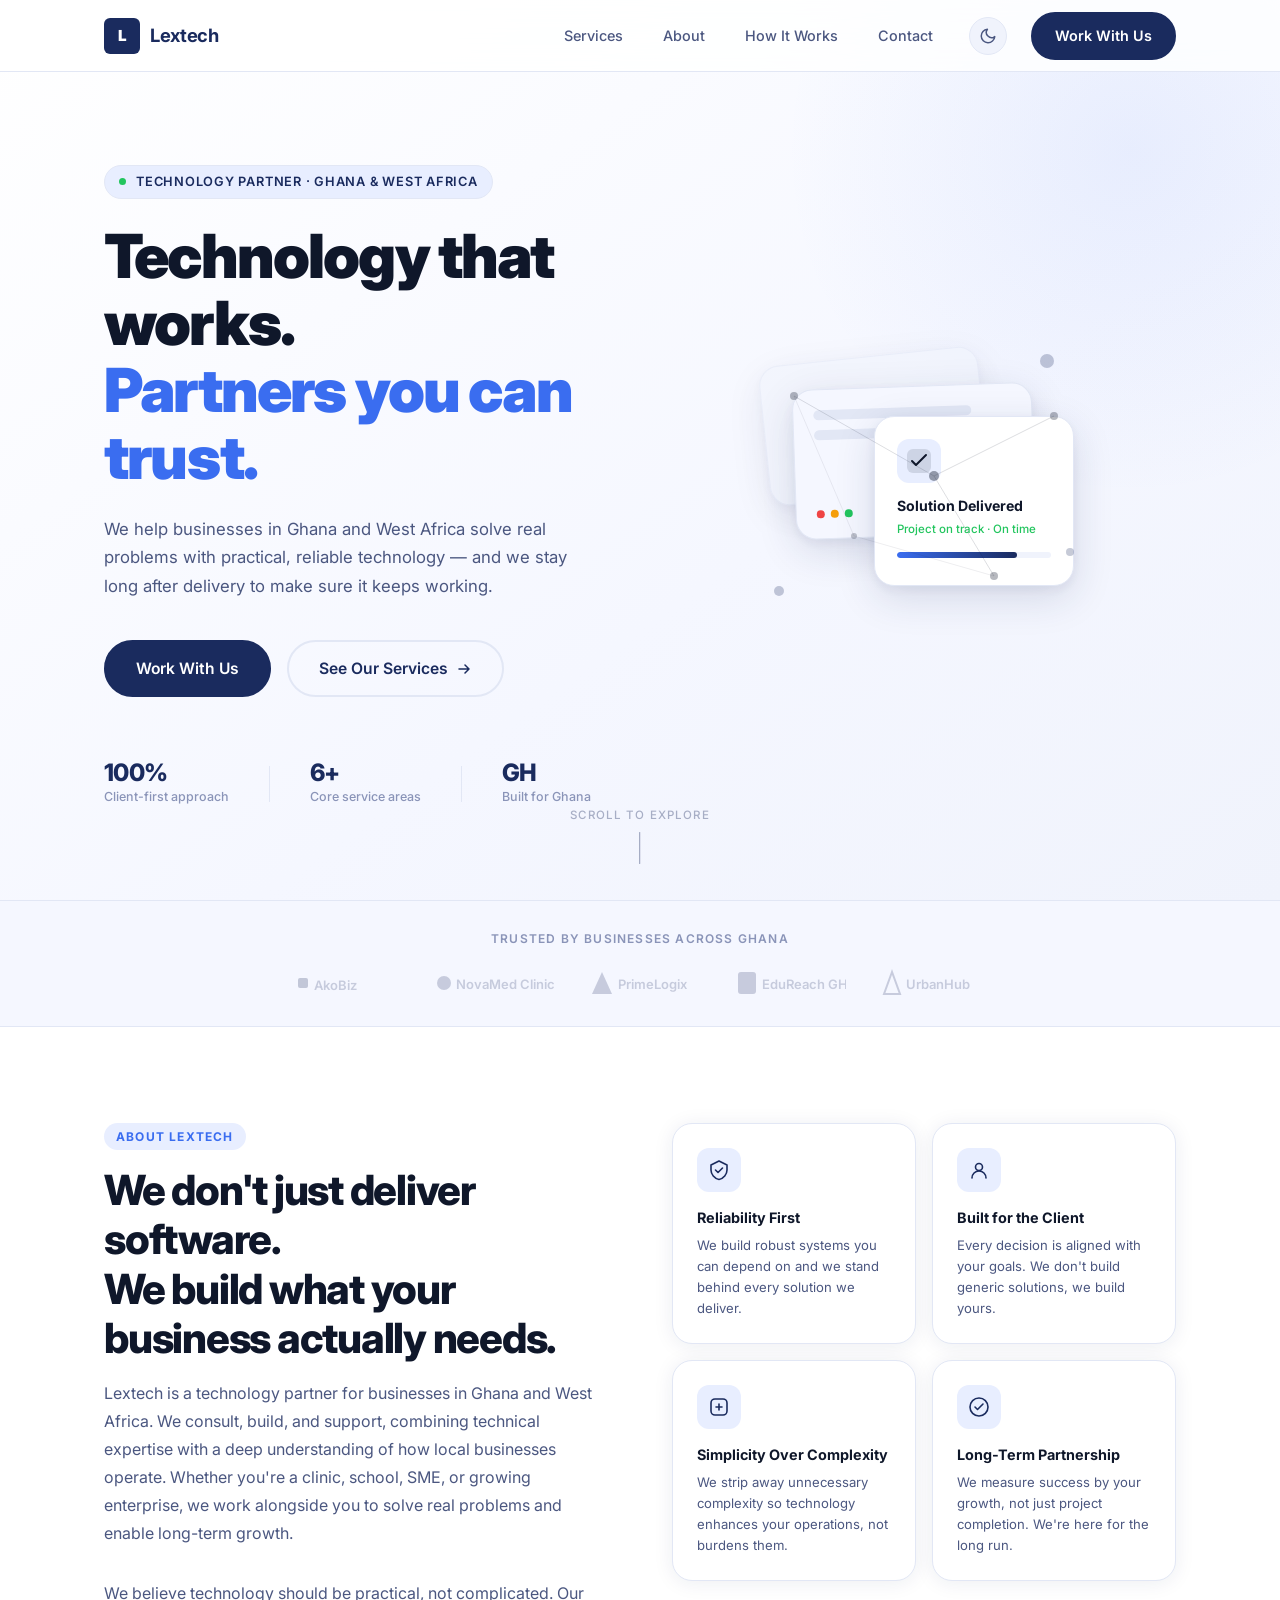
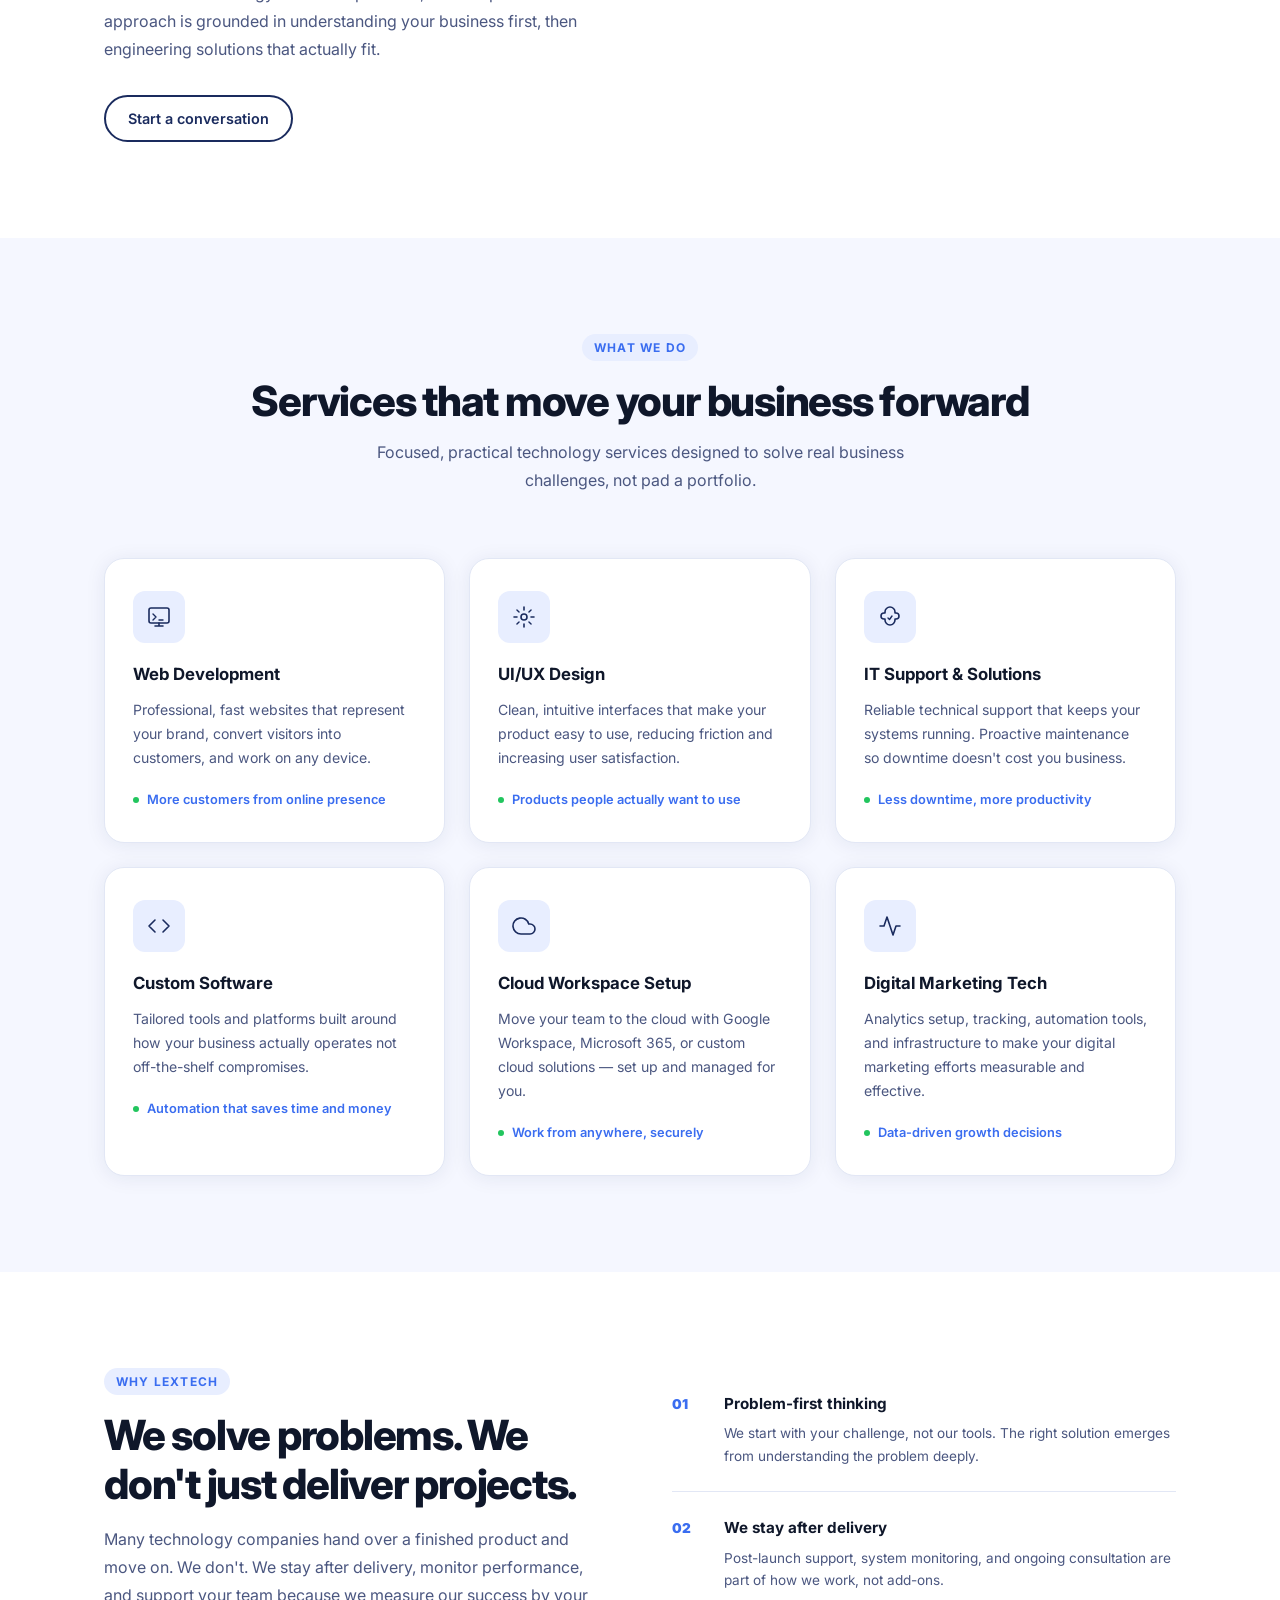
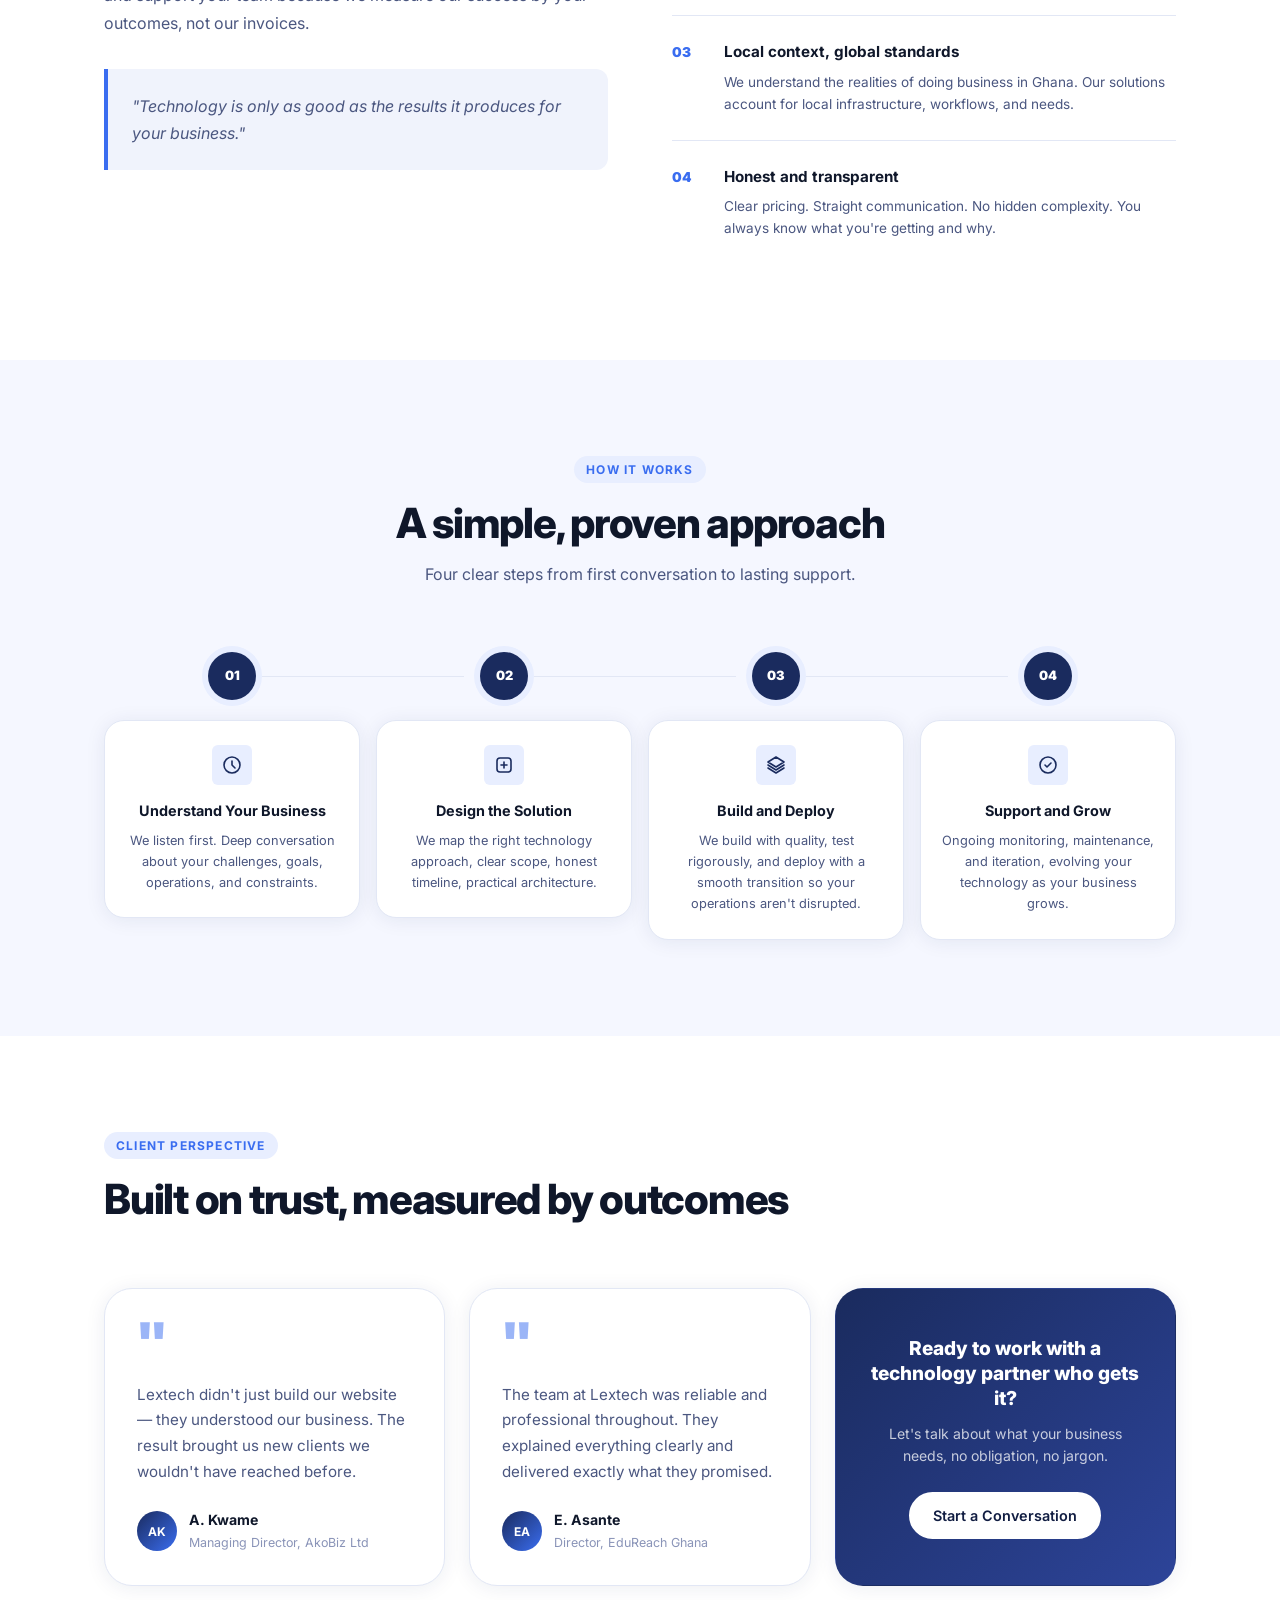
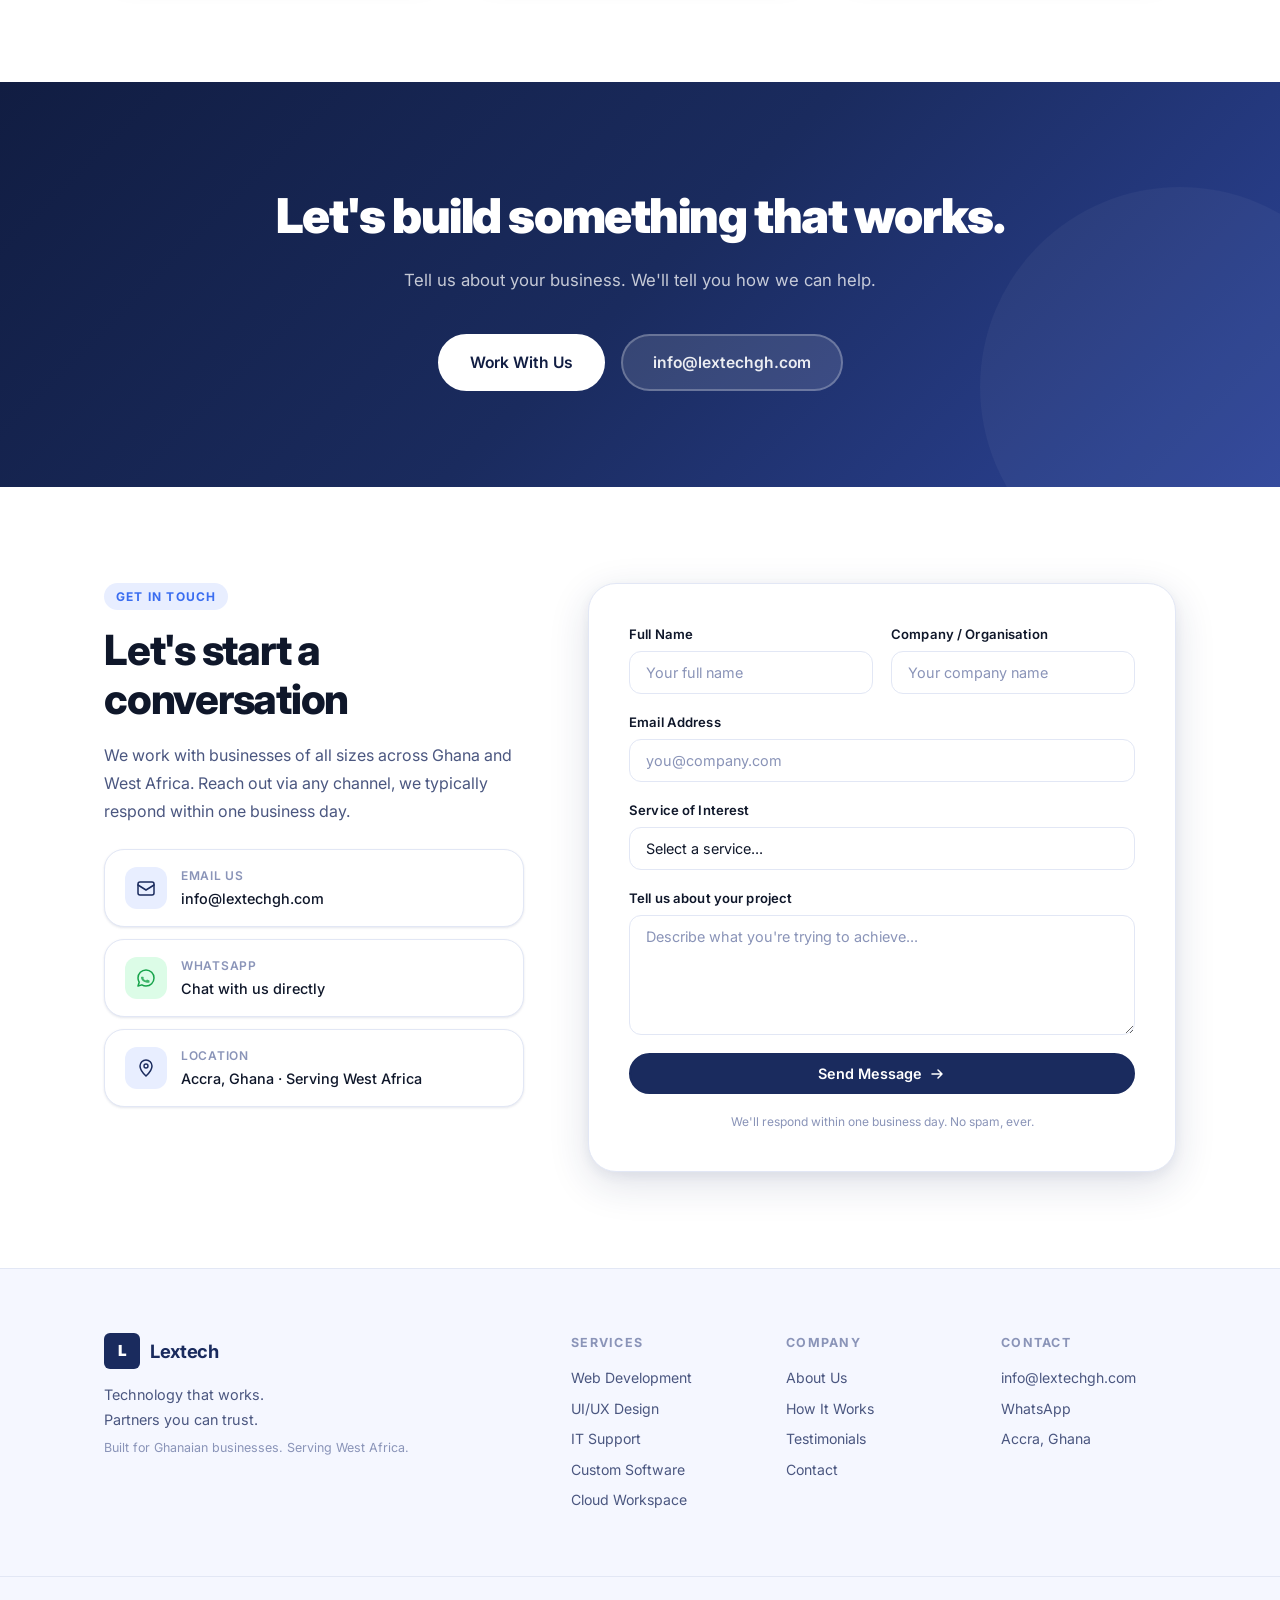
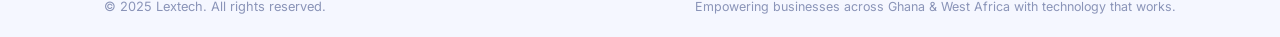
==== index.html @ cf92a3f5 "Initial commit: Lextech corporate website" ====
<!DOCTYPE html>
<html lang="en">

<head>
  <meta charset="UTF-8" />
  <meta name="viewport" content="width=device-width, initial-scale=1.0" />
  <meta name="description"
    content="Lextech is a B2B technology partner helping businesses in Ghana and West Africa solve real problems with practical, reliable technology solutions." />
  <meta name="keywords"
    content="technology company Ghana, IT support Ghana, web development Ghana, software development West Africa, cloud workspace Ghana" />
  <meta property="og:title" content="Lextech — Technology that works. Partners you can trust." />
  <meta property="og:description"
    content="Lextech helps businesses in Ghana and West Africa grow through practical technology solutions and long-term partnerships." />
  <meta property="og:type" content="website" />
  <title>Lextech. Technology that works. Partners you can trust.</title>
  <link rel="preconnect" href="https://fonts.googleapis.com" />
  <link rel="preconnect" href="https://fonts.gstatic.com" crossorigin />
  <link href="https://fonts.googleapis.com/css2?family=Inter:wght@300;400;500;600;700;800;900&display=swap"
    rel="stylesheet" />
  <link rel="stylesheet" href="style.css" />
</head>

<body>

  <!-- ============================================================
       NAVIGATION
  ============================================================ -->
  <header class="navbar" id="navbar">
    <div class="container nav-inner">
      <a href="#" class="logo" id="logo-link" aria-label="Lextech Home">
        <span class="logo-mark">L</span>
        <span class="logo-text">Lextech</span>
      </a>
      <nav class="nav-links" id="nav-links" aria-label="Primary navigation">
        <a href="#services" class="nav-link">Services</a>
        <a href="#about" class="nav-link">About</a>
        <a href="#process" class="nav-link">How It Works</a>
        <a href="#contact" class="nav-link">Contact</a>
      </nav>
      <button class="theme-toggle" id="theme-toggle-btn" aria-label="Switch to dark mode">
        <svg class="icon-sun" viewBox="0 0 24 24" fill="none" stroke="currentColor" stroke-width="2" stroke-linecap="round" stroke-linejoin="round"><circle cx="12" cy="12" r="5"/><line x1="12" y1="1" x2="12" y2="3"/><line x1="12" y1="21" x2="12" y2="23"/><line x1="4.22" y1="4.22" x2="5.64" y2="5.64"/><line x1="18.36" y1="18.36" x2="19.78" y2="19.78"/><line x1="1" y1="12" x2="3" y2="12"/><line x1="21" y1="12" x2="23" y2="12"/><line x1="4.22" y1="19.77" x2="5.64" y2="18.35"/><line x1="18.36" y1="5.64" x2="19.78" y2="4.22"/></svg>
        <svg class="icon-moon" viewBox="0 0 24 24" fill="none" stroke="currentColor" stroke-width="2" stroke-linecap="round" stroke-linejoin="round"><path d="M21 12.79A9 9 0 1 1 11.21 3 7 7 0 0 0 21 12.79z"/></svg>
      </button>
      <a href="#contact" class="btn btn-primary nav-cta" id="nav-cta-btn">Work With Us</a>
      <button class="hamburger" id="hamburger-btn" aria-label="Toggle menu" aria-expanded="false">
        <span></span><span></span><span></span>
      </button>
    </div>
    <!-- Mobile drawer -->
    <div class="mobile-menu" id="mobile-menu" aria-hidden="true">
      <a href="#services" class="mobile-link">Services</a>
      <a href="#about" class="mobile-link">About</a>
      <a href="#process" class="mobile-link">How It Works</a>
      <a href="#contact" class="mobile-link">Contact</a>
      <a href="#contact" class="btn btn-primary mobile-cta">Work With Us</a>
    </div>
  </header>

  <main>

    <!-- ============================================================
         HERO
    ============================================================ -->
    <section class="hero" id="hero">
      <div class="container hero-inner">
        <div class="hero-content" data-animate="fade-up">
          <div class="hero-badge">
            <span class="badge-dot"></span>
            Technology Partner · Ghana &amp; West Africa
          </div>
          <h1 class="hero-headline">
            Technology that works.<br />
            <span class="headline-accent">Partners you can trust.</span>
          </h1>
          <p class="hero-sub">
            We help businesses in Ghana and West Africa solve real problems with practical, reliable technology — and we
            stay long after delivery to make sure it keeps working.
          </p>
          <div class="hero-actions">
            <a href="#contact" class="btn btn-primary btn-lg" id="hero-cta-btn">Work With Us</a>
            <a href="#services" class="btn btn-ghost btn-lg" id="hero-learn-btn">
              See Our Services
              <svg width="16" height="16" viewBox="0 0 16 16" fill="none" aria-hidden="true">
                <path d="M3 8h10M9 4l4 4-4 4" stroke="currentColor" stroke-width="1.5" stroke-linecap="round"
                  stroke-linejoin="round" />
              </svg>
            </a>
          </div>
          <div class="hero-stats">
            <div class="stat-item">
              <span class="stat-number">100%</span>
              <span class="stat-label">Client-first approach</span>
            </div>
            <div class="stat-divider"></div>
            <div class="stat-item">
              <span class="stat-number">6+</span>
              <span class="stat-label">Core service areas</span>
            </div>
            <div class="stat-divider"></div>
            <div class="stat-item">
              <span class="stat-number">GH</span>
              <span class="stat-label">Built for Ghana</span>
            </div>
          </div>
        </div>
        <div class="hero-visual" data-animate="fade-in" aria-hidden="true">
          <div class="hero-card-stack">
            <div class="visual-card card-back"></div>
            <div class="visual-card card-mid">
              <div class="card-line"></div>
              <div class="card-line card-line--short"></div>
              <div class="card-dots">
                <span></span><span></span><span></span>
              </div>
            </div>
            <div class="visual-card card-front">
              <div class="card-icon-wrap">
                <svg width="28" height="28" viewBox="0 0 28 28" fill="none" aria-hidden="true">
                  <rect x="2" y="2" width="24" height="24" rx="6" fill="currentColor" opacity=".12" />
                  <path d="M7 14l4 4 10-10" stroke="currentColor" stroke-width="2" stroke-linecap="round"
                    stroke-linejoin="round" />
                </svg>
              </div>
              <p class="card-label">Solution Delivered</p>
              <p class="card-sub-label">Project on track · On time</p>
              <div class="card-progress">
                <div class="card-progress-bar"></div>
              </div>
            </div>
            <!-- Floating nodes -->
            <div class="float-node node-1"></div>
            <div class="float-node node-2"></div>
            <div class="float-node node-3"></div>
            <svg class="hero-net" viewBox="0 0 340 300" fill="none" xmlns="http://www.w3.org/2000/svg"
              aria-hidden="true">
              <line x1="40" y1="60" x2="180" y2="140" stroke="currentColor" stroke-width="0.8" opacity=".18" />
              <line x1="180" y1="140" x2="300" y2="80" stroke="currentColor" stroke-width="0.8" opacity=".18" />
              <line x1="180" y1="140" x2="240" y2="240" stroke="currentColor" stroke-width="0.8" opacity=".18" />
              <line x1="40" y1="60" x2="100" y2="200" stroke="currentColor" stroke-width="0.6" opacity=".12" />
              <line x1="100" y1="200" x2="240" y2="240" stroke="currentColor" stroke-width="0.6" opacity=".12" />
              <circle cx="40" cy="60" r="4" fill="currentColor" opacity=".3" />
              <circle cx="180" cy="140" r="5" fill="currentColor" opacity=".4" />
              <circle cx="300" cy="80" r="4" fill="currentColor" opacity=".3" />
              <circle cx="240" cy="240" r="4" fill="currentColor" opacity=".3" />
              <circle cx="100" cy="200" r="3" fill="currentColor" opacity=".25" />
            </svg>
          </div>
        </div>
      </div>
      <div class="hero-scroll-hint" aria-hidden="true">
        <span>Scroll to explore</span>
        <div class="scroll-line"></div>
      </div>
    </section>

    <!-- ============================================================
         TRUSTED BY BAND (placeholder logos)
    ============================================================ -->
    <section class="trust-band" aria-label="Trusted by businesses across Ghana">
      <div class="container">
        <p class="trust-band-label">Trusted by businesses across Ghana</p>
        <div class="trust-logos">
          <div class="trust-logo-item">
            <svg viewBox="0 0 100 30" fill="none" aria-hidden="true">
              <rect x="0" y="10" width="10" height="10" rx="2" fill="currentColor" opacity=".5" /><text x="16" y="22"
                font-family="Inter,sans-serif" font-size="13" font-weight="600" fill="currentColor"
                opacity=".45">AkoBiz</text>
            </svg>
          </div>
          <div class="trust-logo-item">
            <svg viewBox="0 0 120 30" fill="none" aria-hidden="true">
              <circle cx="10" cy="15" r="7" fill="currentColor" opacity=".45" /><text x="22" y="21"
                font-family="Inter,sans-serif" font-size="13" font-weight="600" fill="currentColor"
                opacity=".45">NovaMed Clinic</text>
            </svg>
          </div>
          <div class="trust-logo-item">
            <svg viewBox="0 0 110 30" fill="none" aria-hidden="true">
              <polygon points="12,4 22,26 2,26" fill="currentColor" opacity=".45" /><text x="28" y="21"
                font-family="Inter,sans-serif" font-size="13" font-weight="600" fill="currentColor"
                opacity=".45">PrimeLogix</text>
            </svg>
          </div>
          <div class="trust-logo-item">
            <svg viewBox="0 0 110 30" fill="none" aria-hidden="true">
              <rect x="2" y="4" width="18" height="22" rx="3" fill="currentColor" opacity=".45" /><text x="26" y="21"
                font-family="Inter,sans-serif" font-size="13" font-weight="600" fill="currentColor"
                opacity=".45">EduReach GH</text>
            </svg>
          </div>
          <div class="trust-logo-item">
            <svg viewBox="0 0 100 30" fill="none" aria-hidden="true">
              <path d="M10 4 L2 26 L18 26 Z" fill="none" stroke="currentColor" opacity=".45" stroke-width="2" /><text
                x="24" y="21" font-family="Inter,sans-serif" font-size="13" font-weight="600" fill="currentColor"
                opacity=".45">UrbanHub</text>
            </svg>
          </div>
        </div>
      </div>
    </section>

    <!-- ============================================================
         ABOUT / POSITIONING
    ============================================================ -->
    <section class="about" id="about" aria-labelledby="about-heading">
      <div class="container about-inner">
        <div class="about-text" data-animate="fade-up">
          <div class="section-label">About Lextech</div>
          <h2 class="section-heading" id="about-heading">
            We don't just deliver software.<br />We build what your business actually needs.
          </h2>
          <p class="section-body">
            Lextech is a technology partner for businesses in Ghana and West Africa. We consult, build, and support,
            combining technical expertise with a deep understanding of how local businesses operate. Whether you're a
            clinic, school, SME, or growing enterprise, we work alongside you to solve real problems and enable
            long-term growth.
          </p>
          <p class="section-body">
            We believe technology should be practical, not complicated. Our approach is grounded in understanding your
            business first, then engineering solutions that actually fit.
          </p>
          <a href="#contact" class="btn btn-outline" id="about-cta-btn">Start a conversation</a>
        </div>
        <div class="about-pillars" data-animate="fade-in">
          <div class="pillar-card" id="pillar-reliability">
            <div class="pillar-icon">
              <svg width="22" height="22" viewBox="0 0 22 22" fill="none" aria-hidden="true">
                <path d="M11 2L3 6v5c0 4.418 3.358 8.548 8 9.5 4.642-.952 8-5.082 8-9.5V6L11 2z" stroke="currentColor"
                  stroke-width="1.6" stroke-linejoin="round" />
                <path d="M7.5 11l2.5 2.5 4.5-4.5" stroke="currentColor" stroke-width="1.6" stroke-linecap="round"
                  stroke-linejoin="round" />
              </svg>
            </div>
            <h3 class="pillar-title">Reliability First</h3>
            <p class="pillar-body">We build robust systems you can depend on and we stand behind every solution we
              deliver.</p>
          </div>
          <div class="pillar-card" id="pillar-client">
            <div class="pillar-icon">
              <svg width="22" height="22" viewBox="0 0 22 22" fill="none" aria-hidden="true">
                <circle cx="11" cy="8" r="3.5" stroke="currentColor" stroke-width="1.6" />
                <path d="M4 19c0-3.866 3.134-7 7-7h0c3.866 0 7 3.134 7 7" stroke="currentColor" stroke-width="1.6"
                  stroke-linecap="round" />
              </svg>
            </div>
            <h3 class="pillar-title">Built for the Client</h3>
            <p class="pillar-body">Every decision is aligned with your goals. We don't build generic solutions, we
              build yours.</p>
          </div>
          <div class="pillar-card" id="pillar-simplicity">
            <div class="pillar-icon">
              <svg width="22" height="22" viewBox="0 0 22 22" fill="none" aria-hidden="true">
                <rect x="3" y="3" width="16" height="16" rx="4" stroke="currentColor" stroke-width="1.6" />
                <path d="M8 11h6M11 8v6" stroke="currentColor" stroke-width="1.6" stroke-linecap="round" />
              </svg>
            </div>
            <h3 class="pillar-title">Simplicity Over Complexity</h3>
            <p class="pillar-body">We strip away unnecessary complexity so technology enhances your operations, not
              burdens them.</p>
          </div>
          <div class="pillar-card" id="pillar-partnership">
            <div class="pillar-icon">
              <svg width="22" height="22" viewBox="0 0 22 22" fill="none" aria-hidden="true">
                <path d="M7 11l2.5 2.5L15 8" stroke="currentColor" stroke-width="1.6" stroke-linecap="round"
                  stroke-linejoin="round" />
                <path d="M11 2a9 9 0 100 18A9 9 0 0011 2z" stroke="currentColor" stroke-width="1.6" />
              </svg>
            </div>
            <h3 class="pillar-title">Long-Term Partnership</h3>
            <p class="pillar-body">We measure success by your growth, not just project completion. We're here for the
              long run.</p>
          </div>
        </div>
      </div>
    </section>

    <!-- ============================================================
         SERVICES
    ============================================================ -->
    <section class="services" id="services" aria-labelledby="services-heading">
      <div class="container">
        <div class="section-intro" data-animate="fade-up">
          <div class="section-label">What We Do</div>
          <h2 class="section-heading" id="services-heading">Services that move your business forward</h2>
          <p class="section-body section-body--centered">
            Focused, practical technology services designed to solve real business challenges, not pad a portfolio.
          </p>
        </div>
        <div class="services-grid">
          <!-- Web Development -->
          <article class="service-card" id="service-web" data-animate="fade-up">
            <div class="service-icon" aria-hidden="true">
              <svg width="24" height="24" viewBox="0 0 24 24" fill="none">
                <rect x="2" y="3" width="20" height="15" rx="2" stroke="currentColor" stroke-width="1.6" />
                <path d="M8 21h8M12 18v3" stroke="currentColor" stroke-width="1.6" stroke-linecap="round" />
                <path d="M6 9l3 3-3 3M12 15h4" stroke="currentColor" stroke-width="1.4" stroke-linecap="round"
                  stroke-linejoin="round" />
              </svg>
            </div>
            <h3 class="service-title">Web Development</h3>
            <p class="service-body">Professional, fast websites that represent your brand, convert visitors into
              customers, and work on any device.</p>
            <div class="service-outcome">
              <span class="outcome-dot"></span>
              More customers from online presence
            </div>
          </article>
          <!-- UI/UX Design -->
          <article class="service-card" id="service-design" data-animate="fade-up">
            <div class="service-icon" aria-hidden="true">
              <svg width="24" height="24" viewBox="0 0 24 24" fill="none">
                <circle cx="12" cy="12" r="3" stroke="currentColor" stroke-width="1.6" />
                <path d="M12 2v3M12 19v3M2 12h3M19 12h3" stroke="currentColor" stroke-width="1.6"
                  stroke-linecap="round" />
                <path d="M4.93 4.93l2.12 2.12M16.95 16.95l2.12 2.12M4.93 19.07l2.12-2.12M16.95 7.05l2.12-2.12"
                  stroke="currentColor" stroke-width="1.4" stroke-linecap="round" />
              </svg>
            </div>
            <h3 class="service-title">UI/UX Design</h3>
            <p class="service-body">Clean, intuitive interfaces that make your product easy to use, reducing friction
              and increasing user satisfaction.</p>
            <div class="service-outcome">
              <span class="outcome-dot"></span>
              Products people actually want to use
            </div>
          </article>
          <!-- IT Support -->
          <article class="service-card" id="service-it" data-animate="fade-up">
            <div class="service-icon" aria-hidden="true">
              <svg width="24" height="24" viewBox="0 0 24 24" fill="none">
                <path d="M12 2a5 5 0 015 5v1h1a3 3 0 010 6h-1v1a5 5 0 01-10 0v-1H6a3 3 0 010-6h1V7a5 5 0 015-5z"
                  stroke="currentColor" stroke-width="1.6" stroke-linejoin="round" />
                <path d="M10 13l1.5 1.5L14 11" stroke="currentColor" stroke-width="1.4" stroke-linecap="round"
                  stroke-linejoin="round" />
              </svg>
            </div>
            <h3 class="service-title">IT Support &amp; Solutions</h3>
            <p class="service-body">Reliable technical support that keeps your systems running. Proactive maintenance so
              downtime doesn't cost you business.</p>
            <div class="service-outcome">
              <span class="outcome-dot"></span>
              Less downtime, more productivity
            </div>
          </article>
          <!-- Custom Software -->
          <article class="service-card" id="service-software" data-animate="fade-up">
            <div class="service-icon" aria-hidden="true">
              <svg width="24" height="24" viewBox="0 0 24 24" fill="none">
                <path d="M16 18l6-6-6-6M8 6l-6 6 6 6" stroke="currentColor" stroke-width="1.6" stroke-linecap="round"
                  stroke-linejoin="round" />
              </svg>
            </div>
            <h3 class="service-title">Custom Software</h3>
            <p class="service-body">Tailored tools and platforms built around how your business actually operates not
              off-the-shelf compromises.</p>
            <div class="service-outcome">
              <span class="outcome-dot"></span>
              Automation that saves time and money
            </div>
          </article>
          <!-- Cloud Workspace -->
          <article class="service-card" id="service-cloud" data-animate="fade-up">
            <div class="service-icon" aria-hidden="true">
              <svg width="24" height="24" viewBox="0 0 24 24" fill="none">
                <path d="M18 10h-1.26A8 8 0 109 20h9a5 5 0 000-10z" stroke="currentColor" stroke-width="1.6"
                  stroke-linejoin="round" />
              </svg>
            </div>
            <h3 class="service-title">Cloud Workspace Setup</h3>
            <p class="service-body">Move your team to the cloud with Google Workspace, Microsoft 365, or custom cloud
              solutions — set up and managed for you.</p>
            <div class="service-outcome">
              <span class="outcome-dot"></span>
              Work from anywhere, securely
            </div>
          </article>
          <!-- Digital Marketing Tech -->
          <article class="service-card" id="service-marketing" data-animate="fade-up">
            <div class="service-icon" aria-hidden="true">
              <svg width="24" height="24" viewBox="0 0 24 24" fill="none">
                <path d="M22 12h-4l-3 9L9 3l-3 9H2" stroke="currentColor" stroke-width="1.6" stroke-linecap="round"
                  stroke-linejoin="round" />
              </svg>
            </div>
            <h3 class="service-title">Digital Marketing Tech</h3>
            <p class="service-body">Analytics setup, tracking, automation tools, and infrastructure to make your digital
              marketing efforts measurable and effective.</p>
            <div class="service-outcome">
              <span class="outcome-dot"></span>
              Data-driven growth decisions
            </div>
          </article>
        </div>
      </div>
    </section>

    <!-- ============================================================
         WHY LEXTECH
    ============================================================ -->
    <section class="why" id="why" aria-labelledby="why-heading">
      <div class="container why-inner">
        <div class="why-text" data-animate="fade-up">
          <div class="section-label">Why Lextech</div>
          <h2 class="section-heading" id="why-heading">We solve problems. We don't just deliver projects.</h2>
          <p class="section-body">
            Many technology companies hand over a finished product and move on. We don't. We stay after delivery,
            monitor performance, and support your team because we measure our success by your outcomes, not our
            invoices.
          </p>
          <div class="why-quote">
            <blockquote>
              "Technology is only as good as the results it produces for your business."
            </blockquote>
          </div>
        </div>
        <div class="why-features" data-animate="fade-in">
          <div class="why-feature" id="why-problems">
            <div class="why-num">01</div>
            <div class="why-feature-content">
              <h3>Problem-first thinking</h3>
              <p>We start with your challenge, not our tools. The right solution emerges from understanding the problem
                deeply.</p>
            </div>
          </div>
          <div class="why-feature" id="why-delivery">
            <div class="why-num">02</div>
            <div class="why-feature-content">
              <h3>We stay after delivery</h3>
              <p>Post-launch support, system monitoring, and ongoing consultation are part of how we work, not add-ons.
              </p>
            </div>
          </div>
          <div class="why-feature" id="why-local">
            <div class="why-num">03</div>
            <div class="why-feature-content">
              <h3>Local context, global standards</h3>
              <p>We understand the realities of doing business in Ghana. Our solutions account for local infrastructure,
                workflows, and needs.</p>
            </div>
          </div>
          <div class="why-feature" id="why-honest">
            <div class="why-num">04</div>
            <div class="why-feature-content">
              <h3>Honest and transparent</h3>
              <p>Clear pricing. Straight communication. No hidden complexity. You always know what you're getting and
                why.</p>
            </div>
          </div>
        </div>
      </div>
    </section>

    <!-- ============================================================
         PROCESS
    ============================================================ -->
    <section class="process" id="process" aria-labelledby="process-heading">
      <div class="container">
        <div class="section-intro" data-animate="fade-up">
          <div class="section-label">How It Works</div>
          <h2 class="section-heading" id="process-heading">A simple, proven approach</h2>
          <p class="section-body section-body--centered">
            Four clear steps from first conversation to lasting support.
          </p>
        </div>
        <div class="process-steps">
          <div class="process-step" id="step-understand" data-animate="fade-up">
            <div class="step-number">01</div>
            <div class="step-connector" aria-hidden="true"></div>
            <div class="step-content">
              <div class="step-icon" aria-hidden="true">
                <svg width="20" height="20" viewBox="0 0 20 20" fill="none">
                  <circle cx="10" cy="10" r="8" stroke="currentColor" stroke-width="1.6" />
                  <path d="M10 6v4l3 3" stroke="currentColor" stroke-width="1.6" stroke-linecap="round"
                    stroke-linejoin="round" />
                </svg>
              </div>
              <h3 class="step-title">Understand Your Business</h3>
              <p class="step-body">We listen first. Deep conversation about your challenges, goals, operations, and
                constraints.</p>
            </div>
          </div>
          <div class="process-step" id="step-design" data-animate="fade-up">
            <div class="step-number">02</div>
            <div class="step-connector" aria-hidden="true"></div>
            <div class="step-content">
              <div class="step-icon" aria-hidden="true">
                <svg width="20" height="20" viewBox="0 0 20 20" fill="none">
                  <rect x="3" y="3" width="14" height="14" rx="3" stroke="currentColor" stroke-width="1.6" />
                  <path d="M7 10h6M10 7v6" stroke="currentColor" stroke-width="1.6" stroke-linecap="round" />
                </svg>
              </div>
              <h3 class="step-title">Design the Solution</h3>
              <p class="step-body">We map the right technology approach, clear scope, honest timeline, practical
                architecture.</p>
            </div>
          </div>
          <div class="process-step" id="step-build" data-animate="fade-up">
            <div class="step-number">03</div>
            <div class="step-connector" aria-hidden="true"></div>
            <div class="step-content">
              <div class="step-icon" aria-hidden="true">
                <svg width="20" height="20" viewBox="0 0 20 20" fill="none">
                  <path d="M10 2L2 7l8 5 8-5-8-5zM2 13l8 5 8-5M2 10l8 5 8-5" stroke="currentColor" stroke-width="1.6"
                    stroke-linecap="round" stroke-linejoin="round" />
                </svg>
              </div>
              <h3 class="step-title">Build and Deploy</h3>
              <p class="step-body">We build with quality, test rigorously, and deploy with a smooth transition so your
                operations aren't disrupted.</p>
            </div>
          </div>
          <div class="process-step" id="step-support" data-animate="fade-up">
            <div class="step-number">04</div>
            <div class="step-content">
              <div class="step-icon" aria-hidden="true">
                <svg width="20" height="20" viewBox="0 0 20 20" fill="none">
                  <path d="M10 2a8 8 0 100 16A8 8 0 0010 2z" stroke="currentColor" stroke-width="1.6" />
                  <path d="M7 10l2 2 4-4" stroke="currentColor" stroke-width="1.6" stroke-linecap="round"
                    stroke-linejoin="round" />
                </svg>
              </div>
              <h3 class="step-title">Support and Grow</h3>
              <p class="step-body">Ongoing monitoring, maintenance, and iteration, evolving your technology as your
                business grows.</p>
            </div>
          </div>
        </div>
      </div>
    </section>

    <!-- ============================================================
         TRUST / TESTIMONIALS
    ============================================================ -->
    <section class="trust" id="trust" aria-labelledby="trust-heading">
      <div class="container trust-inner">
        <div class="trust-header" data-animate="fade-up">
          <div class="section-label">Client Perspective</div>
          <h2 class="section-heading" id="trust-heading">Built on trust, measured by outcomes</h2>
        </div>
        <div class="testimonials-grid">
          <div class="testimonial-card" id="testimonial-1" data-animate="fade-up">
            <div class="testimonial-quote">"</div>
            <p class="testimonial-text">Lextech didn't just build our website — they understood our business. The result
              brought us new clients we wouldn't have reached before.</p>
            <div class="testimonial-author">
              <div class="author-avatar" aria-hidden="true">AK</div>
              <div class="author-info">
                <span class="author-name">A. Kwame</span>
                <span class="author-role">Managing Director, AkoBiz Ltd</span>
              </div>
            </div>
          </div>
          <div class="testimonial-card" id="testimonial-2" data-animate="fade-up">
            <div class="testimonial-quote">"</div>
            <p class="testimonial-text">The team at Lextech was reliable and professional throughout. They explained
              everything clearly and delivered exactly what they promised.</p>
            <div class="testimonial-author">
              <div class="author-avatar" aria-hidden="true">EA</div>
              <div class="author-info">
                <span class="author-name">E. Asante</span>
                <span class="author-role">Director, EduReach Ghana</span>
              </div>
            </div>
          </div>
          <div class="testimonial-card testimonial-card--highlight" id="testimonial-3" data-animate="fade-up">
            <div class="trust-cta-content">
              <h3>Ready to work with a technology partner who gets it?</h3>
              <p>Let's talk about what your business needs, no obligation, no jargon.</p>
              <a href="#contact" class="btn btn-white" id="trust-cta-btn">Start a Conversation</a>
            </div>
          </div>
        </div>
      </div>
    </section>

    <!-- ============================================================
         CALL TO ACTION
    ============================================================ -->
    <section class="cta-section" id="cta" aria-labelledby="cta-heading">
      <div class="container cta-inner">
        <div class="cta-text" data-animate="fade-up">
          <h2 class="cta-heading" id="cta-heading">Let's build something that works.</h2>
          <p class="cta-sub">Tell us about your business. We'll tell you how we can help.</p>
        </div>
        <div class="cta-actions" data-animate="fade-up">
          <a href="#contact" class="btn btn-white btn-lg" id="cta-main-btn">Work With Us</a>
          <a href="mailto:info@lextechgh.com" class="btn btn-ghost-light btn-lg"
            id="cta-email-btn">info@lextechgh.com</a>
        </div>
      </div>
    </section>

    <!-- ============================================================
         CONTACT
    ============================================================ -->
    <section class="contact" id="contact" aria-labelledby="contact-heading">
      <div class="container contact-inner">
        <div class="contact-info" data-animate="fade-up">
          <div class="section-label">Get In Touch</div>
          <h2 class="section-heading" id="contact-heading">Let's start a conversation</h2>
          <p class="section-body">We work with businesses of all sizes across Ghana and West Africa. Reach out via any
            channel, we typically respond within one business day.</p>
          <div class="contact-channels">
            <a href="mailto:info@lextechgh.com" class="contact-channel" id="contact-email">
              <div class="channel-icon" aria-hidden="true">
                <svg width="20" height="20" viewBox="0 0 20 20" fill="none">
                  <rect x="2" y="4" width="16" height="13" rx="2" stroke="currentColor" stroke-width="1.5" />
                  <path d="M2 7l8 5 8-5" stroke="currentColor" stroke-width="1.5" stroke-linecap="round" />
                </svg>
              </div>
              <div class="channel-text">
                <span class="channel-label">Email us</span>
                <span class="channel-value">info@lextechgh.com</span>
              </div>
            </a>
            <a href="https://wa.me/+233535548343" class="contact-channel" id="contact-whatsapp" target="_blank"
              rel="noopener noreferrer">
              <div class="channel-icon channel-icon--green" aria-hidden="true">
                <svg width="20" height="20" viewBox="0 0 20 20" fill="none">
                  <path
                    d="M10 2a8 8 0 018 8c0 4.418-3.582 8-8 8a7.96 7.96 0 01-4.124-1.14L2 18l1.196-3.757A7.963 7.963 0 012 10a8 8 0 018-8z"
                    stroke="currentColor" stroke-width="1.5" stroke-linejoin="round" />
                  <path
                    d="M7 9.5c.5 1.5 1.5 2.5 3 3l.75-.75a.5.5 0 01.6-.1c.5.25 1.05.45 1.65.5.3.02.5.3.5.6v1.5c0 .27-.22.5-.5.5C7.53 14.8 5 12.27 5 9.25a.5.5 0 01.5-.5h1.5c.3 0 .58.2.6.5l.1.75a.5.5 0 01-.1.5L7 9.5z"
                    fill="currentColor" opacity=".8" />
                </svg>
              </div>
              <div class="channel-text">
                <span class="channel-label">WhatsApp</span>
                <span class="channel-value">Chat with us directly</span>
              </div>
            </a>
            <div class="contact-channel contact-channel--static" id="contact-location">
              <div class="channel-icon" aria-hidden="true">
                <svg width="20" height="20" viewBox="0 0 20 20" fill="none">
                  <path d="M10 2a6 6 0 016 6c0 4.5-6 10-6 10S4 12.5 4 8a6 6 0 016-6z" stroke="currentColor"
                    stroke-width="1.5" />
                  <circle cx="10" cy="8" r="2" stroke="currentColor" stroke-width="1.4" />
                </svg>
              </div>
              <div class="channel-text">
                <span class="channel-label">Location</span>
                <span class="channel-value">Accra, Ghana · Serving West Africa</span>
              </div>
            </div>
          </div>
        </div>
        <div class="contact-form-wrap" data-animate="fade-in">
          <form class="contact-form" id="contact-form" novalidate>
            <div class="form-row">
              <div class="form-group">
                <label for="contact-name" class="form-label">Full Name</label>
                <input type="text" id="contact-name" name="name" class="form-input" placeholder="Your full name"
                  required autocomplete="name" />
              </div>
              <div class="form-group">
                <label for="contact-company" class="form-label">Company / Organisation</label>
                <input type="text" id="contact-company" name="company" class="form-input"
                  placeholder="Your company name" autocomplete="organization" />
              </div>
            </div>
            <div class="form-group">
              <label for="contact-email-input" class="form-label">Email Address</label>
              <input type="email" id="contact-email-input" name="email" class="form-input" placeholder="you@company.com"
                required autocomplete="email" />
            </div>
            <div class="form-group">
              <label for="contact-service" class="form-label">Service of Interest</label>
              <select id="contact-service" name="service" class="form-input form-select">
                <option value="" disabled selected>Select a service...</option>
                <option value="web">Web Development</option>
                <option value="design">UI/UX Design</option>
                <option value="it">IT Support &amp; Solutions</option>
                <option value="software">Custom Software</option>
                <option value="cloud">Cloud Workspace Setup</option>
                <option value="marketing">Digital Marketing Tech</option>
                <option value="other">Other / Not sure</option>
              </select>
            </div>
            <div class="form-group">
              <label for="contact-message" class="form-label">Tell us about your project</label>
              <textarea id="contact-message" name="message" class="form-input form-textarea"
                placeholder="Describe what you're trying to achieve..." required rows="5"></textarea>
            </div>
            <button type="submit" class="btn btn-primary btn-full" id="contact-submit-btn">
              <span class="btn-text">Send Message</span>
              <span class="btn-icon" aria-hidden="true">
                <svg width="16" height="16" viewBox="0 0 16 16" fill="none">
                  <path d="M2 8l10 0M8 4l4 4-4 4" stroke="currentColor" stroke-width="1.5" stroke-linecap="round"
                    stroke-linejoin="round" />
                </svg>
              </span>
            </button>
            <p class="form-note">We'll respond within one business day. No spam, ever.</p>
          </form>
        </div>
      </div>
    </section>

  </main>

  <!-- ============================================================
       FOOTER
  ============================================================ -->
  <footer class="footer" id="footer">
    <div class="container footer-inner">
      <div class="footer-brand">
        <a href="#" class="logo logo--light" aria-label="Lextech Home">
          <span class="logo-mark">L</span>
          <span class="logo-text">Lextech</span>
        </a>
        <p class="footer-tagline">Technology that works.<br />Partners you can trust.</p>
        <p class="footer-built">Built for Ghanaian businesses. Serving West Africa.</p>
      </div>
      <div class="footer-links">
        <div class="footer-col">
          <h4 class="footer-col-heading">Services</h4>
          <a href="#services" class="footer-link">Web Development</a>
          <a href="#services" class="footer-link">UI/UX Design</a>
          <a href="#services" class="footer-link">IT Support</a>
          <a href="#services" class="footer-link">Custom Software</a>
          <a href="#services" class="footer-link">Cloud Workspace</a>
        </div>
        <div class="footer-col">
          <h4 class="footer-col-heading">Company</h4>
          <a href="#about" class="footer-link">About Us</a>
          <a href="#process" class="footer-link">How It Works</a>
          <a href="#trust" class="footer-link">Testimonials</a>
          <a href="#contact" class="footer-link">Contact</a>
        </div>
        <div class="footer-col">
          <h4 class="footer-col-heading">Contact</h4>
          <a href="mailto:info@lextechgh.com" class="footer-link">info@lextechgh.com</a>
          <a href="https://wa.me/+233535548343" class="footer-link" target="_blank"
            rel="noopener noreferrer">WhatsApp</a>
          <span class="footer-link footer-link--static">Accra, Ghana</span>
        </div>
      </div>
    </div>
    <div class="footer-bottom">
      <div class="container footer-bottom-inner">
        <p class="footer-copy">&copy; 2025 Lextech. All rights reserved.</p>
        <p class="footer-sub">Empowering businesses across Ghana &amp; West Africa with technology that works.</p>
      </div>
    </div>
  </footer>

  <script src="main.js"></script>
</body>

</html>
---- style.css ----
/* ============================================================
   LEXTECH — COMPLETE STYLESHEET
   ============================================================ */

/* ── Custom Properties (Light Mode) ─────────────────────── */
:root {
  /* Brand */
  --clr-primary:        #1a2b5e;
  --clr-primary-dark:   #111d42;
  --clr-primary-light:  #2d4499;
  --clr-accent:         #3a6df0;
  --clr-accent-soft:    #e8eeff;

  /* Neutrals */
  --clr-bg:             #ffffff;
  --clr-bg-alt:         #f5f7ff;
  --clr-bg-card:        #ffffff;
  --clr-surface:        #f0f3fc;
  --clr-border:         #e2e7f5;

  /* Text */
  --clr-text:           #0f172a;
  --clr-text-muted:     #4b5780;
  --clr-text-faint:     #8a94b8;

  /* Status */
  --clr-green:          #22c55e;
  --clr-white:          #ffffff;

  /* Typography */
  --font:               'Inter', sans-serif;
  --fw-light:           300;
  --fw-regular:         400;
  --fw-medium:          500;
  --fw-semibold:        600;
  --fw-bold:            700;
  --fw-extrabold:       800;
  --fw-black:           900;

  /* Spacing */
  --gap-xs:    0.5rem;
  --gap-sm:    1rem;
  --gap-md:    1.5rem;
  --gap-lg:    2.5rem;
  --gap-xl:    4rem;
  --gap-2xl:   6rem;

  /* Radii */
  --r-sm:  6px;
  --r-md:  12px;
  --r-lg:  20px;
  --r-xl:  28px;
  --r-full: 9999px;

  /* Shadows */
  --shadow-sm:  0 1px 3px rgba(26,43,94,.08), 0 1px 2px rgba(26,43,94,.04);
  --shadow-md:  0 4px 16px rgba(26,43,94,.10), 0 2px 6px rgba(26,43,94,.06);
  --shadow-lg:  0 12px 40px rgba(26,43,94,.14), 0 4px 12px rgba(26,43,94,.06);
  --shadow-card: 0 2px 20px rgba(26,43,94,.08);

  /* Motion */
  --ease:        cubic-bezier(.4,0,.2,1);
  --ease-bounce: cubic-bezier(.34,1.56,.64,1);
  --dur-fast:    180ms;
  --dur-base:    280ms;
  --dur-slow:    420ms;

  /* Nav */
  --nav-h: 72px;
  --container: 1120px;
}

/* ── Dark Mode ───────────────────────────────────────────── */
[data-theme="dark"] {
  --clr-primary:        #4d78f5;
  --clr-primary-dark:   #3a6df0;
  --clr-primary-light:  #7095ff;
  --clr-accent:         #5b86f5;
  --clr-accent-soft:    #1a2550;

  --clr-bg:             #0b0f1e;
  --clr-bg-alt:         #101526;
  --clr-bg-card:        #141930;
  --clr-surface:        #1a2040;
  --clr-border:         #232d55;

  --clr-text:           #eef0f8;
  --clr-text-muted:     #8a94c8;
  --clr-text-faint:     #4d5880;

  --shadow-sm:  0 1px 3px rgba(0,0,0,.3);
  --shadow-md:  0 4px 16px rgba(0,0,0,.4);
  --shadow-lg:  0 12px 40px rgba(0,0,0,.5);
  --shadow-card: 0 2px 20px rgba(0,0,0,.35);
}

/* ── Reset & Base ────────────────────────────────────────── */
*, *::before, *::after { box-sizing: border-box; margin: 0; padding: 0; }

html {
  scroll-behavior: smooth;
  font-size: 16px;
  -webkit-text-size-adjust: 100%;
}

body {
  font-family: var(--font);
  font-weight: var(--fw-regular);
  color: var(--clr-text);
  background: var(--clr-bg);
  line-height: 1.6;
  overflow-x: hidden;
  transition: background var(--dur-slow) var(--ease),
              color     var(--dur-slow) var(--ease);
}

img, svg { display: block; max-width: 100%; }
a { color: inherit; text-decoration: none; }
button { cursor: pointer; font-family: var(--font); border: none; background: none; }
ul, ol { list-style: none; }

/* ── Layout Utilities ────────────────────────────────────── */
.container {
  width: 100%;
  max-width: var(--container);
  margin-inline: auto;
  padding-inline: 24px;
}

/* ── Animations ──────────────────────────────────────────── */
@keyframes fadeUp {
  from { opacity: 0; transform: translateY(32px); }
  to   { opacity: 1; transform: translateY(0); }
}
@keyframes fadeIn {
  from { opacity: 0; }
  to   { opacity: 1; }
}
@keyframes float {
  0%, 100% { transform: translateY(0px); }
  50%       { transform: translateY(-10px); }
}
@keyframes pulse-dot {
  0%, 100% { opacity: 1; transform: scale(1); }
  50%       { opacity: .6; transform: scale(1.3); }
}
@keyframes progress-fill {
  from { width: 0%; }
  to   { width: 78%; }
}
@keyframes scroll-line {
  0%   { transform: scaleY(0); transform-origin: top; }
  50%  { transform: scaleY(1); transform-origin: top; }
  51%  { transform: scaleY(1); transform-origin: bottom; }
  100% { transform: scaleY(0); transform-origin: bottom; }
}
@keyframes spin {
  to { transform: rotate(360deg); }
}
@keyframes ripple {
  to { transform: scale(2.5); opacity: 0; }
}

/* animate-on-scroll helper */
[data-animate] {
  opacity: 0;
  transform: translateY(28px);
  transition: opacity var(--dur-slow) var(--ease),
              transform var(--dur-slow) var(--ease);
}
[data-animate="fade-in"] { transform: none; }
[data-animate].in-view {
  opacity: 1;
  transform: none;
}

/* ============================================================
   NAVIGATION
   ============================================================ */
.navbar {
  position: fixed;
  inset-block-start: 0;
  inset-inline: 0;
  z-index: 100;
  height: var(--nav-h);
  background: rgba(255,255,255,.82);
  backdrop-filter: blur(18px) saturate(180%);
  -webkit-backdrop-filter: blur(18px) saturate(180%);
  border-bottom: 1px solid var(--clr-border);
  transition: background var(--dur-slow) var(--ease),
              border-color var(--dur-slow) var(--ease),
              box-shadow var(--dur-base) var(--ease);
}

[data-theme="dark"] .navbar {
  background: rgba(11,15,30,.85);
}

.navbar.scrolled {
  box-shadow: var(--shadow-md);
}

.nav-inner {
  display: flex;
  align-items: center;
  height: var(--nav-h);
  gap: var(--gap-md);
}

/* Logo */
.logo {
  display: flex;
  align-items: center;
  gap: 10px;
  font-weight: var(--fw-bold);
  font-size: 1.15rem;
  letter-spacing: -.02em;
  color: var(--clr-primary);
  transition: color var(--dur-base) var(--ease);
  flex-shrink: 0;
}

.logo-mark {
  display: flex;
  align-items: center;
  justify-content: center;
  width: 36px;
  height: 36px;
  background: var(--clr-primary);
  color: #fff;
  font-weight: var(--fw-black);
  font-size: .95rem;
  border-radius: var(--r-sm);
  letter-spacing: 0;
  transition: background var(--dur-base) var(--ease);
}

.logo:hover .logo-mark { background: var(--clr-accent); }

/* Nav links */
.nav-links {
  display: flex;
  align-items: center;
  gap: var(--gap-sm);
  margin-inline-start: auto;
}

.nav-link {
  font-size: .9rem;
  font-weight: var(--fw-medium);
  color: var(--clr-text-muted);
  padding: 6px 12px;
  border-radius: var(--r-full);
  transition: color var(--dur-fast) var(--ease),
              background var(--dur-fast) var(--ease);
}

.nav-link:hover {
  color: var(--clr-primary);
  background: var(--clr-accent-soft);
}

/* Theme toggle */
.theme-toggle {
  display: flex;
  align-items: center;
  justify-content: center;
  width: 38px;
  height: 38px;
  border-radius: var(--r-full);
  color: var(--clr-text-muted);
  background: var(--clr-surface);
  border: 1px solid var(--clr-border);
  transition: background var(--dur-fast) var(--ease),
              color var(--dur-fast) var(--ease),
              border-color var(--dur-fast) var(--ease);
  flex-shrink: 0;
}

.theme-toggle:hover {
  background: var(--clr-accent-soft);
  color: var(--clr-primary);
  border-color: var(--clr-primary);
}

.theme-toggle .icon-sun,
.theme-toggle .icon-moon { width: 18px; height: 18px; }

[data-theme="dark"] .theme-toggle .icon-sun { display: block; }
[data-theme="dark"] .theme-toggle .icon-moon { display: none; }
.theme-toggle .icon-sun { display: none; }
.theme-toggle .icon-moon { display: block; }

/* Nav CTA */
.nav-cta {
  flex-shrink: 0;
  font-size: .88rem;
  padding: 9px 20px;
}

/* Hamburger */
.hamburger {
  display: none;
  flex-direction: column;
  justify-content: center;
  gap: 5px;
  width: 38px;
  height: 38px;
  border-radius: var(--r-sm);
  padding: 6px;
  background: var(--clr-surface);
  border: 1px solid var(--clr-border);
  transition: background var(--dur-fast) var(--ease);
}

.hamburger span {
  display: block;
  width: 100%;
  height: 2px;
  background: var(--clr-text);
  border-radius: 2px;
  transition: transform var(--dur-base) var(--ease),
              opacity var(--dur-base) var(--ease);
}

.hamburger.open span:nth-child(1) { transform: translateY(7px) rotate(45deg); }
.hamburger.open span:nth-child(2) { opacity: 0; transform: scaleX(0); }
.hamburger.open span:nth-child(3) { transform: translateY(-7px) rotate(-45deg); }

/* Mobile menu */
.mobile-menu {
  position: absolute;
  top: var(--nav-h);
  inset-inline: 0;
  background: var(--clr-bg-card);
  border-bottom: 1px solid var(--clr-border);
  display: flex;
  flex-direction: column;
  padding: 16px 24px 24px;
  gap: 4px;
  box-shadow: var(--shadow-md);
  transform: translateY(-8px);
  opacity: 0;
  pointer-events: none;
  transition: transform var(--dur-base) var(--ease),
              opacity var(--dur-base) var(--ease);
}

.mobile-menu.open {
  transform: translateY(0);
  opacity: 1;
  pointer-events: auto;
}

.mobile-link {
  display: block;
  padding: 12px 16px;
  font-size: .95rem;
  font-weight: var(--fw-medium);
  color: var(--clr-text-muted);
  border-radius: var(--r-md);
  transition: background var(--dur-fast) var(--ease),
              color var(--dur-fast) var(--ease);
}

.mobile-link:hover { background: var(--clr-surface); color: var(--clr-primary); }

.mobile-cta {
  margin-top: 12px;
  text-align: center;
}

/* ============================================================
   BUTTONS
   ============================================================ */
.btn {
  display: inline-flex;
  align-items: center;
  justify-content: center;
  gap: 8px;
  font-family: var(--font);
  font-weight: var(--fw-semibold);
  font-size: .9rem;
  padding: 10px 22px;
  border-radius: var(--r-full);
  border: 2px solid transparent;
  transition: background var(--dur-fast) var(--ease),
              color var(--dur-fast) var(--ease),
              border-color var(--dur-fast) var(--ease),
              transform var(--dur-fast) var(--ease-bounce),
              box-shadow var(--dur-fast) var(--ease);
  cursor: pointer;
  white-space: nowrap;
  position: relative;
  overflow: hidden;
}

.btn:active { transform: scale(.97); }

.btn-lg {
  font-size: .98rem;
  padding: 14px 30px;
}

.btn-full { width: 100%; }

/* Primary */
.btn-primary {
  background: var(--clr-primary);
  color: #fff;
  border-color: var(--clr-primary);
}

.btn-primary:hover {
  background: var(--clr-primary-light);
  border-color: var(--clr-primary-light);
  box-shadow: 0 6px 24px rgba(26,43,94,.3);
  transform: translateY(-1px);
}

/* Ghost (dark bg) */
.btn-ghost {
  background: transparent;
  color: var(--clr-primary);
  border-color: var(--clr-border);
}

.btn-ghost:hover {
  background: var(--clr-accent-soft);
  border-color: var(--clr-primary);
  transform: translateY(-1px);
}

/* Ghost light (for dark section) */
.btn-ghost-light {
  background: rgba(255,255,255,.12);
  color: rgba(255,255,255,.9);
  border-color: rgba(255,255,255,.25);
}

.btn-ghost-light:hover {
  background: rgba(255,255,255,.22);
  transform: translateY(-1px);
}

/* Outline */
.btn-outline {
  background: transparent;
  color: var(--clr-primary);
  border-color: var(--clr-primary);
}

.btn-outline:hover {
  background: var(--clr-primary);
  color: #fff;
  transform: translateY(-1px);
}

/* White (for CTA dark bg) */
.btn-white {
  background: #fff;
  color: var(--clr-primary-dark);
  border-color: #fff;
}

.btn-white:hover {
  background: rgba(255,255,255,.9);
  box-shadow: 0 6px 24px rgba(0,0,0,.2);
  transform: translateY(-1px);
}

/* ============================================================
   HERO
   ============================================================ */
.hero {
  min-height: 100vh;
  padding-block: calc(var(--nav-h) + 80px) 80px;
  background: linear-gradient(145deg, var(--clr-bg) 0%, var(--clr-bg-alt) 60%, var(--clr-surface) 100%);
  position: relative;
  overflow: hidden;
}

.hero::before {
  content: '';
  position: absolute;
  inset-block-start: -200px;
  inset-inline-end: -200px;
  width: 700px;
  height: 700px;
  border-radius: 50%;
  background: radial-gradient(circle, rgba(58,109,240,.08) 0%, transparent 70%);
  pointer-events: none;
}

.hero-inner {
  display: grid;
  grid-template-columns: 1fr 1fr;
  align-items: center;
  gap: var(--gap-xl);
  min-height: calc(100vh - var(--nav-h) - 160px);
}

/* Hero content */
.hero-content { animation: fadeUp .8s var(--ease) both; }

.hero-badge {
  display: inline-flex;
  align-items: center;
  gap: 10px;
  background: var(--clr-accent-soft);
  color: var(--clr-primary);
  font-size: .8rem;
  font-weight: var(--fw-semibold);
  letter-spacing: .06em;
  text-transform: uppercase;
  padding: 6px 14px;
  border-radius: var(--r-full);
  border: 1px solid var(--clr-border);
  margin-bottom: var(--gap-md);
}

.badge-dot {
  display: block;
  width: 7px;
  height: 7px;
  border-radius: 50%;
  background: var(--clr-green);
  animation: pulse-dot 2s ease-in-out infinite;
}

.hero-headline {
  font-size: clamp(2.4rem, 5vw, 3.8rem);
  font-weight: var(--fw-black);
  line-height: 1.1;
  letter-spacing: -.03em;
  color: var(--clr-text);
  margin-bottom: var(--gap-md);
}

.headline-accent {
  color: var(--clr-accent);
  position: relative;
}

.hero-sub {
  font-size: 1.05rem;
  color: var(--clr-text-muted);
  line-height: 1.7;
  max-width: 480px;
  margin-bottom: var(--gap-lg);
}

.hero-actions {
  display: flex;
  flex-wrap: wrap;
  gap: var(--gap-sm);
  margin-bottom: var(--gap-xl);
}

/* Hero stats */
.hero-stats {
  display: flex;
  align-items: center;
  gap: var(--gap-lg);
}

.stat-item { display: flex; flex-direction: column; gap: 2px; }

.stat-number {
  font-size: 1.5rem;
  font-weight: var(--fw-extrabold);
  color: var(--clr-primary);
  letter-spacing: -.03em;
  line-height: 1;
}

.stat-label {
  font-size: .78rem;
  color: var(--clr-text-faint);
  font-weight: var(--fw-medium);
}

.stat-divider {
  width: 1px;
  height: 36px;
  background: var(--clr-border);
}

/* Hero visual */
.hero-visual {
  display: flex;
  align-items: center;
  justify-content: center;
  position: relative;
  animation: fadeIn 1s .3s var(--ease) both;
}

.hero-card-stack {
  position: relative;
  width: 340px;
  height: 300px;
}

.visual-card {
  position: absolute;
  border-radius: var(--r-lg);
  background: var(--clr-bg-card);
  border: 1px solid var(--clr-border);
  box-shadow: var(--shadow-lg);
}

.card-back {
  width: 220px;
  height: 140px;
  top: 20px;
  left: 10px;
  background: var(--clr-surface);
  transform: rotate(-6deg);
  opacity: .6;
}

.card-mid {
  width: 240px;
  height: 150px;
  top: 50px;
  left: 40px;
  background: var(--clr-bg-alt);
  transform: rotate(-2deg);
  padding: 20px;
  display: flex;
  flex-direction: column;
  gap: 10px;
}

.card-line {
  height: 10px;
  border-radius: 5px;
  background: var(--clr-border);
  width: 80%;
}

.card-line--short { width: 55%; }

.card-dots { display: flex; gap: 6px; margin-top: auto; }
.card-dots span {
  display: block;
  width: 8px;
  height: 8px;
  border-radius: 50%;
  background: var(--clr-border);
}
.card-dots span:nth-child(1) { background: #ef4444; }
.card-dots span:nth-child(2) { background: #f59e0b; }
.card-dots span:nth-child(3) { background: var(--clr-green); }

.card-front {
  width: 200px;
  height: 170px;
  top: 80px;
  left: 120px;
  padding: 22px;
  animation: float 4s ease-in-out infinite;
}

.card-icon-wrap {
  width: 44px;
  height: 44px;
  border-radius: var(--r-md);
  background: var(--clr-accent-soft);
  display: flex;
  align-items: center;
  justify-content: center;
  margin-bottom: 12px;
}

.card-label {
  font-size: .88rem;
  font-weight: var(--fw-bold);
  color: var(--clr-text);
  margin-bottom: 2px;
}

.card-sub-label {
  font-size: .72rem;
  color: var(--clr-green);
  font-weight: var(--fw-medium);
  margin-bottom: 14px;
}

.card-progress {
  width: 100%;
  height: 6px;
  border-radius: 3px;
  background: var(--clr-surface);
  overflow: hidden;
}

.card-progress-bar {
  height: 100%;
  width: 0;
  border-radius: 3px;
  background: linear-gradient(90deg, var(--clr-accent), var(--clr-primary));
  animation: progress-fill 2.5s 1.5s var(--ease) forwards;
}

/* Floating nodes */
.float-node {
  position: absolute;
  border-radius: 50%;
  background: var(--clr-primary);
  opacity: .25;
}

.node-1 { width: 14px; height: 14px; top: 18px; right: 40px; animation: float 3.5s ease-in-out infinite; }
.node-2 { width: 10px; height: 10px; bottom: 40px; left: 20px; animation: float 5s 1s ease-in-out infinite; }
.node-3 { width: 8px; height: 8px; bottom: 80px; right: 20px; animation: float 4s .5s ease-in-out infinite; }

.hero-net {
  position: absolute;
  inset: 0;
  width: 100%;
  height: 100%;
  pointer-events: none;
}

/* Scroll hint */
.hero-scroll-hint {
  position: absolute;
  bottom: 36px;
  left: 50%;
  transform: translateX(-50%);
  display: flex;
  flex-direction: column;
  align-items: center;
  gap: 8px;
  opacity: .45;
}

.hero-scroll-hint span {
  font-size: .72rem;
  font-weight: var(--fw-medium);
  letter-spacing: .1em;
  text-transform: uppercase;
  color: var(--clr-text-muted);
}

.scroll-line {
  width: 1px;
  height: 32px;
  background: var(--clr-primary);
  border-radius: 1px;
  animation: scroll-line 2s ease-in-out infinite;
}

/* ============================================================
   TRUST BAND
   ============================================================ */
.trust-band {
  background: var(--clr-bg-alt);
  border-block: 1px solid var(--clr-border);
  padding-block: 28px;
}

.trust-band-label {
  font-size: .75rem;
  font-weight: var(--fw-semibold);
  letter-spacing: .1em;
  text-transform: uppercase;
  color: var(--clr-text-faint);
  text-align: center;
  margin-bottom: 20px;
}

.trust-logos {
  display: flex;
  flex-wrap: wrap;
  align-items: center;
  justify-content: center;
  gap: 16px 36px;
  color: var(--clr-text-muted);
}

.trust-logo-item {
  height: 30px;
  display: flex;
  align-items: center;
  opacity: .6;
  transition: opacity var(--dur-fast) var(--ease);
}

.trust-logo-item:hover { opacity: 1; }
.trust-logo-item svg { height: 30px; width: auto; }

/* ============================================================
   SECTION COMMONS
   ============================================================ */
.section-label {
  display: inline-block;
  font-size: .75rem;
  font-weight: var(--fw-bold);
  letter-spacing: .1em;
  text-transform: uppercase;
  color: var(--clr-accent);
  background: var(--clr-accent-soft);
  padding: 4px 12px;
  border-radius: var(--r-full);
  margin-bottom: 16px;
}

.section-heading {
  font-size: clamp(1.7rem, 3.5vw, 2.6rem);
  font-weight: var(--fw-extrabold);
  line-height: 1.18;
  letter-spacing: -.03em;
  color: var(--clr-text);
  margin-bottom: 16px;
}

.section-body {
  font-size: 1rem;
  color: var(--clr-text-muted);
  line-height: 1.75;
  max-width: 560px;
  margin-bottom: 24px;
}

.section-body--centered { text-align: center; margin-inline: auto; }

.section-intro {
  text-align: center;
  margin-bottom: var(--gap-xl);
}

.section-intro .section-heading { margin-bottom: 12px; }

/* ============================================================
   ABOUT
   ============================================================ */
.about {
  padding-block: var(--gap-2xl);
  background: var(--clr-bg);
}

.about-inner {
  display: grid;
  grid-template-columns: 1fr 1fr;
  gap: var(--gap-xl);
  align-items: start;
}

.about-text .section-body { margin-bottom: 32px; }

/* Pillars */
.about-pillars {
  display: grid;
  grid-template-columns: 1fr 1fr;
  gap: var(--gap-sm);
}

.pillar-card {
  background: var(--clr-bg-card);
  border: 1px solid var(--clr-border);
  border-radius: var(--r-lg);
  padding: 24px;
  box-shadow: var(--shadow-card);
  transition: transform var(--dur-base) var(--ease-bounce),
              box-shadow var(--dur-base) var(--ease),
              border-color var(--dur-base) var(--ease);
}

.pillar-card:hover {
  transform: translateY(-4px);
  box-shadow: var(--shadow-lg);
  border-color: var(--clr-accent);
}

.pillar-icon {
  width: 44px;
  height: 44px;
  border-radius: var(--r-md);
  background: var(--clr-accent-soft);
  display: flex;
  align-items: center;
  justify-content: center;
  color: var(--clr-primary);
  margin-bottom: 14px;
}

.pillar-title {
  font-size: .9rem;
  font-weight: var(--fw-bold);
  color: var(--clr-text);
  margin-bottom: 6px;
}

.pillar-body {
  font-size: .82rem;
  color: var(--clr-text-muted);
  line-height: 1.6;
}

/* ============================================================
   SERVICES
   ============================================================ */
.services {
  padding-block: var(--gap-2xl);
  background: var(--clr-bg-alt);
}

.services-grid {
  display: grid;
  grid-template-columns: repeat(3, 1fr);
  gap: var(--gap-md);
}

.service-card {
  background: var(--clr-bg-card);
  border: 1px solid var(--clr-border);
  border-radius: var(--r-lg);
  padding: 32px 28px;
  box-shadow: var(--shadow-card);
  transition: transform var(--dur-base) var(--ease-bounce),
              box-shadow var(--dur-base) var(--ease),
              border-color var(--dur-base) var(--ease);
  position: relative;
  overflow: hidden;
}

.service-card::before {
  content: '';
  position: absolute;
  inset-block-start: 0;
  inset-inline: 0;
  height: 3px;
  background: linear-gradient(90deg, var(--clr-accent), var(--clr-primary));
  transform: scaleX(0);
  transform-origin: left;
  transition: transform var(--dur-base) var(--ease);
}

.service-card:hover {
  transform: translateY(-6px);
  box-shadow: var(--shadow-lg);
  border-color: var(--clr-accent);
}

.service-card:hover::before { transform: scaleX(1); }

.service-icon {
  width: 52px;
  height: 52px;
  border-radius: var(--r-md);
  background: var(--clr-accent-soft);
  display: flex;
  align-items: center;
  justify-content: center;
  color: var(--clr-primary);
  margin-bottom: 18px;
  transition: background var(--dur-base) var(--ease),
              color var(--dur-base) var(--ease);
}

.service-card:hover .service-icon {
  background: var(--clr-primary);
  color: #fff;
}

.service-title {
  font-size: 1.05rem;
  font-weight: var(--fw-bold);
  color: var(--clr-text);
  margin-bottom: 10px;
}

.service-body {
  font-size: .88rem;
  color: var(--clr-text-muted);
  line-height: 1.7;
  margin-bottom: 20px;
}

.service-outcome {
  display: flex;
  align-items: center;
  gap: 8px;
  font-size: .8rem;
  font-weight: var(--fw-semibold);
  color: var(--clr-accent);
}

.outcome-dot {
  display: block;
  width: 6px;
  height: 6px;
  border-radius: 50%;
  background: var(--clr-green);
  flex-shrink: 0;
}

/* ============================================================
   WHY LEXTECH
   ============================================================ */
.why {
  padding-block: var(--gap-2xl);
  background: var(--clr-bg);
}

.why-inner {
  display: grid;
  grid-template-columns: 1fr 1fr;
  gap: var(--gap-xl);
  align-items: start;
}

.why-quote {
  margin-top: 32px;
  padding: 24px;
  background: var(--clr-surface);
  border-inline-start: 4px solid var(--clr-accent);
  border-radius: 0 var(--r-md) var(--r-md) 0;
}

.why-quote blockquote {
  font-size: 1rem;
  font-style: italic;
  color: var(--clr-text-muted);
  line-height: 1.65;
}

/* Why features */
.why-features {
  display: flex;
  flex-direction: column;
  gap: 0;
}

.why-feature {
  display: flex;
  gap: 20px;
  padding: 24px 0;
  border-bottom: 1px solid var(--clr-border);
  transition: transform var(--dur-base) var(--ease);
}

.why-feature:last-child { border-bottom: none; }

.why-feature:hover { transform: translateX(6px); }

.why-num {
  font-size: .85rem;
  font-weight: var(--fw-black);
  color: var(--clr-accent);
  letter-spacing: .02em;
  flex-shrink: 0;
  padding-top: 2px;
  min-width: 32px;
}

.why-feature-content h3 {
  font-size: .95rem;
  font-weight: var(--fw-bold);
  color: var(--clr-text);
  margin-bottom: 6px;
}

.why-feature-content p {
  font-size: .85rem;
  color: var(--clr-text-muted);
  line-height: 1.65;
}

/* ============================================================
   PROCESS
   ============================================================ */
.process {
  padding-block: var(--gap-2xl);
  background: var(--clr-bg-alt);
}

.process-steps {
  display: grid;
  grid-template-columns: repeat(4, 1fr);
  gap: var(--gap-sm);
  position: relative;
}

.process-step {
  display: flex;
  flex-direction: column;
  align-items: center;
  text-align: center;
  position: relative;
}

.step-number {
  width: 48px;
  height: 48px;
  border-radius: 50%;
  background: var(--clr-primary);
  color: #fff;
  font-size: .8rem;
  font-weight: var(--fw-black);
  display: flex;
  align-items: center;
  justify-content: center;
  margin-bottom: 20px;
  position: relative;
  z-index: 1;
  box-shadow: 0 0 0 6px var(--clr-accent-soft);
}

.step-connector {
  position: absolute;
  top: 24px;
  left: calc(50% + 24px);
  right: calc(-50% + 24px);
  height: 1px;
  background: var(--clr-border);
  z-index: 0;
}

.process-step:last-child .step-connector { display: none; }

.step-content {
  background: var(--clr-bg-card);
  border: 1px solid var(--clr-border);
  border-radius: var(--r-lg);
  padding: 24px 18px;
  box-shadow: var(--shadow-card);
  width: 100%;
  transition: transform var(--dur-base) var(--ease-bounce),
              box-shadow var(--dur-base) var(--ease);
}

.step-content:hover {
  transform: translateY(-4px);
  box-shadow: var(--shadow-lg);
}

.step-icon {
  width: 40px;
  height: 40px;
  border-radius: var(--r-sm);
  background: var(--clr-accent-soft);
  display: flex;
  align-items: center;
  justify-content: center;
  color: var(--clr-primary);
  margin: 0 auto 14px;
}

.step-title {
  font-size: .9rem;
  font-weight: var(--fw-bold);
  color: var(--clr-text);
  margin-bottom: 8px;
}

.step-body {
  font-size: .8rem;
  color: var(--clr-text-muted);
  line-height: 1.65;
}

/* ============================================================
   TRUST / TESTIMONIALS
   ============================================================ */
.trust {
  padding-block: var(--gap-2xl);
  background: var(--clr-bg);
}

.trust-inner { }

.trust-header { margin-bottom: var(--gap-xl); }

.testimonials-grid {
  display: grid;
  grid-template-columns: repeat(3, 1fr);
  gap: var(--gap-md);
}

.testimonial-card {
  background: var(--clr-bg-card);
  border: 1px solid var(--clr-border);
  border-radius: var(--r-xl);
  padding: 32px;
  box-shadow: var(--shadow-card);
  transition: transform var(--dur-base) var(--ease-bounce),
              box-shadow var(--dur-base) var(--ease);
}

.testimonial-card:hover {
  transform: translateY(-5px);
  box-shadow: var(--shadow-lg);
}

.testimonial-quote {
  font-size: 3.5rem;
  font-weight: var(--fw-black);
  line-height: .8;
  color: var(--clr-accent);
  margin-bottom: 16px;
  opacity: .5;
}

.testimonial-text {
  font-size: .95rem;
  color: var(--clr-text-muted);
  line-height: 1.7;
  margin-bottom: 24px;
}

.testimonial-author {
  display: flex;
  align-items: center;
  gap: 12px;
}

.author-avatar {
  width: 40px;
  height: 40px;
  border-radius: 50%;
  background: linear-gradient(135deg, var(--clr-primary), var(--clr-accent));
  color: #fff;
  font-size: .75rem;
  font-weight: var(--fw-bold);
  display: flex;
  align-items: center;
  justify-content: center;
  flex-shrink: 0;
}

.author-info { display: flex; flex-direction: column; gap: 2px; }

.author-name {
  font-size: .88rem;
  font-weight: var(--fw-bold);
  color: var(--clr-text);
}

.author-role {
  font-size: .78rem;
  color: var(--clr-text-faint);
}

/* Highlight card (CTA) */
.testimonial-card--highlight {
  background: linear-gradient(135deg, var(--clr-primary) 0%, var(--clr-primary-light) 100%);
  border-color: transparent;
  display: flex;
  align-items: center;
  justify-content: center;
}

.trust-cta-content { text-align: center; }

.trust-cta-content h3 {
  font-size: 1.2rem;
  font-weight: var(--fw-extrabold);
  color: #fff;
  margin-bottom: 12px;
  line-height: 1.3;
}

.trust-cta-content p {
  font-size: .88rem;
  color: rgba(255,255,255,.75);
  margin-bottom: 24px;
  line-height: 1.6;
}

/* ============================================================
   CTA SECTION
   ============================================================ */
.cta-section {
  background: linear-gradient(135deg, var(--clr-primary-dark) 0%, var(--clr-primary) 50%, var(--clr-primary-light) 100%);
  padding-block: var(--gap-2xl);
  position: relative;
  overflow: hidden;
}

.cta-section::before {
  content: '';
  position: absolute;
  inset-block-end: -100px;
  inset-inline-end: -100px;
  width: 400px;
  height: 400px;
  border-radius: 50%;
  background: rgba(255,255,255,.04);
  pointer-events: none;
}

.cta-inner {
  text-align: center;
}

.cta-heading {
  font-size: clamp(2rem, 4vw, 3rem);
  font-weight: var(--fw-black);
  color: #fff;
  letter-spacing: -.03em;
  margin-bottom: 12px;
}

.cta-sub {
  font-size: 1.05rem;
  color: rgba(255,255,255,.75);
  margin-bottom: var(--gap-lg);
}

.cta-actions {
  display: flex;
  align-items: center;
  justify-content: center;
  flex-wrap: wrap;
  gap: var(--gap-sm);
}

/* ============================================================
   CONTACT
   ============================================================ */
.contact {
  padding-block: var(--gap-2xl);
  background: var(--clr-bg);
}

.contact-inner {
  display: grid;
  grid-template-columns: 5fr 7fr;
  gap: var(--gap-xl);
  align-items: start;
}

.contact-info .section-body { margin-bottom: var(--gap-md); }

/* Channels */
.contact-channels { display: flex; flex-direction: column; gap: 12px; }

.contact-channel {
  display: flex;
  align-items: center;
  gap: 14px;
  padding: 16px 20px;
  background: var(--clr-bg-card);
  border: 1px solid var(--clr-border);
  border-radius: var(--r-lg);
  box-shadow: var(--shadow-sm);
  transition: transform var(--dur-fast) var(--ease),
              box-shadow var(--dur-fast) var(--ease),
              border-color var(--dur-fast) var(--ease);
}

.contact-channel:hover {
  transform: translateX(4px);
  box-shadow: var(--shadow-md);
  border-color: var(--clr-accent);
}

.contact-channel--static { cursor: default; }
.contact-channel--static:hover { transform: none; box-shadow: var(--shadow-sm); border-color: var(--clr-border); }

.channel-icon {
  width: 42px;
  height: 42px;
  border-radius: var(--r-md);
  background: var(--clr-accent-soft);
  display: flex;
  align-items: center;
  justify-content: center;
  color: var(--clr-primary);
  flex-shrink: 0;
}

.channel-icon--green { background: #dcfce7; color: #16a34a; }

.channel-text { display: flex; flex-direction: column; gap: 2px; }

.channel-label {
  font-size: .75rem;
  font-weight: var(--fw-semibold);
  letter-spacing: .06em;
  text-transform: uppercase;
  color: var(--clr-text-faint);
}

.channel-value {
  font-size: .9rem;
  font-weight: var(--fw-medium);
  color: var(--clr-text);
}

/* Contact Form */
.contact-form-wrap {
  background: var(--clr-bg-card);
  border: 1px solid var(--clr-border);
  border-radius: var(--r-xl);
  padding: 40px;
  box-shadow: var(--shadow-lg);
}

.contact-form { display: flex; flex-direction: column; gap: 18px; }

.form-row {
  display: grid;
  grid-template-columns: 1fr 1fr;
  gap: 18px;
}

.form-group { display: flex; flex-direction: column; gap: 6px; }

.form-label {
  font-size: .82rem;
  font-weight: var(--fw-semibold);
  color: var(--clr-text);
  letter-spacing: .01em;
}

.form-input {
  width: 100%;
  padding: 12px 16px;
  font-family: var(--font);
  font-size: .9rem;
  color: var(--clr-text);
  background: var(--clr-bg);
  border: 1.5px solid var(--clr-border);
  border-radius: var(--r-md);
  outline: none;
  transition: border-color var(--dur-fast) var(--ease),
              box-shadow var(--dur-fast) var(--ease);
  appearance: none;
}

.form-input::placeholder { color: var(--clr-text-faint); }

.form-input:focus {
  border-color: var(--clr-accent);
  box-shadow: 0 0 0 3px rgba(58,109,240,.15);
}

.form-input.error {
  border-color: #ef4444;
  box-shadow: 0 0 0 3px rgba(239,68,68,.1);
}

.form-select { cursor: pointer; }

.form-textarea { resize: vertical; min-height: 120px; }

.form-note {
  font-size: .75rem;
  color: var(--clr-text-faint);
  text-align: center;
}

/* Submit btn loading */
.btn-primary .btn-icon { display: flex; align-items: center; }
.btn-primary.loading .btn-text { opacity: .6; }
.btn-primary.loading .btn-icon svg { animation: spin .8s linear infinite; }

/* Form success */
.form-success {
  display: flex;
  flex-direction: column;
  align-items: center;
  justify-content: center;
  text-align: center;
  gap: 16px;
  padding: 40px;
  min-height: 300px;
}

.form-success-icon {
  width: 64px;
  height: 64px;
  border-radius: 50%;
  background: #dcfce7;
  display: flex;
  align-items: center;
  justify-content: center;
  color: #16a34a;
  font-size: 1.8rem;
}

.form-success h3 {
  font-size: 1.2rem;
  font-weight: var(--fw-bold);
  color: var(--clr-text);
}

.form-success p {
  font-size: .9rem;
  color: var(--clr-text-muted);
}

/* ============================================================
   FOOTER
   ============================================================ */
.footer {
  background: var(--clr-bg-alt);
  border-top: 1px solid var(--clr-border);
}

.footer-inner {
  display: grid;
  grid-template-columns: 2fr 3fr;
  gap: var(--gap-xl);
  padding-block: var(--gap-xl);
  align-items: start;
}

.footer-tagline {
  font-size: .9rem;
  color: var(--clr-text-muted);
  line-height: 1.7;
  margin-top: 14px;
  margin-bottom: 6px;
}

.footer-built {
  font-size: .78rem;
  color: var(--clr-text-faint);
}

.footer-links {
  display: grid;
  grid-template-columns: repeat(3, 1fr);
  gap: var(--gap-lg);
}

.footer-col { display: flex; flex-direction: column; gap: 8px; }

.footer-col-heading {
  font-size: .78rem;
  font-weight: var(--fw-bold);
  letter-spacing: .1em;
  text-transform: uppercase;
  color: var(--clr-text-faint);
  margin-bottom: 6px;
}

.footer-link {
  font-size: .88rem;
  color: var(--clr-text-muted);
  transition: color var(--dur-fast) var(--ease);
  display: inline-block;
}

.footer-link:hover { color: var(--clr-primary); }

.footer-link--static { cursor: default; }
.footer-link--static:hover { color: var(--clr-text-muted); }

.footer-bottom {
  border-top: 1px solid var(--clr-border);
  padding-block: 20px;
}

.footer-bottom-inner {
  display: flex;
  align-items: center;
  justify-content: space-between;
  gap: 16px;
  flex-wrap: wrap;
}

.footer-copy {
  font-size: .8rem;
  color: var(--clr-text-faint);
}

.footer-sub {
  font-size: .78rem;
  color: var(--clr-text-faint);
}

/* ============================================================
   RESPONSIVE — TABLET
   ============================================================ */
@media (max-width: 900px) {
  .services-grid {
    grid-template-columns: repeat(2, 1fr);
  }

  .process-steps {
    grid-template-columns: repeat(2, 1fr);
    gap: var(--gap-lg);
  }

  .step-connector { display: none; }

  .testimonials-grid { grid-template-columns: 1fr 1fr; }

  .hero-inner { grid-template-columns: 1fr; text-align: center; }

  .hero-content { order: 1; }
  .hero-visual { order: 0; display: none; }

  .hero-actions, .hero-stats { justify-content: center; }

  .hero-sub { margin-inline: auto; }

  .about-inner,
  .why-inner,
  .contact-inner {
    grid-template-columns: 1fr;
  }

  .about-pillars { grid-template-columns: repeat(2, 1fr); }

  .footer-inner { grid-template-columns: 1fr; }

  .footer-links { grid-template-columns: repeat(3, 1fr); }
}

/* ============================================================
   RESPONSIVE — MOBILE
   ============================================================ */
@media (max-width: 640px) {
  :root { --gap-2xl: 4rem; }

  .nav-links,
  .nav-cta { display: none; }

  .hamburger { display: flex; }

  .services-grid { grid-template-columns: 1fr; }

  .about-pillars { grid-template-columns: 1fr; }

  .process-steps { grid-template-columns: 1fr; }

  .testimonials-grid { grid-template-columns: 1fr; }

  .form-row { grid-template-columns: 1fr; }

  .footer-links { grid-template-columns: 1fr 1fr; }

  .footer-bottom-inner { flex-direction: column; text-align: center; }

  .hero-stats { flex-direction: column; align-items: center; gap: var(--gap-sm); }

  .stat-divider { width: 60px; height: 1px; }

  .contact-form-wrap { padding: 24px; }

  .cta-actions { flex-direction: column; align-items: stretch; }

  .btn-ghost-light { text-align: center; }
}
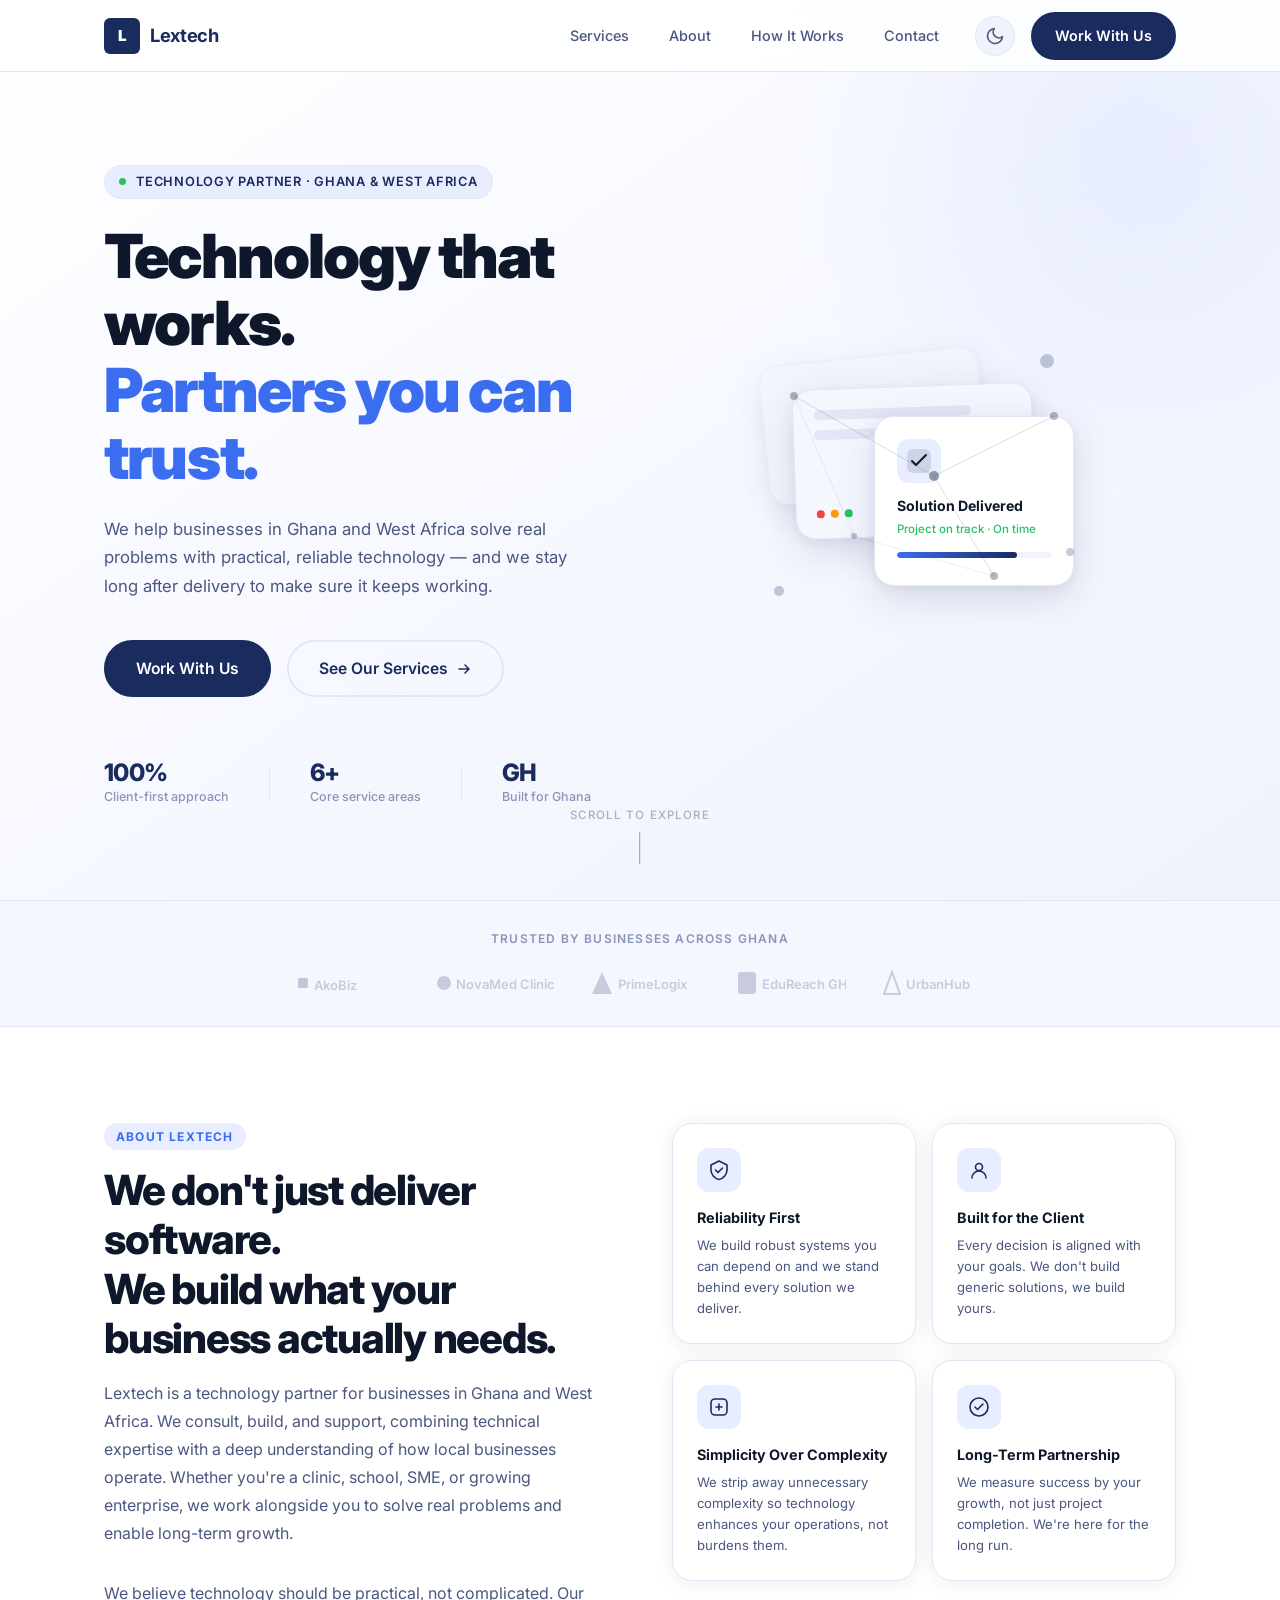
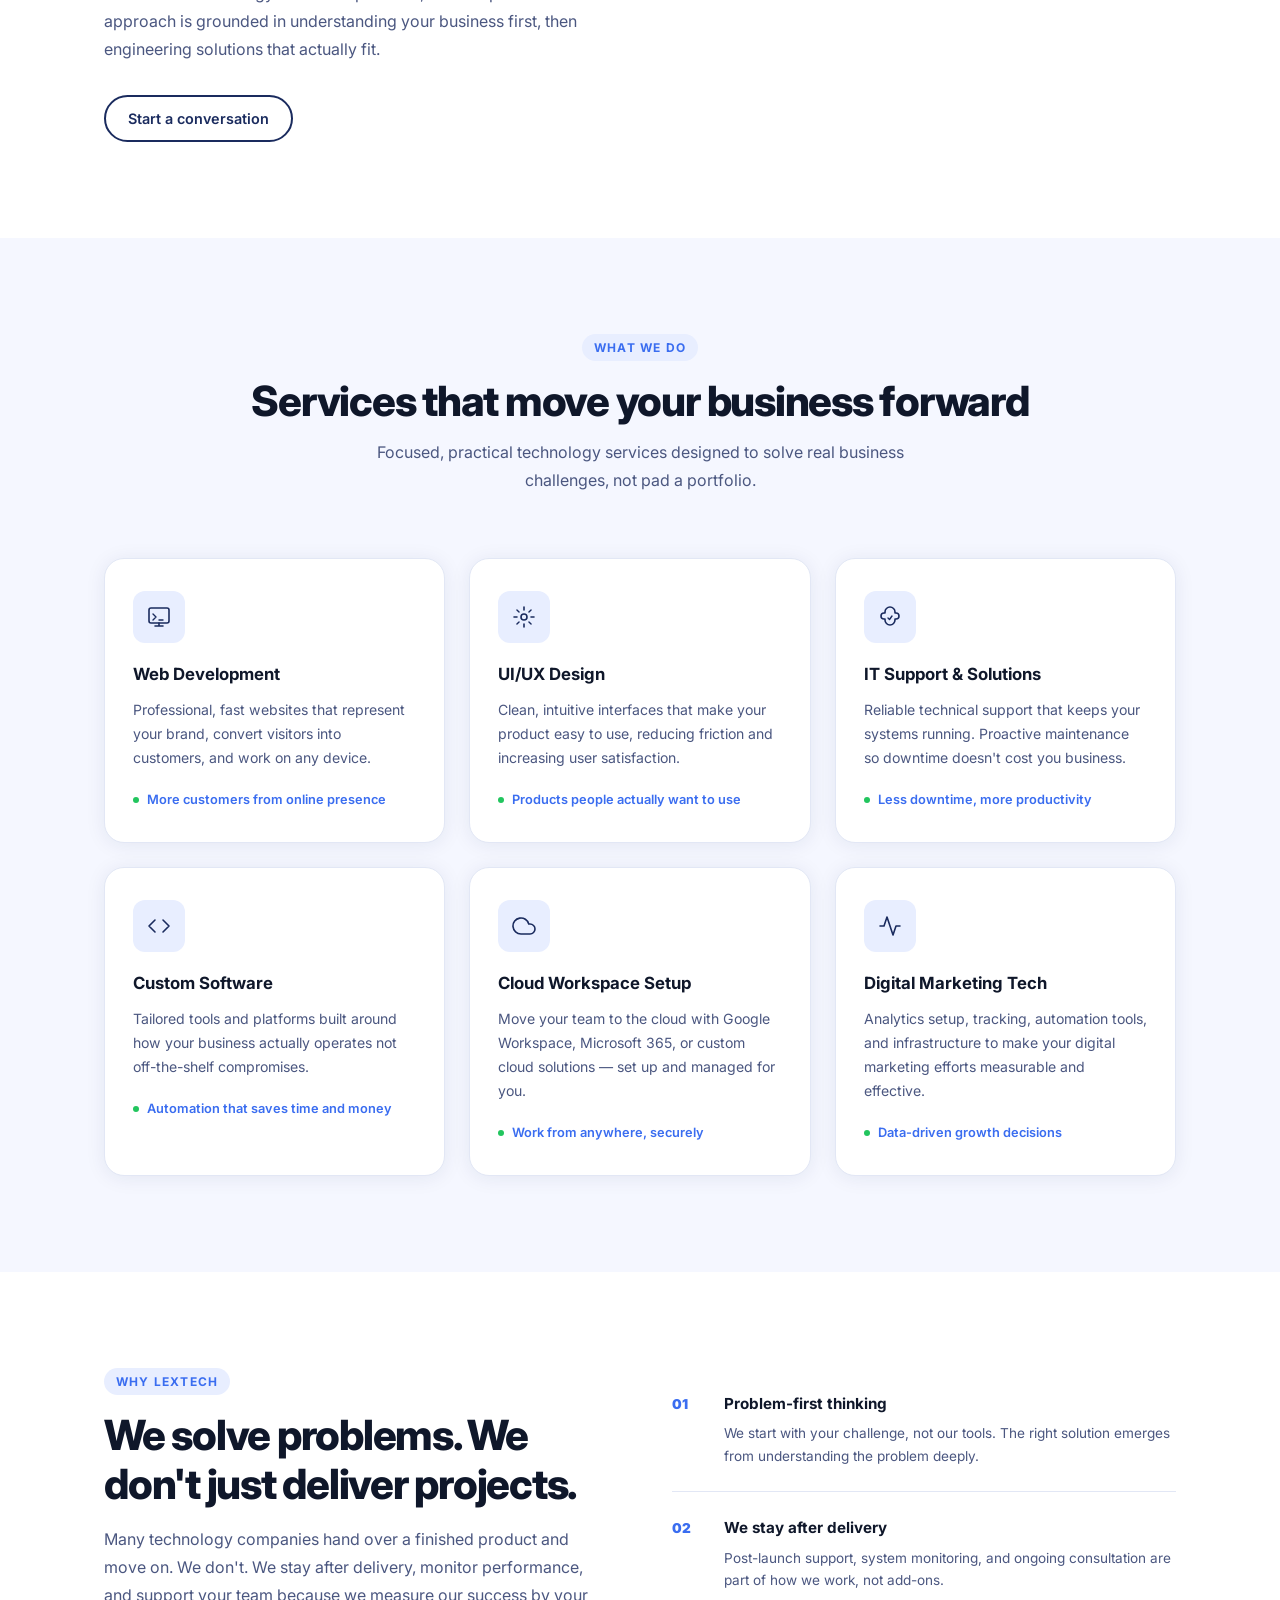
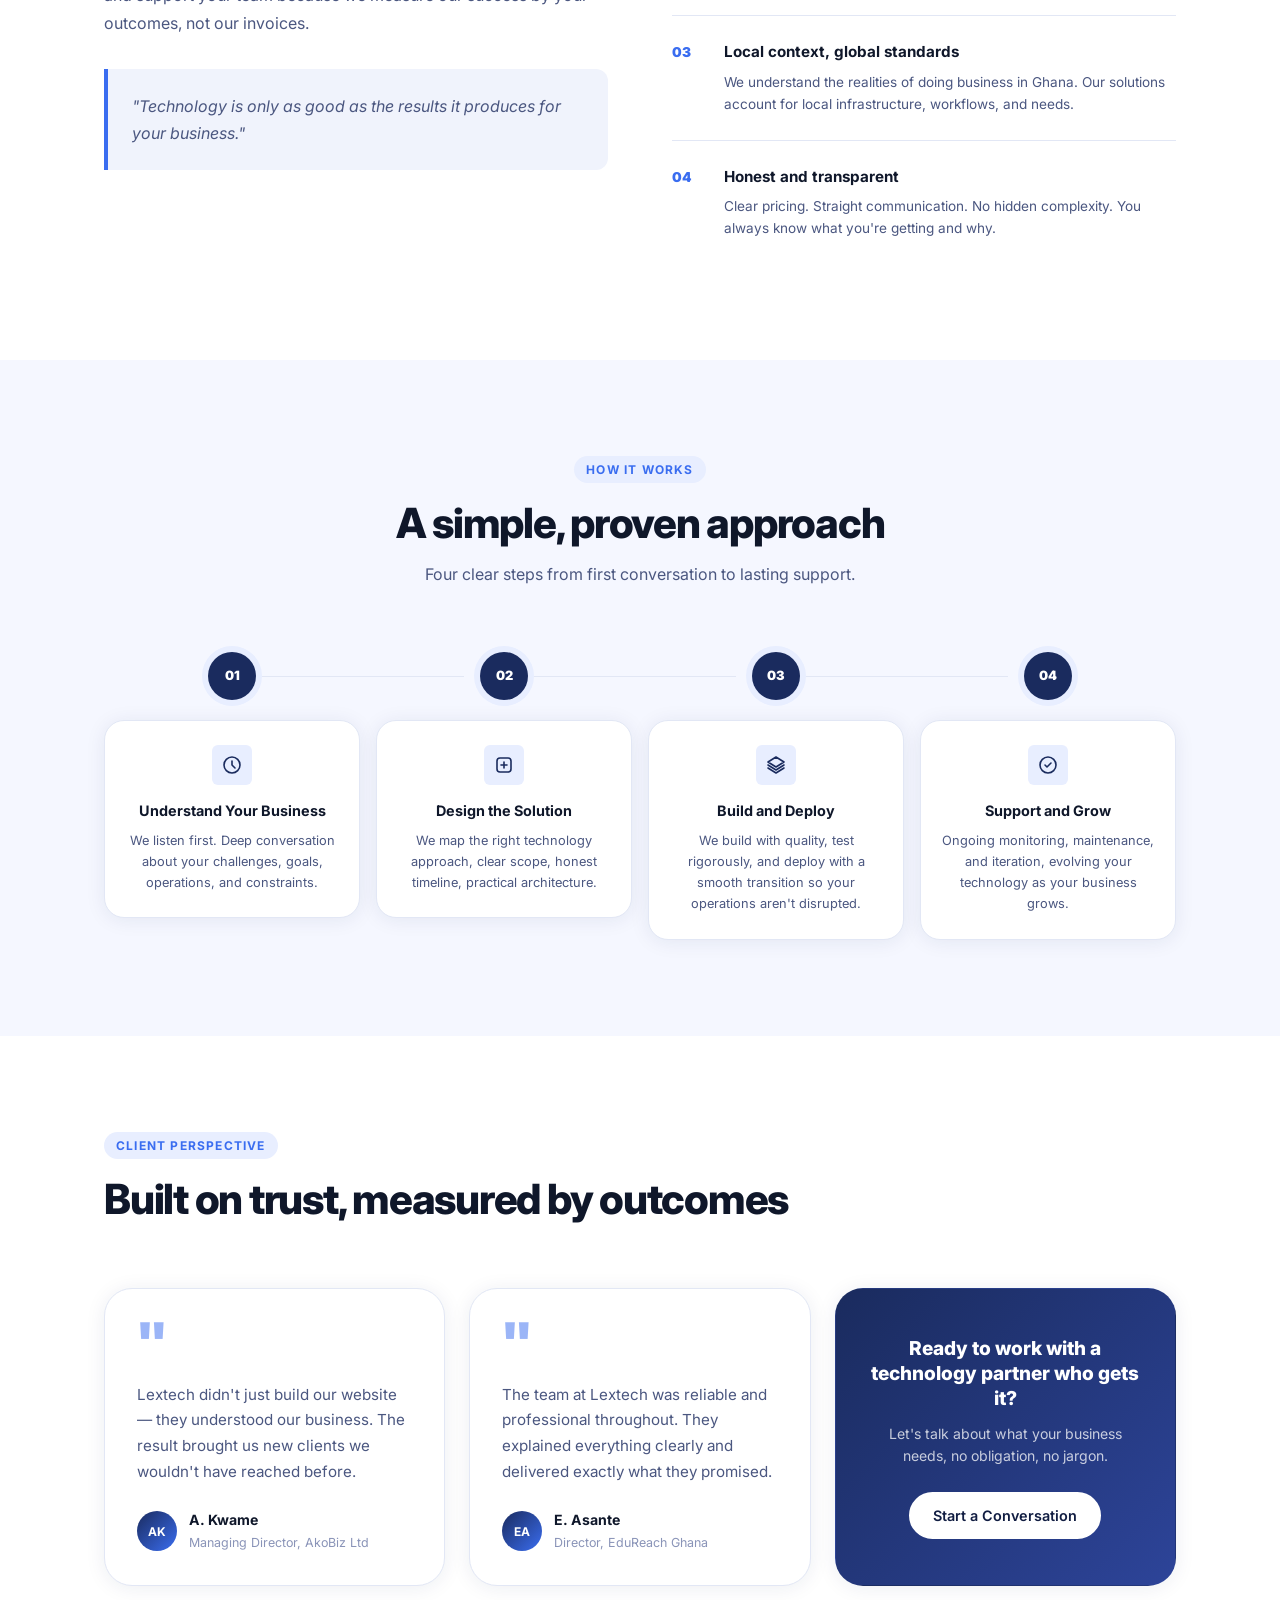
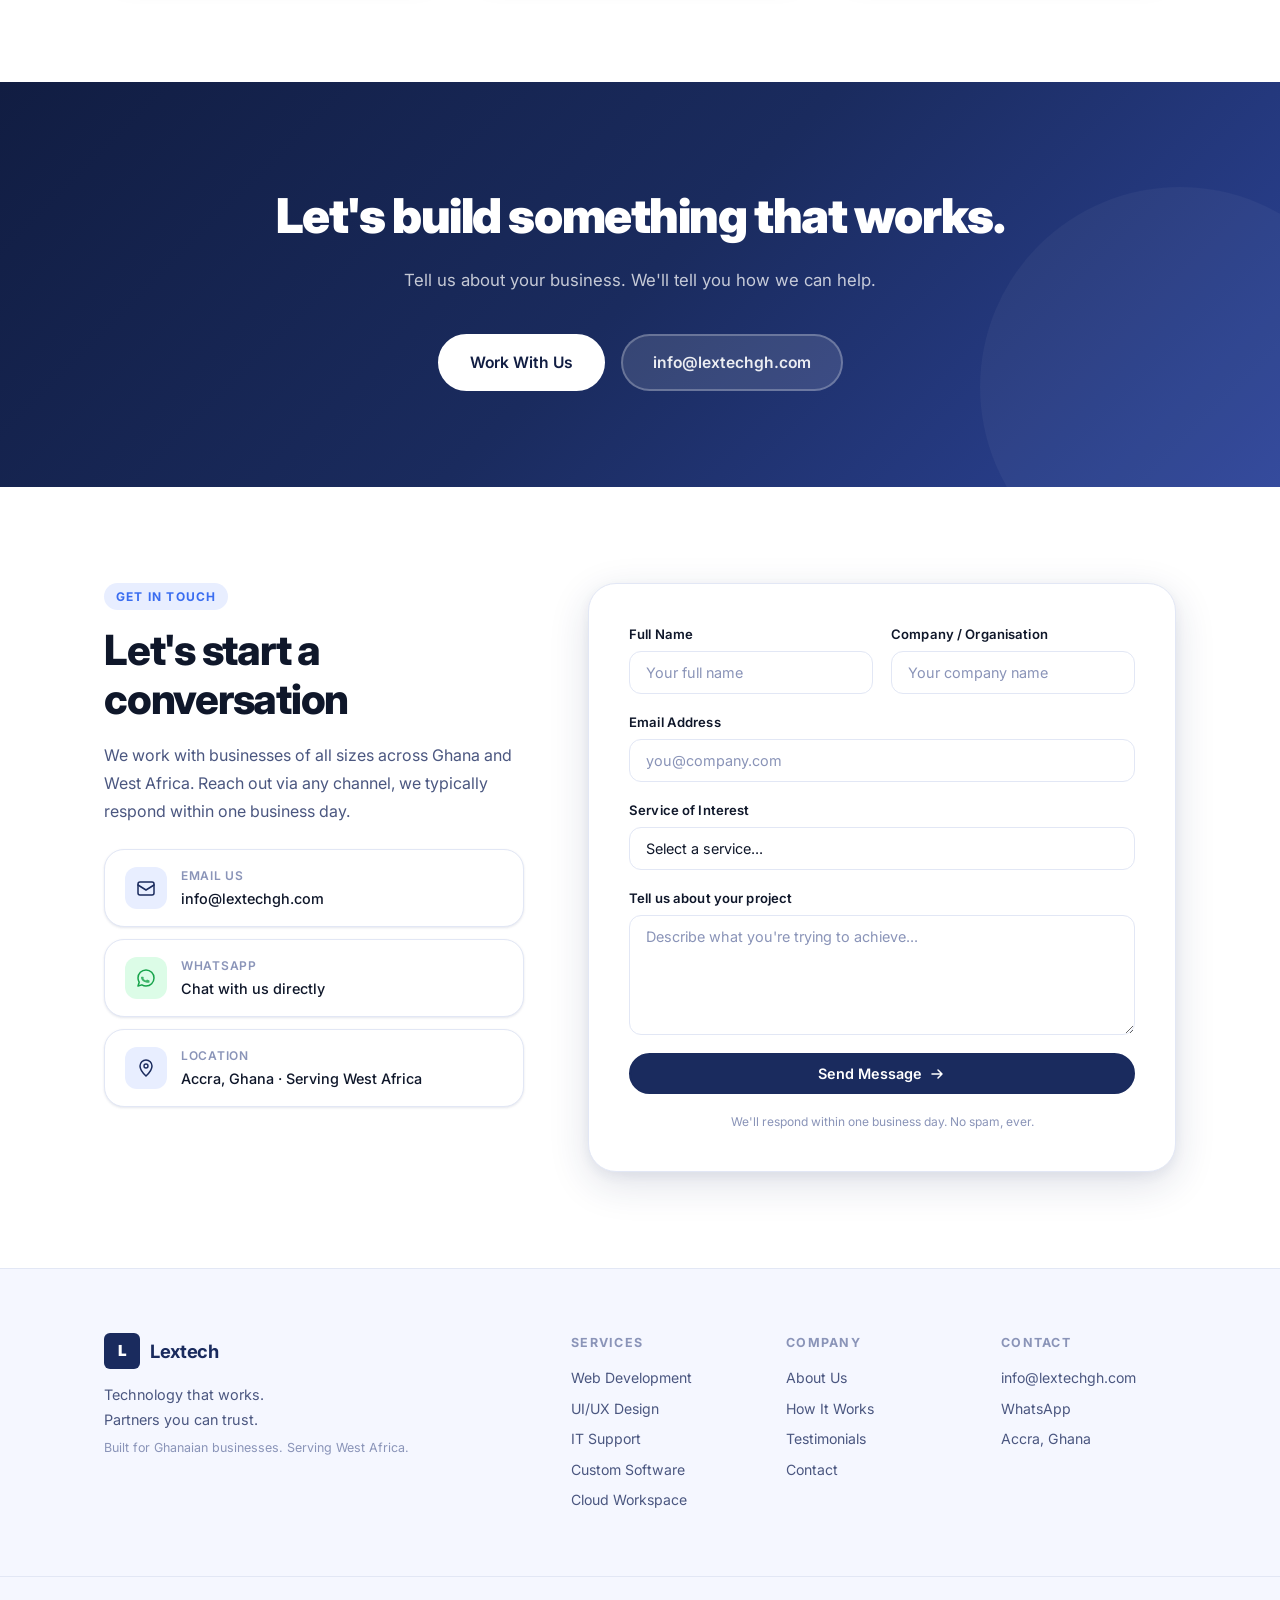
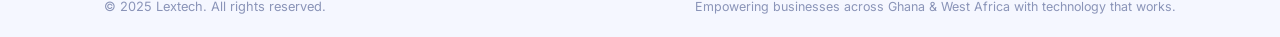
==== commit 2c743773: "Refine navbar layout and theme toggle responsive positioning" ====
--- a/index.html
+++ b/index.html
@@ -37,14 +37,30 @@
         <a href="#process" class="nav-link">How It Works</a>
         <a href="#contact" class="nav-link">Contact</a>
       </nav>
-      <button class="theme-toggle" id="theme-toggle-btn" aria-label="Switch to dark mode">
-        <svg class="icon-sun" viewBox="0 0 24 24" fill="none" stroke="currentColor" stroke-width="2" stroke-linecap="round" stroke-linejoin="round"><circle cx="12" cy="12" r="5"/><line x1="12" y1="1" x2="12" y2="3"/><line x1="12" y1="21" x2="12" y2="23"/><line x1="4.22" y1="4.22" x2="5.64" y2="5.64"/><line x1="18.36" y1="18.36" x2="19.78" y2="19.78"/><line x1="1" y1="12" x2="3" y2="12"/><line x1="21" y1="12" x2="23" y2="12"/><line x1="4.22" y1="19.77" x2="5.64" y2="18.35"/><line x1="18.36" y1="5.64" x2="19.78" y2="4.22"/></svg>
-        <svg class="icon-moon" viewBox="0 0 24 24" fill="none" stroke="currentColor" stroke-width="2" stroke-linecap="round" stroke-linejoin="round"><path d="M21 12.79A9 9 0 1 1 11.21 3 7 7 0 0 0 21 12.79z"/></svg>
-      </button>
-      <a href="#contact" class="btn btn-primary nav-cta" id="nav-cta-btn">Work With Us</a>
-      <button class="hamburger" id="hamburger-btn" aria-label="Toggle menu" aria-expanded="false">
-        <span></span><span></span><span></span>
-      </button>
+      <div class="nav-actions">
+        <button class="theme-toggle" id="theme-toggle-btn" aria-label="Switch to dark mode">
+          <svg class="icon-sun" viewBox="0 0 24 24" fill="none" stroke="currentColor" stroke-width="2"
+            stroke-linecap="round" stroke-linejoin="round">
+            <circle cx="12" cy="12" r="5" />
+            <line x1="12" y1="1" x2="12" y2="3" />
+            <line x1="12" y1="21" x2="12" y2="23" />
+            <line x1="4.22" y1="4.22" x2="5.64" y2="5.64" />
+            <line x1="18.36" y1="18.36" x2="19.78" y2="19.78" />
+            <line x1="1" y1="12" x2="3" y2="12" />
+            <line x1="21" y1="12" x2="23" y2="12" />
+            <line x1="4.22" y1="19.77" x2="5.64" y2="18.35" />
+            <line x1="18.36" y1="5.64" x2="19.78" y2="4.22" />
+          </svg>
+          <svg class="icon-moon" viewBox="0 0 24 24" fill="none" stroke="currentColor" stroke-width="2"
+            stroke-linecap="round" stroke-linejoin="round">
+            <path d="M21 12.79A9 9 0 1 1 11.21 3 7 7 0 0 0 21 12.79z" />
+          </svg>
+        </button>
+        <a href="#contact" class="btn btn-primary nav-cta" id="nav-cta-btn">Work With Us</a>
+        <button class="hamburger" id="hamburger-btn" aria-label="Toggle menu" aria-expanded="false">
+          <span></span><span></span><span></span>
+        </button>
+      </div>
     </div>
     <!-- Mobile drawer -->
     <div class="mobile-menu" id="mobile-menu" aria-hidden="true">
--- a/style.css
+++ b/style.css
@@ -203,8 +203,8 @@
 .nav-inner {
   display: flex;
   align-items: center;
+  justify-content: space-between; /* Ensure logo and actions are pushed to edges */
   height: var(--nav-h);
-  gap: var(--gap-md);
 }
 
 /* Logo */
@@ -242,7 +242,9 @@
   display: flex;
   align-items: center;
   gap: var(--gap-sm);
+  /* On desktop, keep links to the right, but before actions */
   margin-inline-start: auto;
+  margin-inline-end: var(--gap-md);
 }
 
 .nav-link {
@@ -260,20 +262,25 @@
   background: var(--clr-accent-soft);
 }
 
+.nav-actions {
+  display: flex;
+  align-items: center;
+  gap: var(--gap-sm);
+  flex-shrink: 0;
+}
+
 /* Theme toggle */
 .theme-toggle {
   display: flex;
   align-items: center;
   justify-content: center;
-  width: 38px;
-  height: 38px;
+  width: 40px;
+  height: 40px;
   border-radius: var(--r-full);
   color: var(--clr-text-muted);
   background: var(--clr-surface);
-  border: 1px solid var(--clr-border);
-  transition: background var(--dur-fast) var(--ease),
-              color var(--dur-fast) var(--ease),
-              border-color var(--dur-fast) var(--ease);
+  border: 1.5px solid var(--clr-border);
+  transition: all var(--dur-fast) var(--ease);
   flex-shrink: 0;
 }
 
@@ -281,10 +288,11 @@
   background: var(--clr-accent-soft);
   color: var(--clr-primary);
   border-color: var(--clr-primary);
+  transform: translateY(-1px);
 }
 
 .theme-toggle .icon-sun,
-.theme-toggle .icon-moon { width: 18px; height: 18px; }
+.theme-toggle .icon-moon { width: 20px; height: 20px; }
 
 [data-theme="dark"] .theme-toggle .icon-sun { display: block; }
 [data-theme="dark"] .theme-toggle .icon-moon { display: none; }
@@ -295,7 +303,7 @@
 .nav-cta {
   flex-shrink: 0;
   font-size: .88rem;
-  padding: 9px 20px;
+  padding: 10px 22px;
 }
 
 /* Hamburger */
@@ -304,13 +312,13 @@
   flex-direction: column;
   justify-content: center;
   gap: 5px;
-  width: 38px;
-  height: 38px;
+  width: 40px;
+  height: 40px;
   border-radius: var(--r-sm);
-  padding: 6px;
+  padding: 8px;
   background: var(--clr-surface);
-  border: 1px solid var(--clr-border);
-  transition: background var(--dur-fast) var(--ease);
+  border: 1.5px solid var(--clr-border);
+  transition: all var(--dur-fast) var(--ease);
 }
 
 .hamburger span {
@@ -1620,8 +1628,7 @@
 @media (max-width: 640px) {
   :root { --gap-2xl: 4rem; }
 
-  .nav-links,
-  .nav-cta { display: none; }
+  .nav-actions { gap: 10px; }
 
   .hamburger { display: flex; }
 
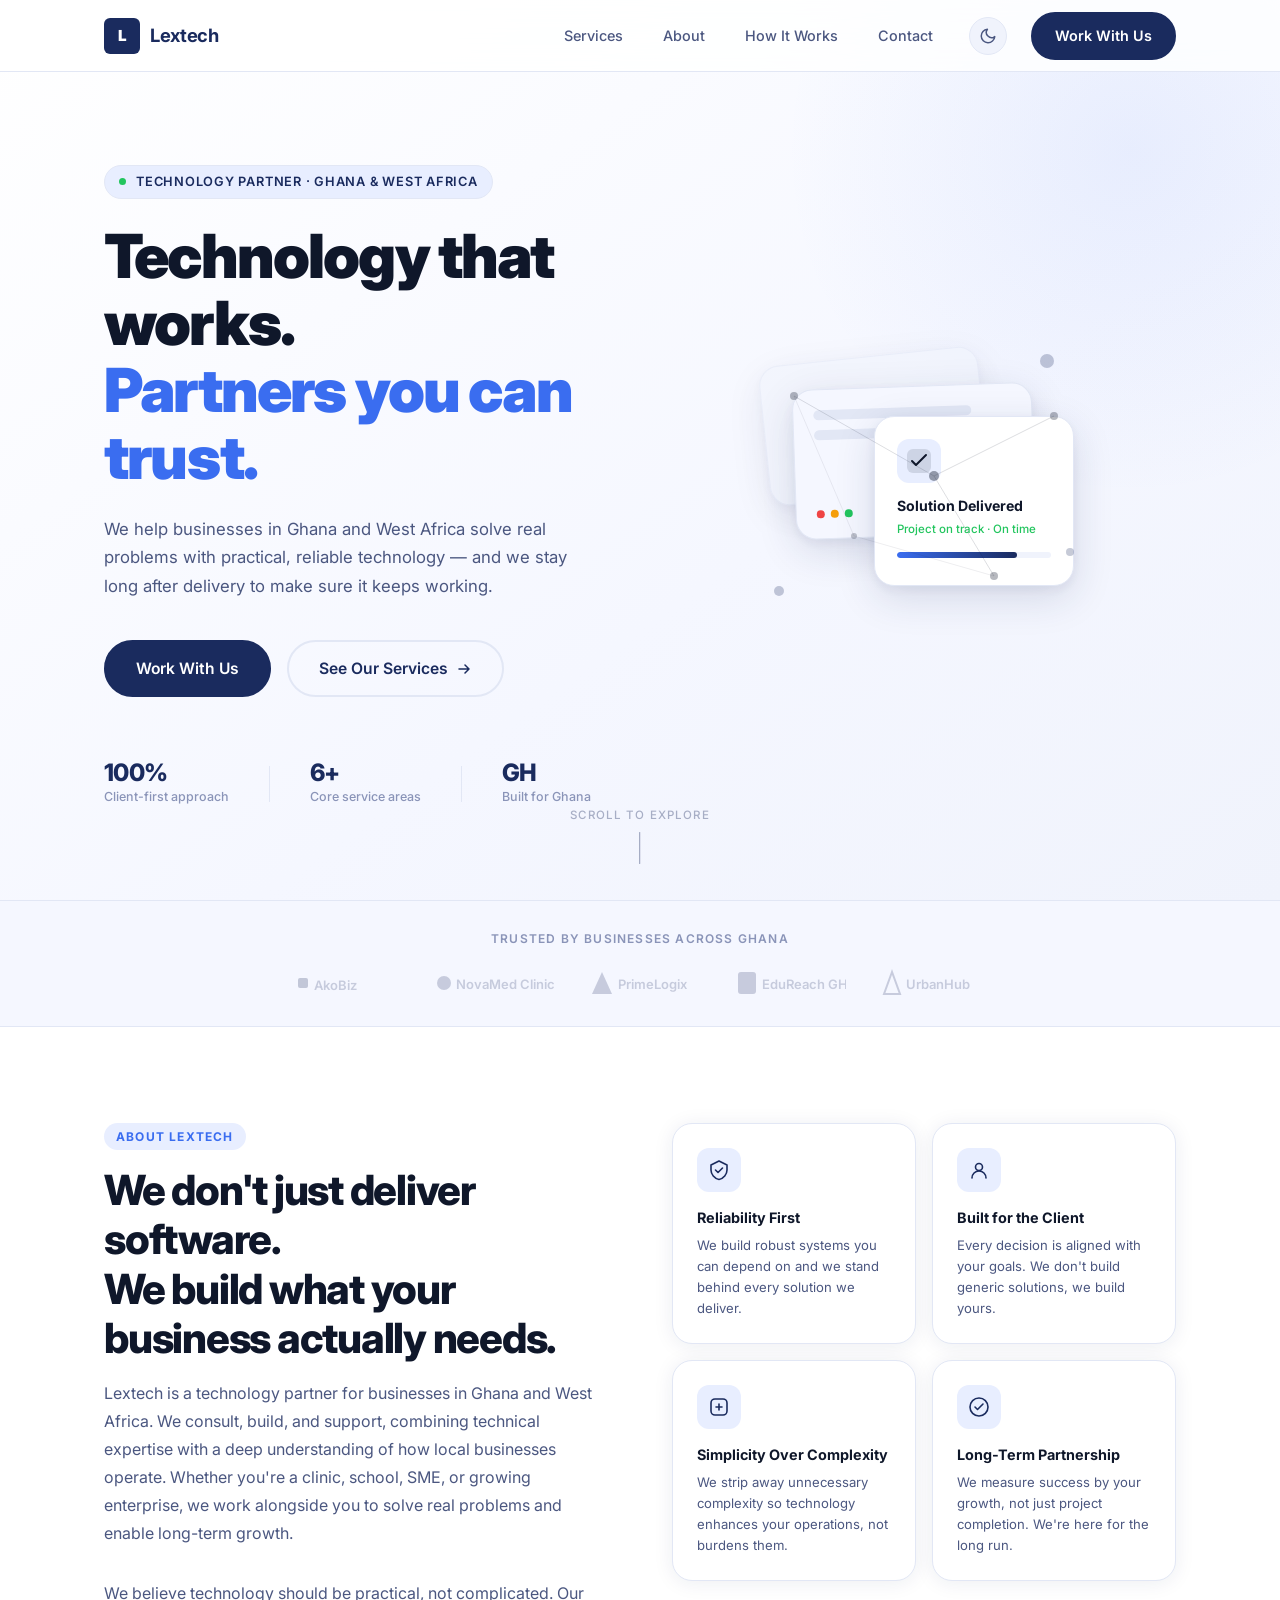
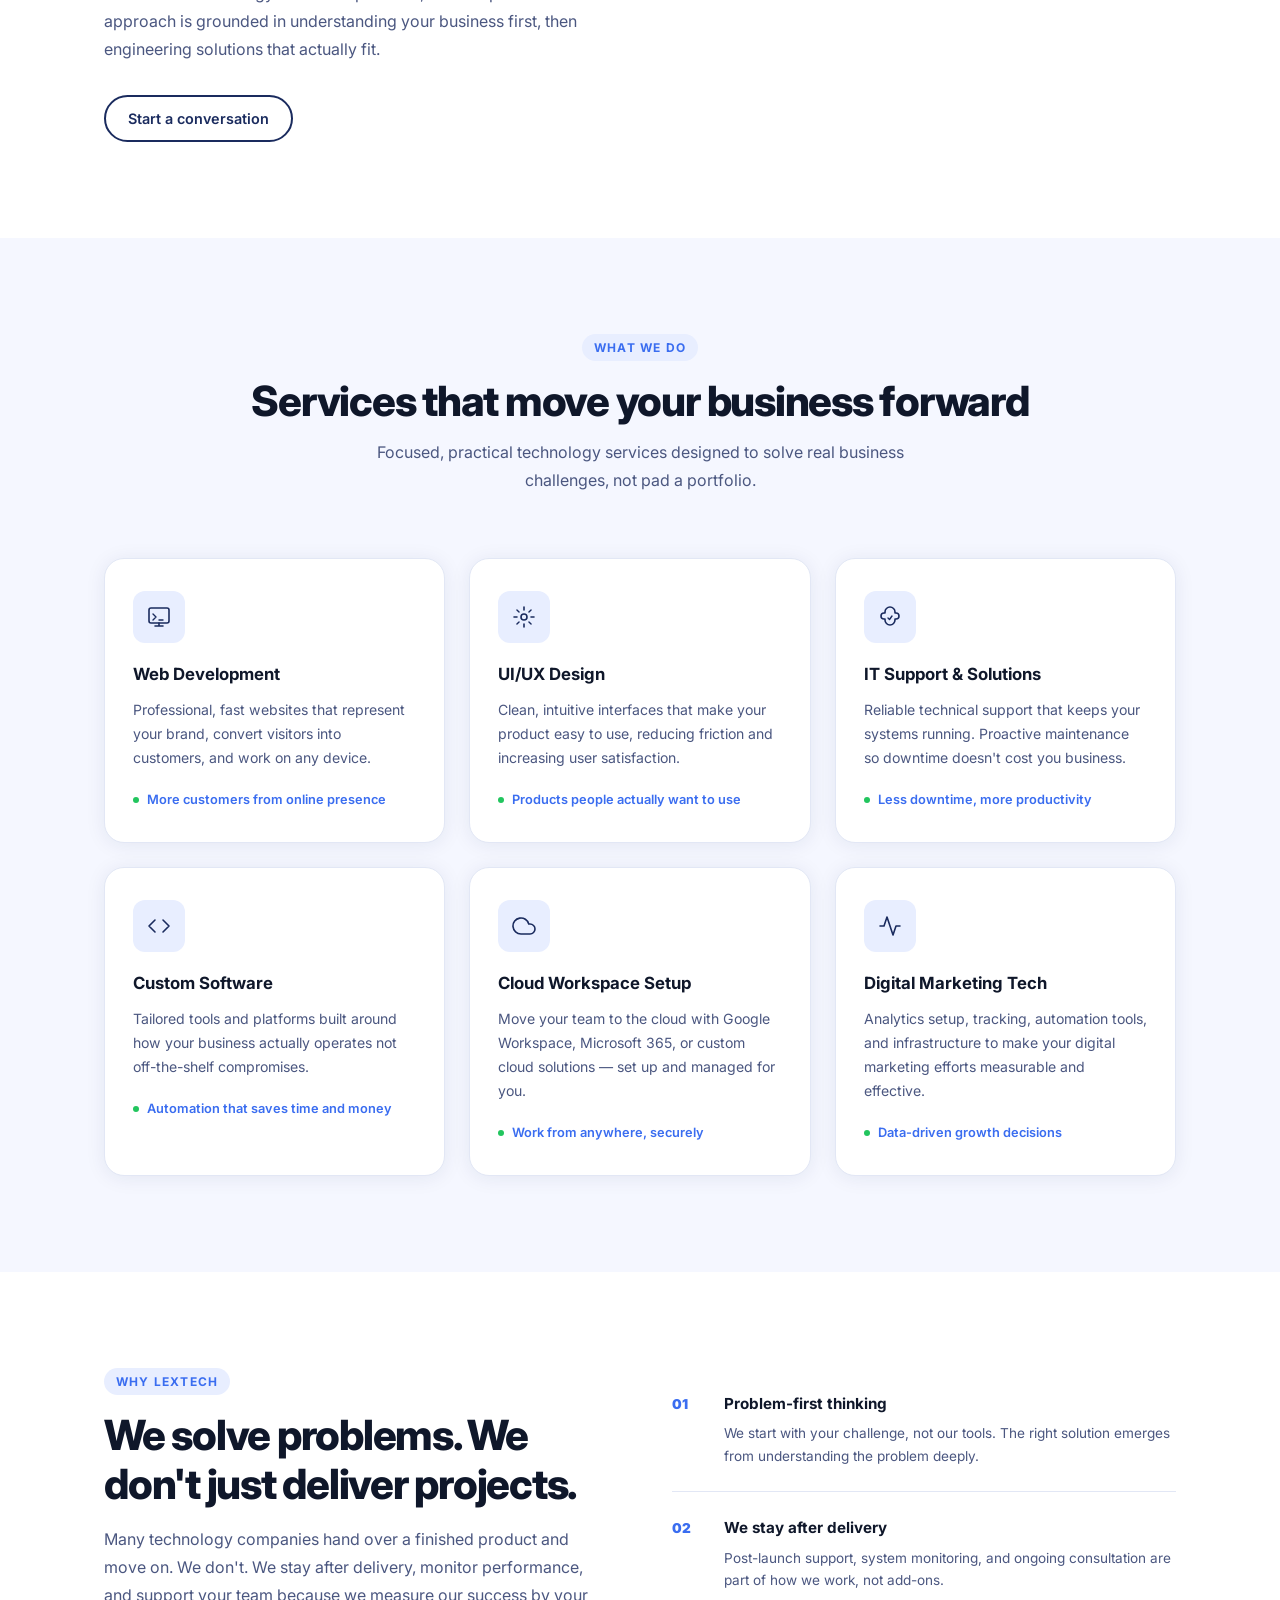
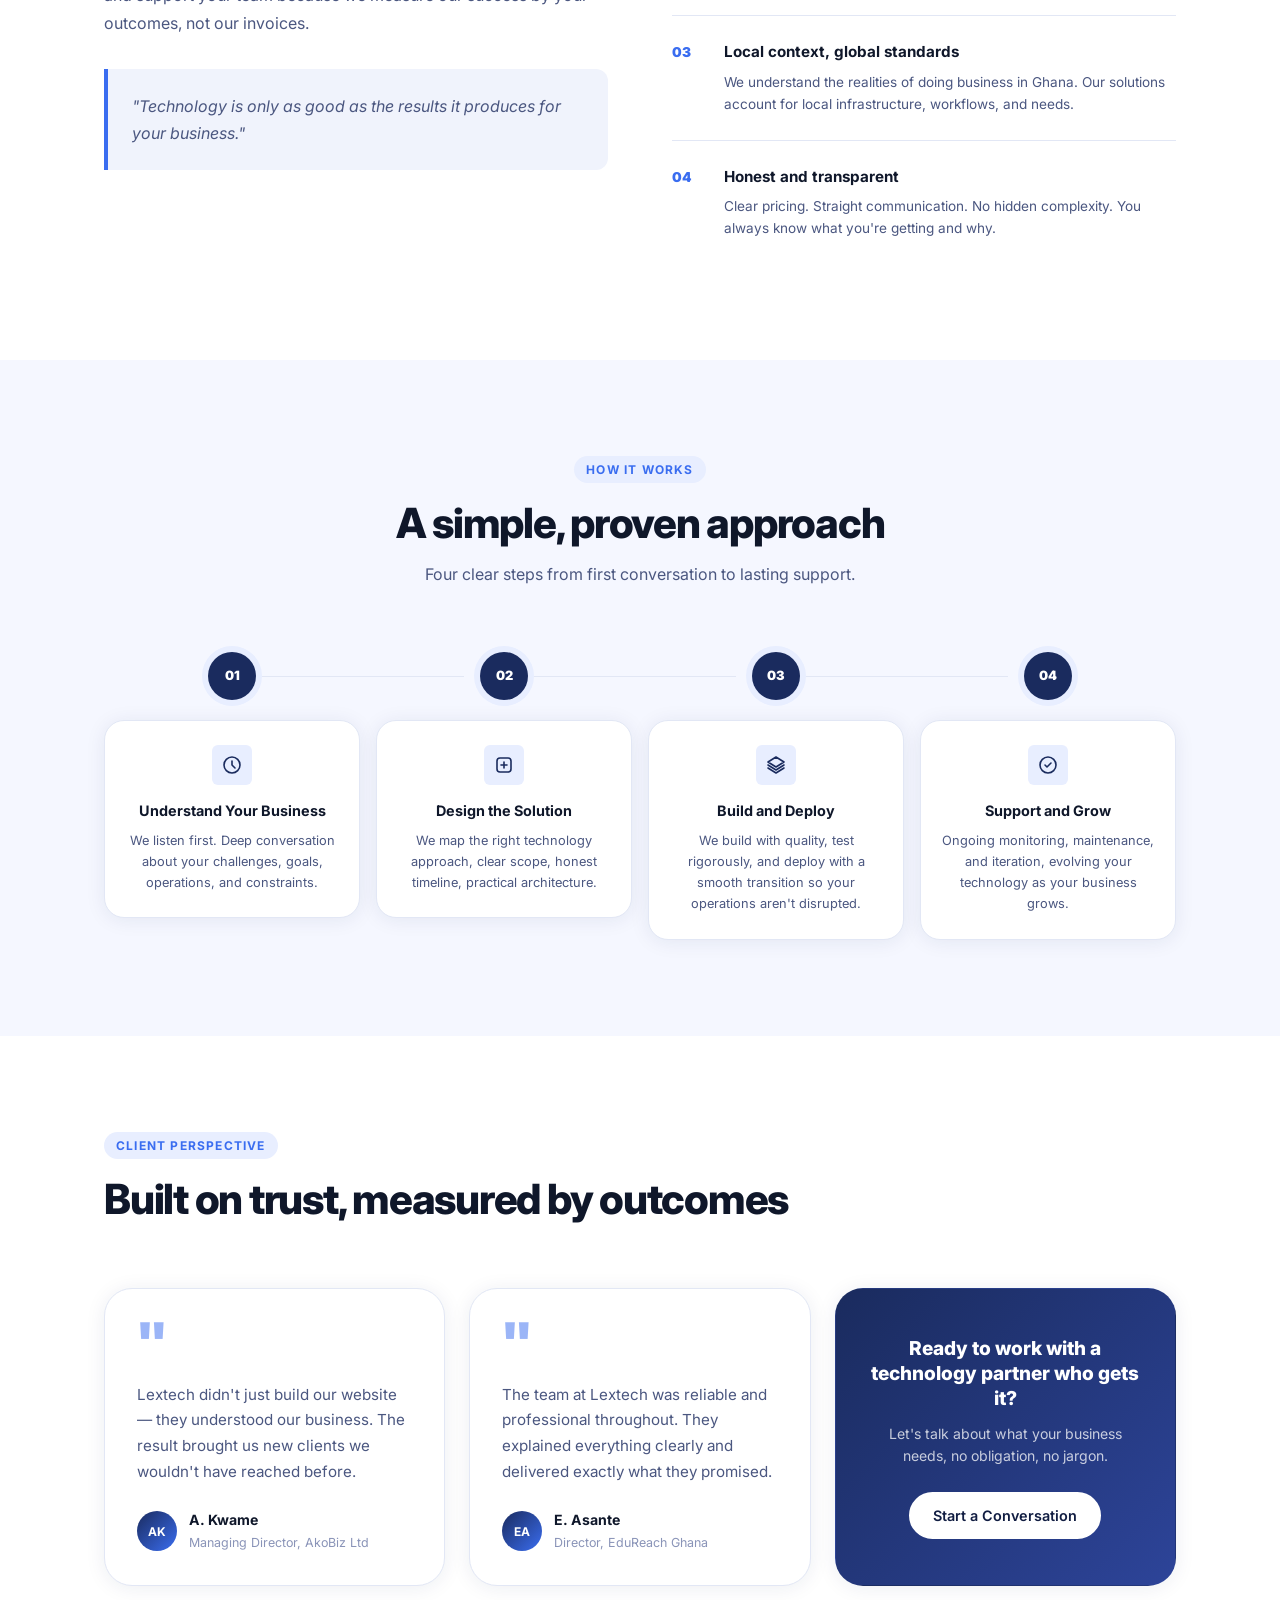
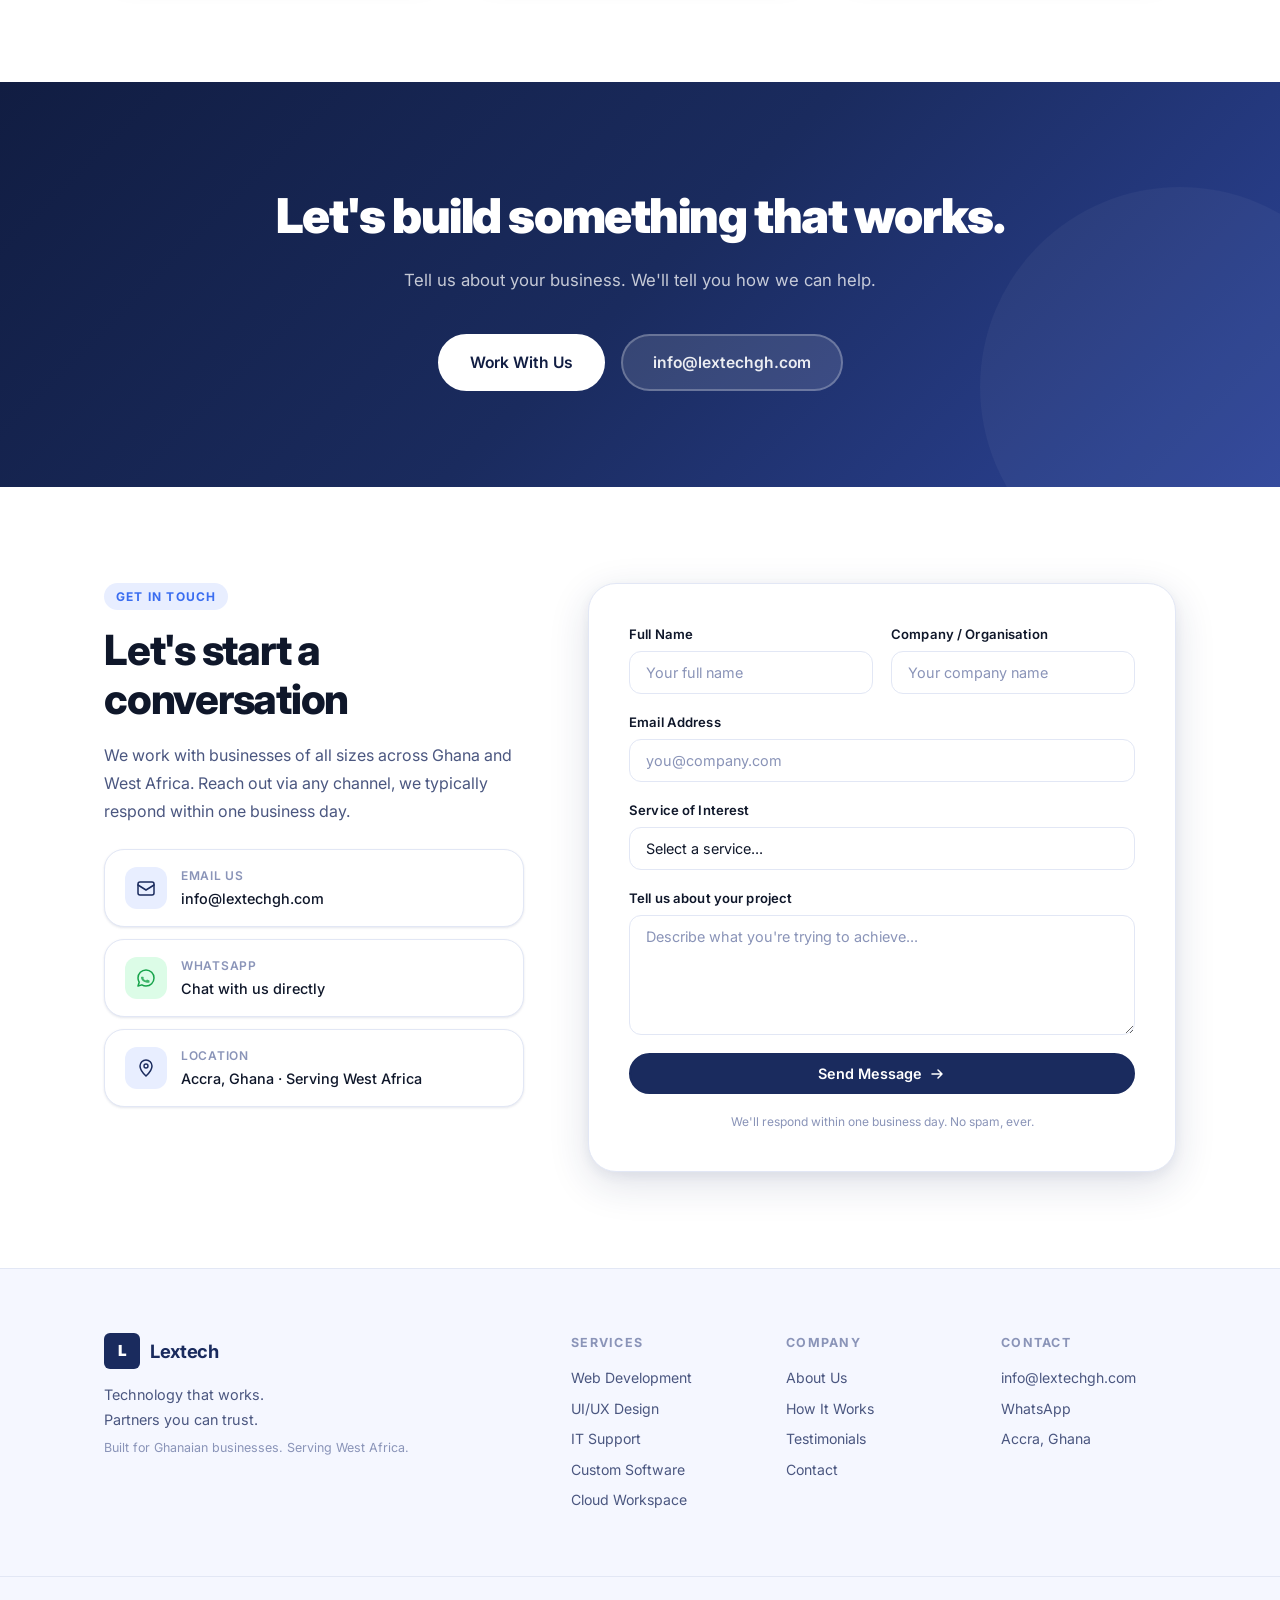
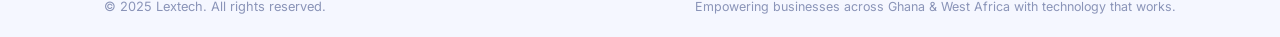
==== commit c36e45d7: "Refine navigation layout and sizing for better consistency and responsiveness" ====
--- a/index.html
+++ b/index.html
@@ -37,30 +37,14 @@
         <a href="#process" class="nav-link">How It Works</a>
         <a href="#contact" class="nav-link">Contact</a>
       </nav>
-      <div class="nav-actions">
-        <button class="theme-toggle" id="theme-toggle-btn" aria-label="Switch to dark mode">
-          <svg class="icon-sun" viewBox="0 0 24 24" fill="none" stroke="currentColor" stroke-width="2"
-            stroke-linecap="round" stroke-linejoin="round">
-            <circle cx="12" cy="12" r="5" />
-            <line x1="12" y1="1" x2="12" y2="3" />
-            <line x1="12" y1="21" x2="12" y2="23" />
-            <line x1="4.22" y1="4.22" x2="5.64" y2="5.64" />
-            <line x1="18.36" y1="18.36" x2="19.78" y2="19.78" />
-            <line x1="1" y1="12" x2="3" y2="12" />
-            <line x1="21" y1="12" x2="23" y2="12" />
-            <line x1="4.22" y1="19.77" x2="5.64" y2="18.35" />
-            <line x1="18.36" y1="5.64" x2="19.78" y2="4.22" />
-          </svg>
-          <svg class="icon-moon" viewBox="0 0 24 24" fill="none" stroke="currentColor" stroke-width="2"
-            stroke-linecap="round" stroke-linejoin="round">
-            <path d="M21 12.79A9 9 0 1 1 11.21 3 7 7 0 0 0 21 12.79z" />
-          </svg>
-        </button>
-        <a href="#contact" class="btn btn-primary nav-cta" id="nav-cta-btn">Work With Us</a>
-        <button class="hamburger" id="hamburger-btn" aria-label="Toggle menu" aria-expanded="false">
-          <span></span><span></span><span></span>
-        </button>
-      </div>
+      <button class="theme-toggle" id="theme-toggle-btn" aria-label="Switch to dark mode">
+        <svg class="icon-sun" viewBox="0 0 24 24" fill="none" stroke="currentColor" stroke-width="2" stroke-linecap="round" stroke-linejoin="round"><circle cx="12" cy="12" r="5"/><line x1="12" y1="1" x2="12" y2="3"/><line x1="12" y1="21" x2="12" y2="23"/><line x1="4.22" y1="4.22" x2="5.64" y2="5.64"/><line x1="18.36" y1="18.36" x2="19.78" y2="19.78"/><line x1="1" y1="12" x2="3" y2="12"/><line x1="21" y1="12" x2="23" y2="12"/><line x1="4.22" y1="19.77" x2="5.64" y2="18.35"/><line x1="18.36" y1="5.64" x2="19.78" y2="4.22"/></svg>
+        <svg class="icon-moon" viewBox="0 0 24 24" fill="none" stroke="currentColor" stroke-width="2" stroke-linecap="round" stroke-linejoin="round"><path d="M21 12.79A9 9 0 1 1 11.21 3 7 7 0 0 0 21 12.79z"/></svg>
+      </button>
+      <a href="#contact" class="btn btn-primary nav-cta" id="nav-cta-btn">Work With Us</a>
+      <button class="hamburger" id="hamburger-btn" aria-label="Toggle menu" aria-expanded="false">
+        <span></span><span></span><span></span>
+      </button>
     </div>
     <!-- Mobile drawer -->
     <div class="mobile-menu" id="mobile-menu" aria-hidden="true">
--- a/style.css
+++ b/style.css
@@ -203,8 +203,8 @@
 .nav-inner {
   display: flex;
   align-items: center;
-  justify-content: space-between; /* Ensure logo and actions are pushed to edges */
   height: var(--nav-h);
+  gap: var(--gap-md);
 }
 
 /* Logo */
@@ -242,9 +242,7 @@
   display: flex;
   align-items: center;
   gap: var(--gap-sm);
-  /* On desktop, keep links to the right, but before actions */
   margin-inline-start: auto;
-  margin-inline-end: var(--gap-md);
 }
 
 .nav-link {
@@ -262,25 +260,20 @@
   background: var(--clr-accent-soft);
 }
 
-.nav-actions {
-  display: flex;
-  align-items: center;
-  gap: var(--gap-sm);
-  flex-shrink: 0;
-}
-
 /* Theme toggle */
 .theme-toggle {
   display: flex;
   align-items: center;
   justify-content: center;
-  width: 40px;
-  height: 40px;
+  width: 38px;
+  height: 38px;
   border-radius: var(--r-full);
   color: var(--clr-text-muted);
   background: var(--clr-surface);
-  border: 1.5px solid var(--clr-border);
-  transition: all var(--dur-fast) var(--ease);
+  border: 1px solid var(--clr-border);
+  transition: background var(--dur-fast) var(--ease),
+              color var(--dur-fast) var(--ease),
+              border-color var(--dur-fast) var(--ease);
   flex-shrink: 0;
 }
 
@@ -288,11 +281,10 @@
   background: var(--clr-accent-soft);
   color: var(--clr-primary);
   border-color: var(--clr-primary);
-  transform: translateY(-1px);
 }
 
 .theme-toggle .icon-sun,
-.theme-toggle .icon-moon { width: 20px; height: 20px; }
+.theme-toggle .icon-moon { width: 18px; height: 18px; }
 
 [data-theme="dark"] .theme-toggle .icon-sun { display: block; }
 [data-theme="dark"] .theme-toggle .icon-moon { display: none; }
@@ -303,7 +295,7 @@
 .nav-cta {
   flex-shrink: 0;
   font-size: .88rem;
-  padding: 10px 22px;
+  padding: 9px 20px;
 }
 
 /* Hamburger */
@@ -312,13 +304,13 @@
   flex-direction: column;
   justify-content: center;
   gap: 5px;
-  width: 40px;
-  height: 40px;
+  width: 38px;
+  height: 38px;
   border-radius: var(--r-sm);
-  padding: 8px;
+  padding: 6px;
   background: var(--clr-surface);
-  border: 1.5px solid var(--clr-border);
-  transition: all var(--dur-fast) var(--ease);
+  border: 1px solid var(--clr-border);
+  transition: background var(--dur-fast) var(--ease);
 }
 
 .hamburger span {
@@ -1628,7 +1620,8 @@
 @media (max-width: 640px) {
   :root { --gap-2xl: 4rem; }
 
-  .nav-actions { gap: 10px; }
+  .nav-links,
+  .nav-cta { display: none; }
 
   .hamburger { display: flex; }
 
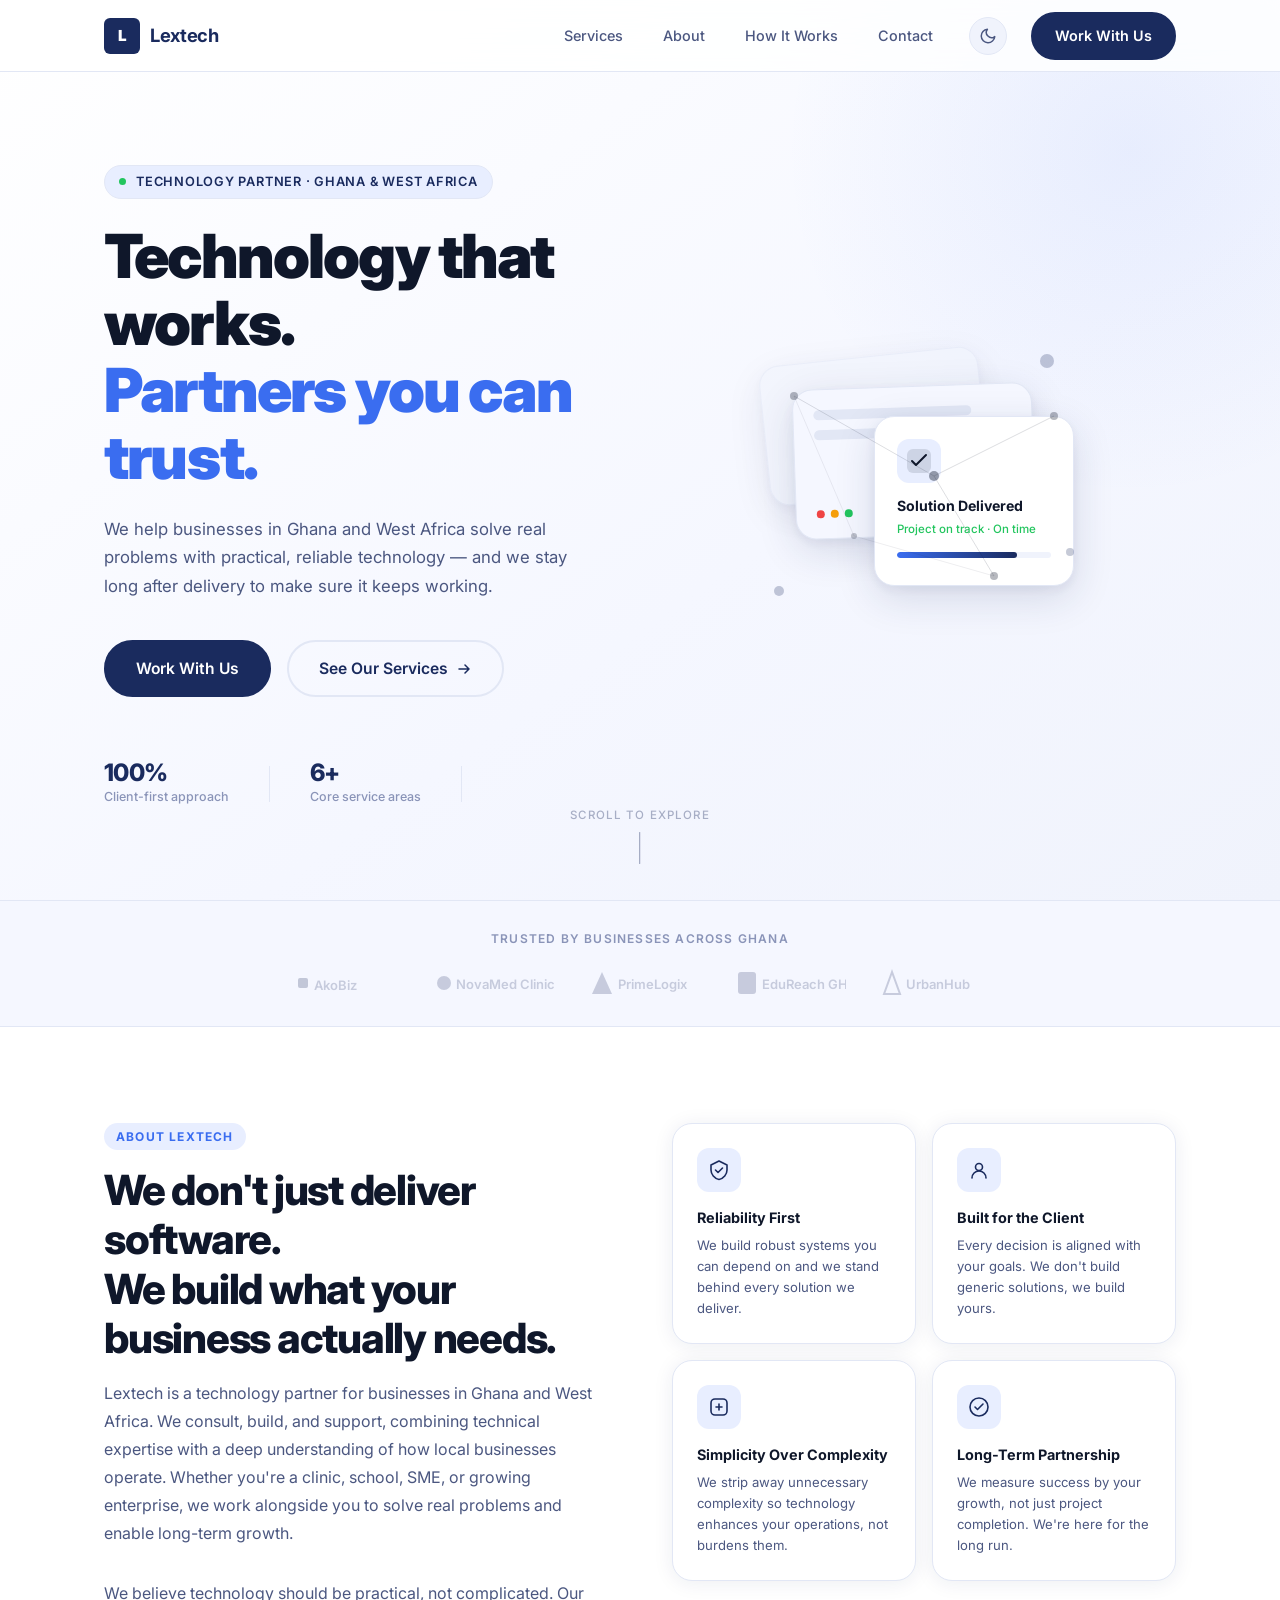
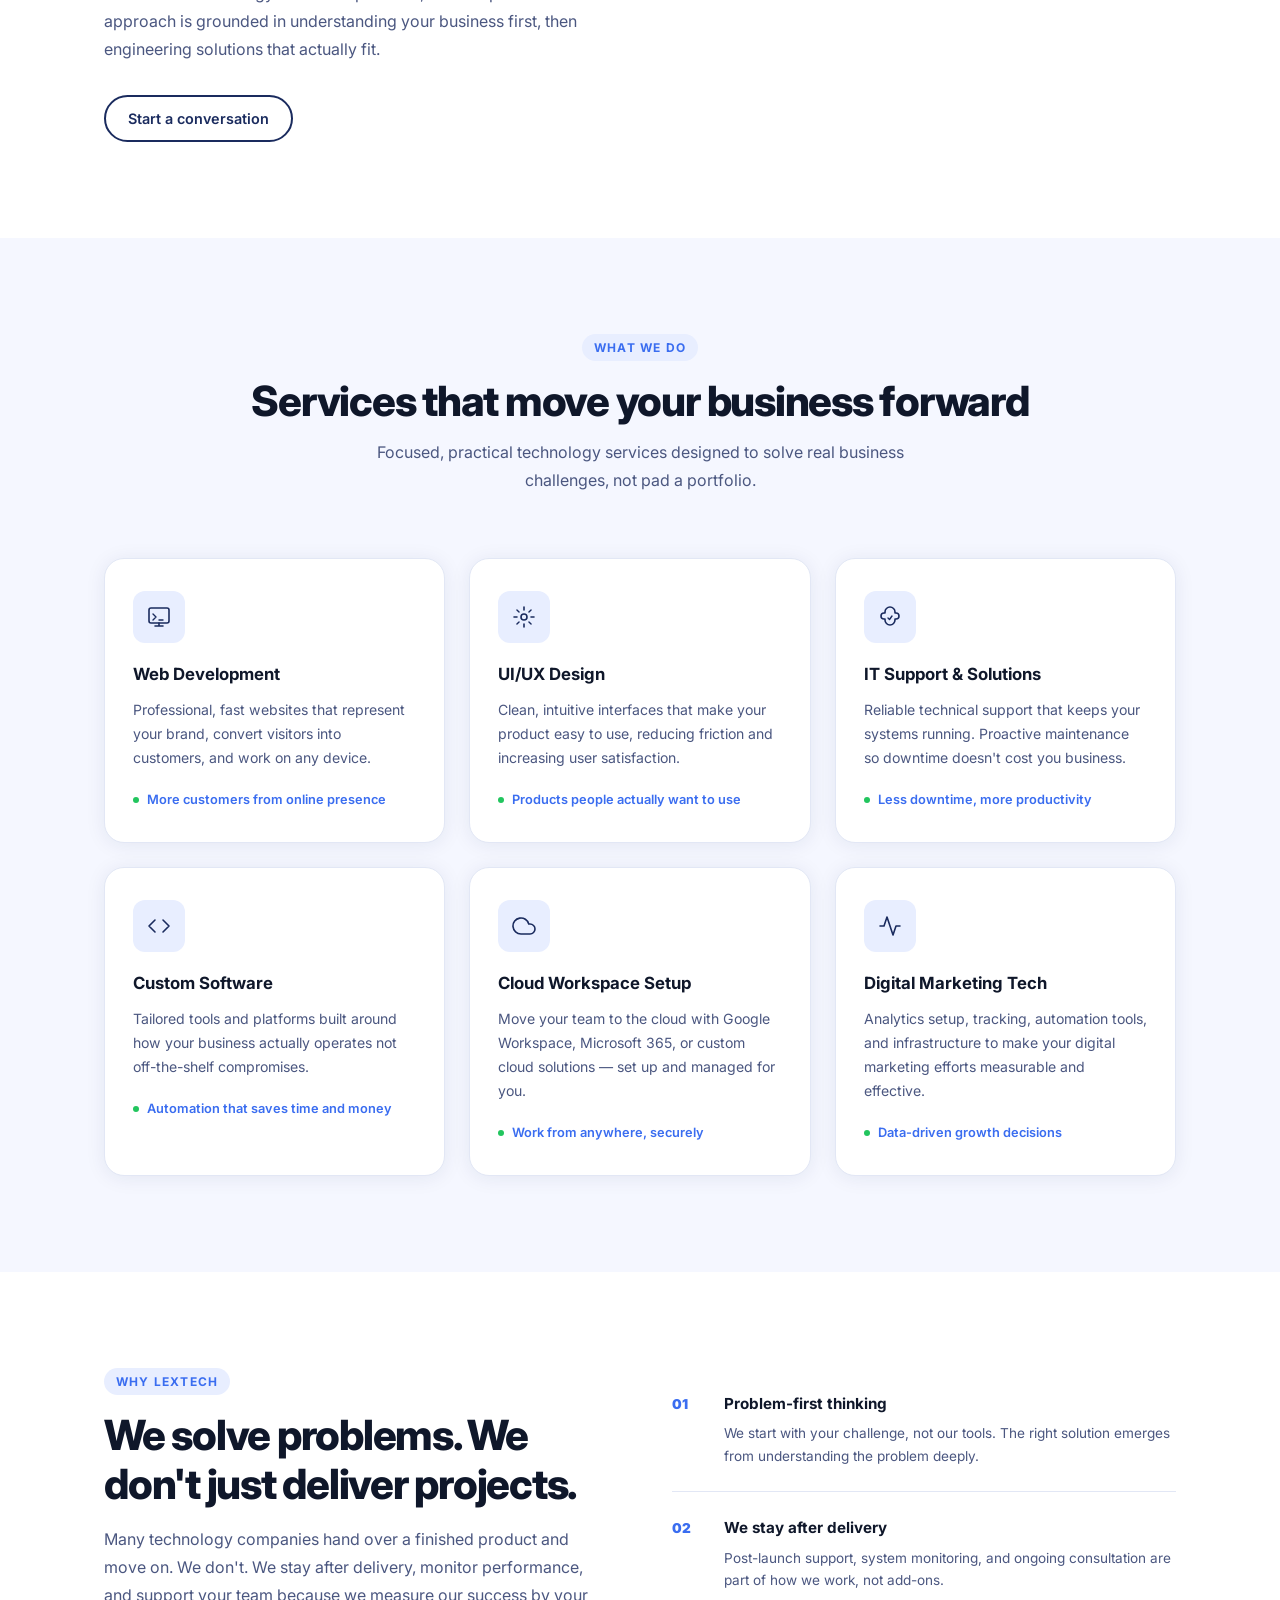
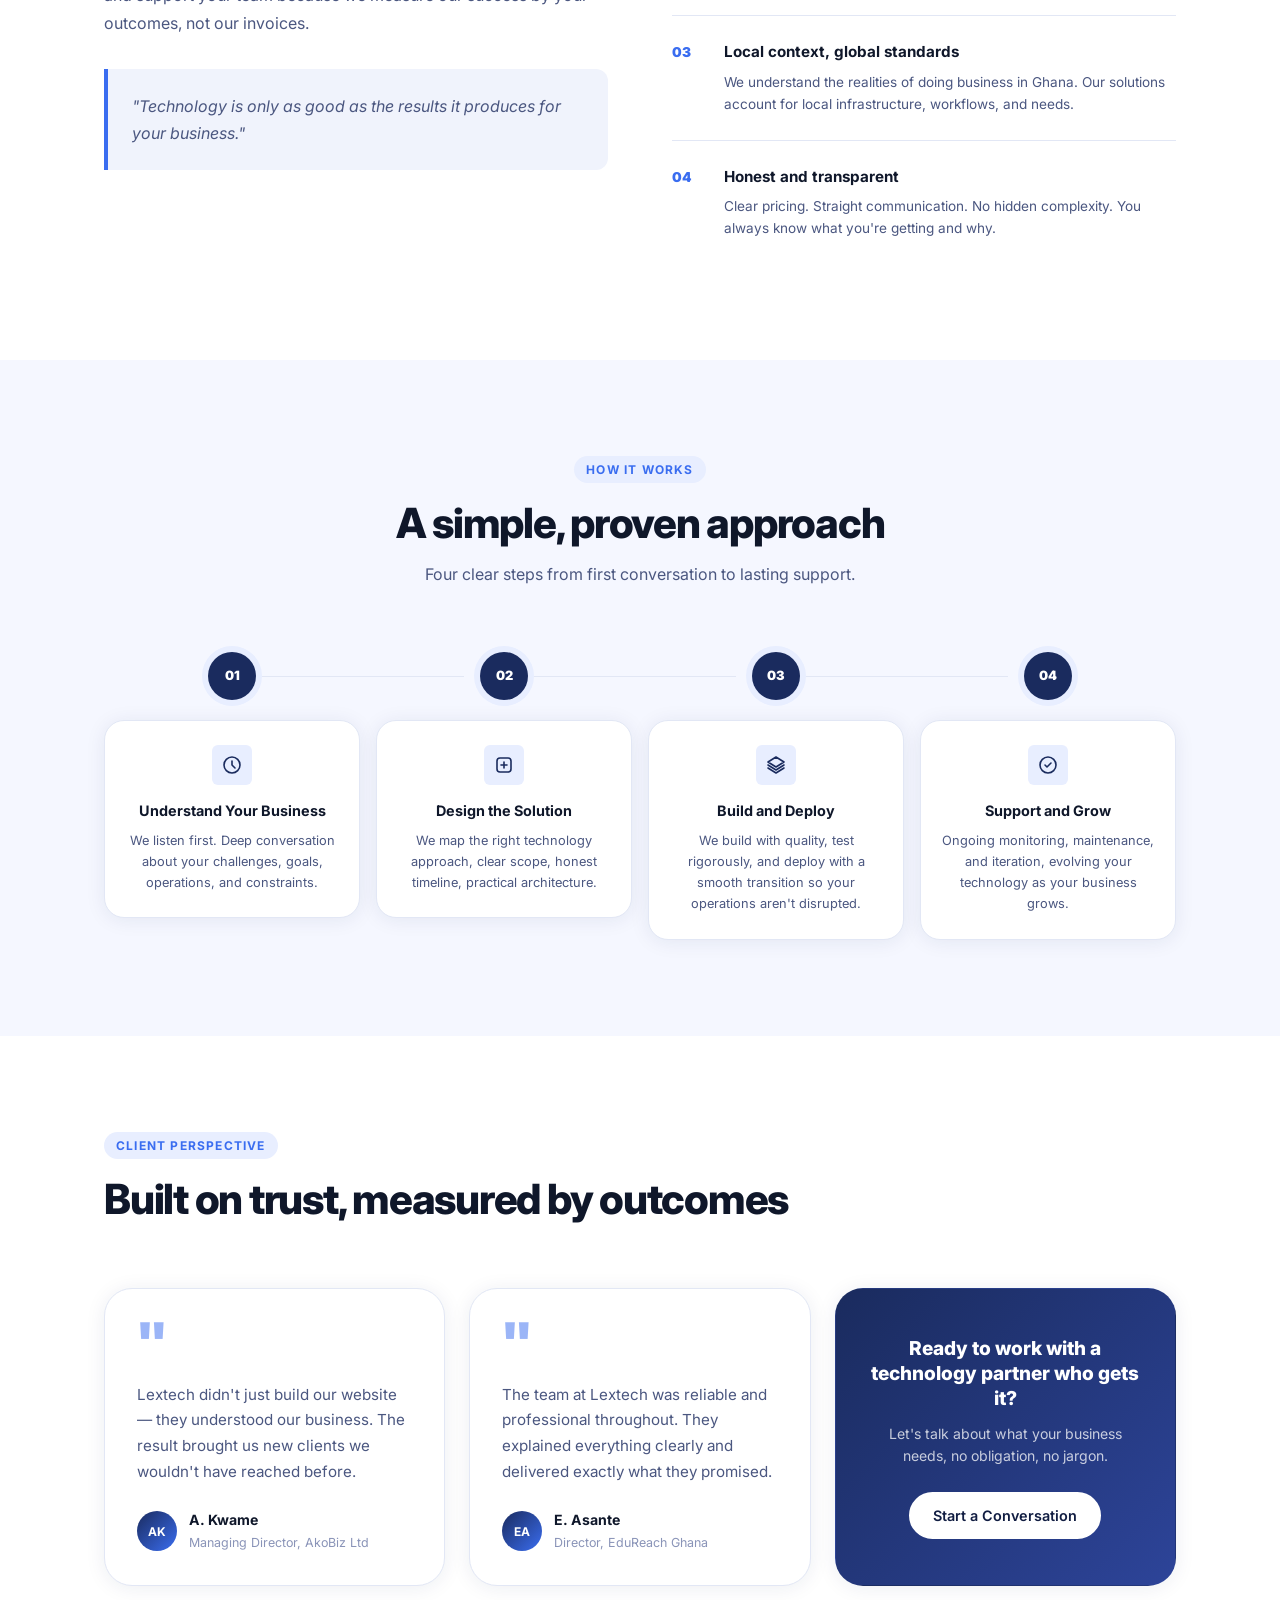
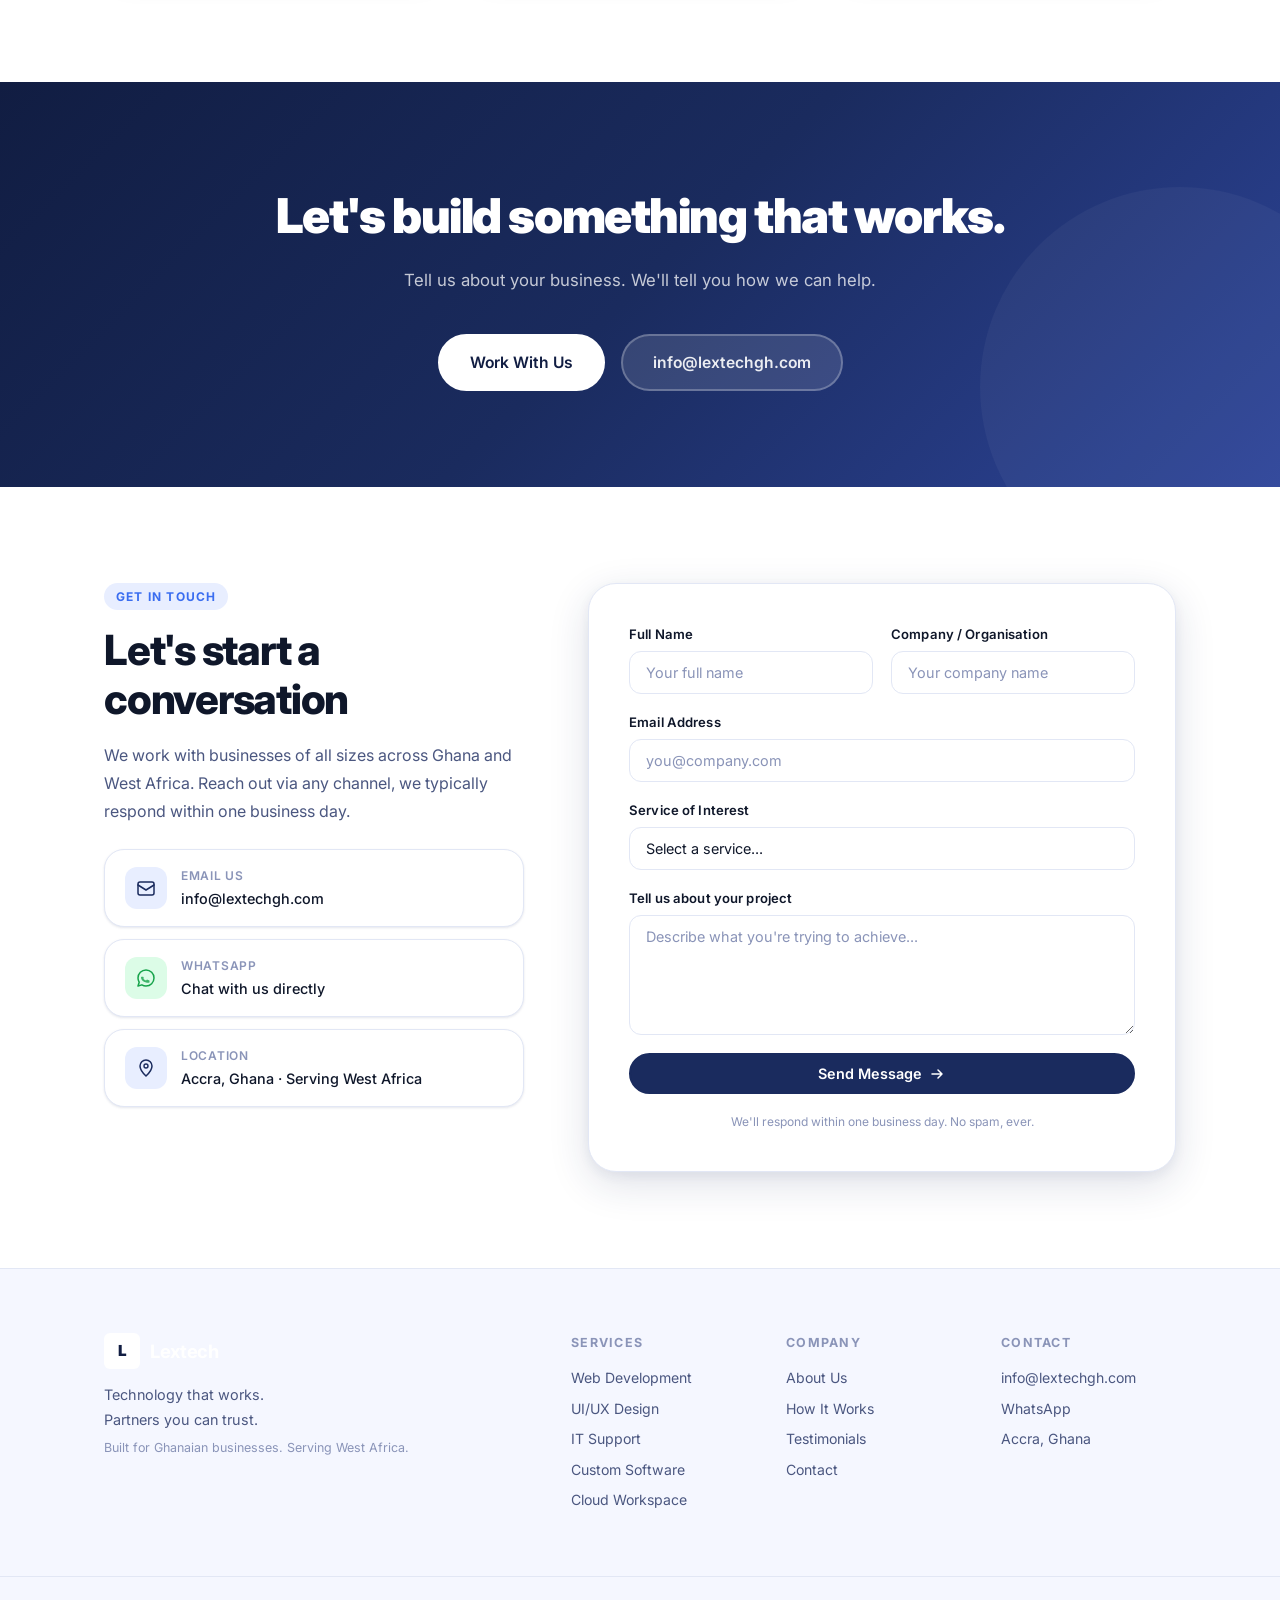
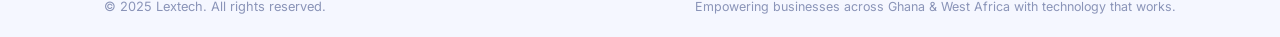
==== commit 6d033d93: "Add files via upload" ====
--- a/index.html
+++ b/index.html
@@ -97,10 +97,10 @@
               <span class="stat-label">Core service areas</span>
             </div>
             <div class="stat-divider"></div>
-            <div class="stat-item">
+           <!--- <div class="stat-item">
               <span class="stat-number">GH</span>
               <span class="stat-label">Built for Ghana</span>
-            </div>
+            </div>--->
           </div>
         </div>
         <div class="hero-visual" data-animate="fade-in" aria-hidden="true">
--- a/style.css
+++ b/style.css
@@ -236,6 +236,19 @@
 }
 
 .logo:hover .logo-mark { background: var(--clr-accent); }
+
+.logo--light {
+  color: #fff;
+}
+
+.logo--light .logo-mark {
+  background: #fff;
+  color: var(--clr-primary-dark);
+}
+
+.logo--light:hover .logo-mark {
+  background: rgba(255,255,255,.8);
+}
 
 /* Nav links */
 .nav-links {
@@ -1170,8 +1183,6 @@
   background: var(--clr-bg);
 }
 
-.trust-inner { }
-
 .trust-header { margin-bottom: var(--gap-xl); }
 
 .testimonials-grid {
@@ -1612,6 +1623,11 @@
   .footer-inner { grid-template-columns: 1fr; }
 
   .footer-links { grid-template-columns: repeat(3, 1fr); }
+
+  /* Tablet navigation improvements */
+  .nav-inner {
+    gap: 16px;
+  }
 }
 
 /* ============================================================
@@ -1625,6 +1641,42 @@
 
   .hamburger { display: flex; }
 
+  /* Improved mobile navigation layout */
+  .nav-inner {
+    justify-content: space-between;
+    gap: 8px;
+    padding-inline: 20px;
+  }
+
+  .logo {
+    margin-right: auto;
+    flex-shrink: 0;
+  }
+
+  .logo-text {
+    display: none; /* Hide logo text on mobile for cleaner look */
+  }
+
+  .logo-mark {
+    width: 32px;
+    height: 32px;
+    font-size: 0.85rem;
+  }
+
+  .theme-toggle {
+    order: 2;
+    margin-left: 0;
+    width: 36px;
+    height: 36px;
+  }
+
+  .hamburger {
+    order: 3;
+    margin-left: 0;
+    width: 36px;
+    height: 36px;
+  }
+
   .services-grid { grid-template-columns: 1fr; }
 
   .about-pillars { grid-template-columns: 1fr; }
@@ -1649,3 +1701,36 @@
 
   .btn-ghost-light { text-align: center; }
 }
+
+/* ============================================================
+   RESPONSIVE — EXTRA SMALL SCREENS
+   ============================================================ */
+@media (max-width: 400px) {
+  .nav-inner {
+    padding-inline: 16px;
+    gap: 6px;
+  }
+
+  .logo-mark {
+    width: 30px;
+    height: 30px;
+    font-size: 0.8rem;
+  }
+
+  .theme-toggle,
+  .hamburger {
+    width: 34px;
+    height: 34px;
+  }
+
+  .theme-toggle .icon-sun,
+  .theme-toggle .icon-moon,
+  .hamburger span {
+    width: 16px;
+    height: 16px;
+  }
+
+  .hamburger span {
+    height: 1.5px;
+  }
+}
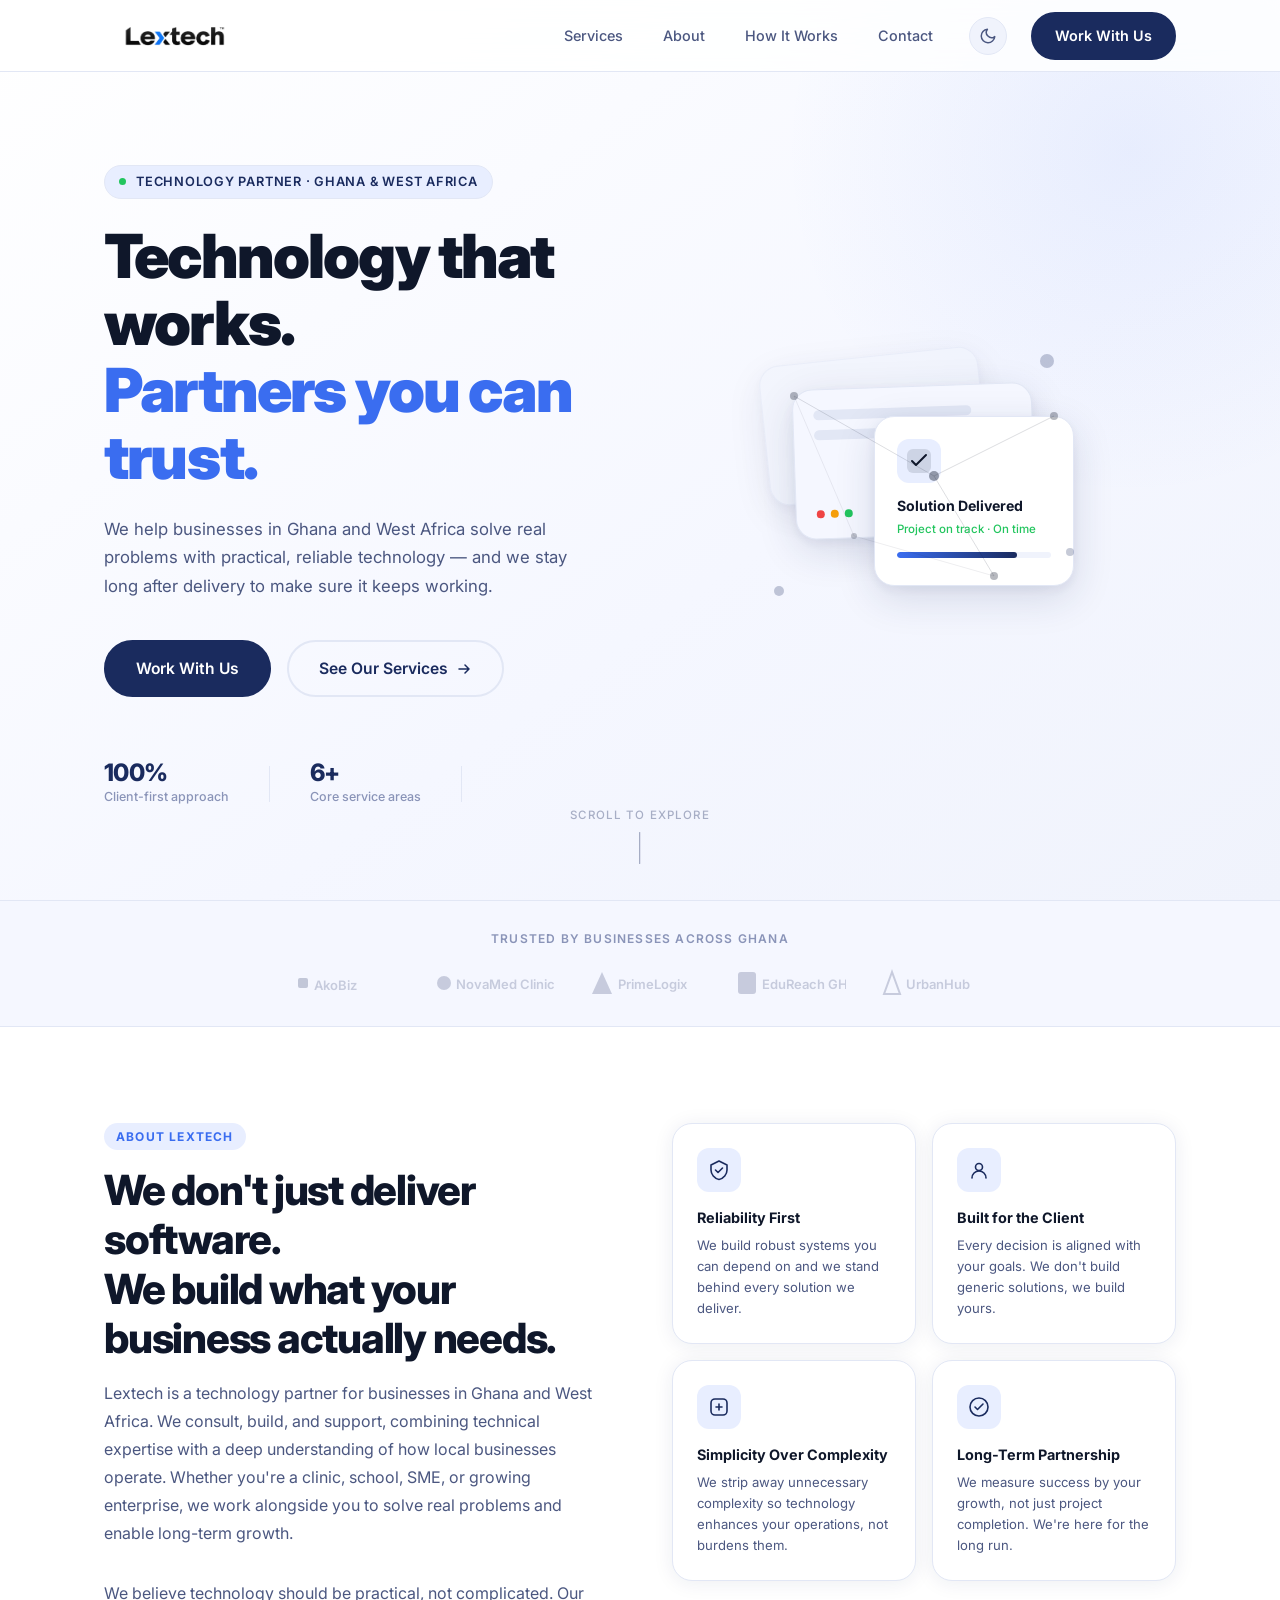
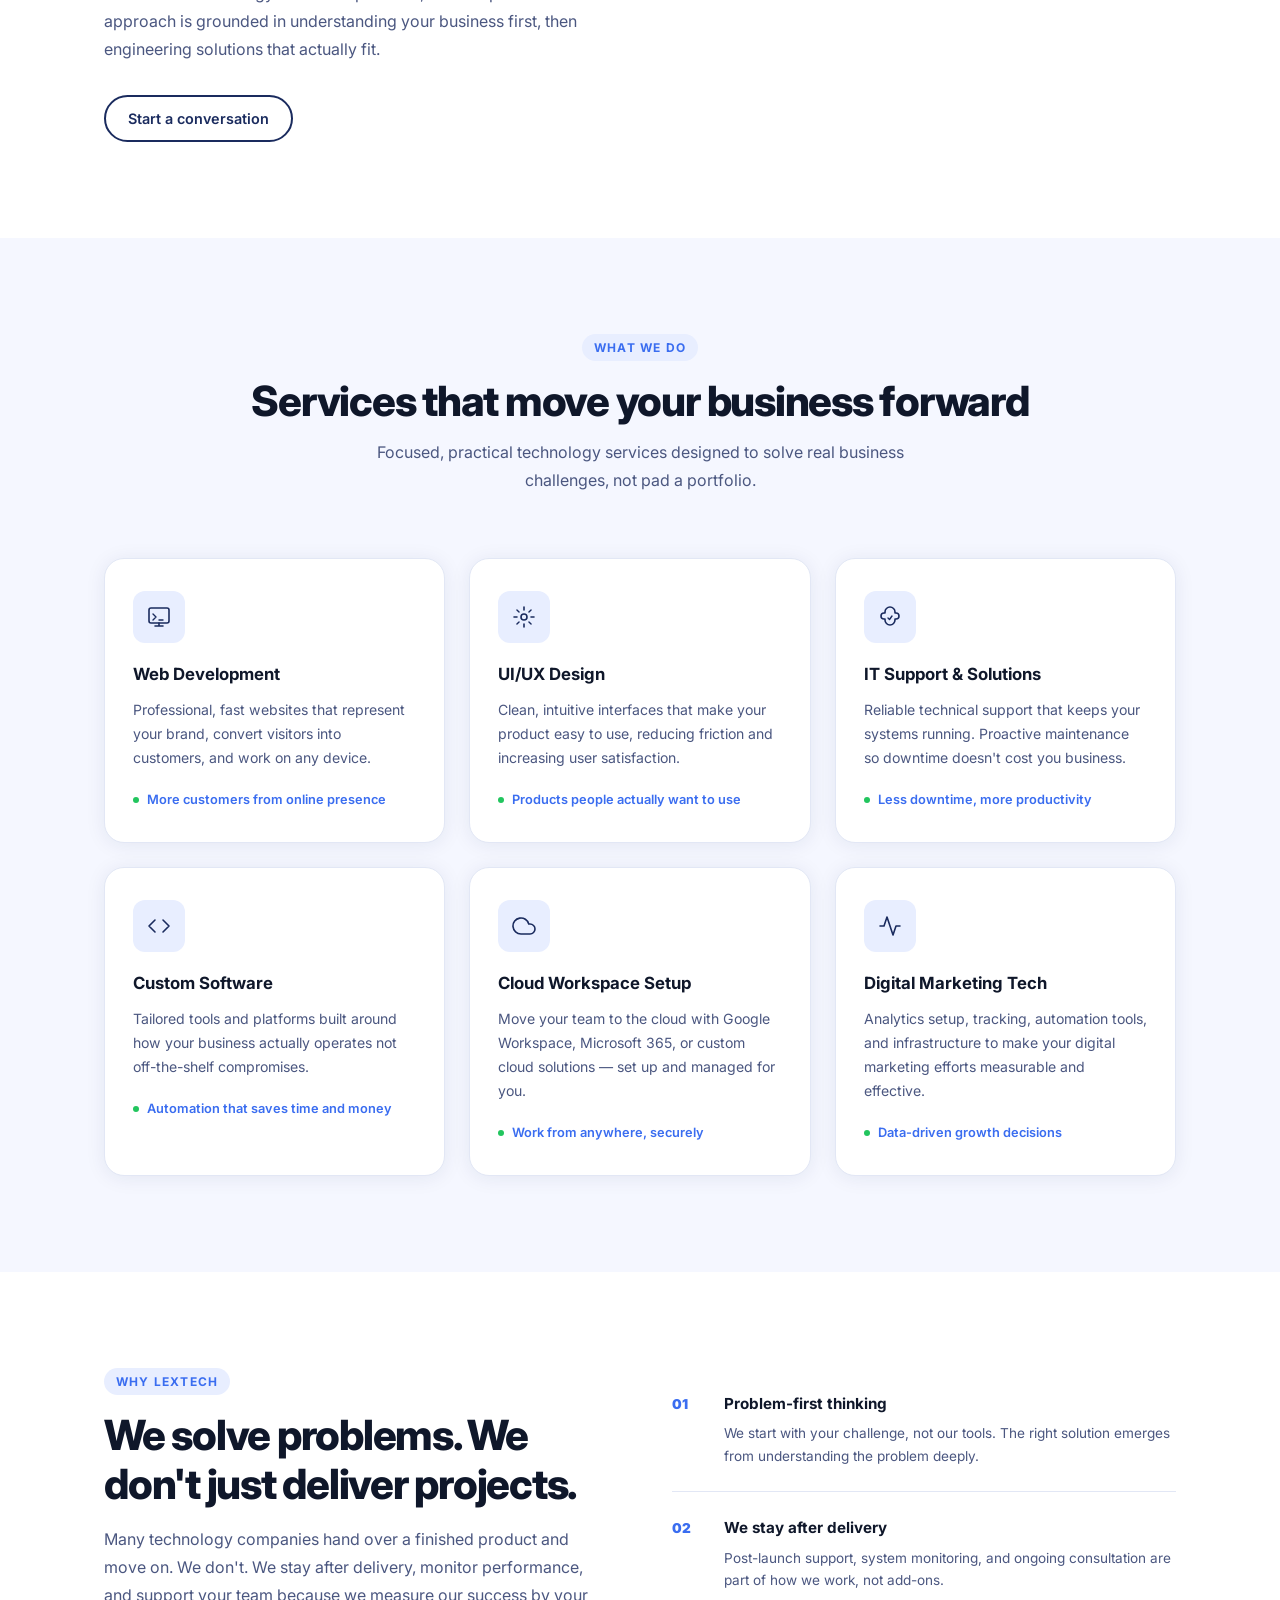
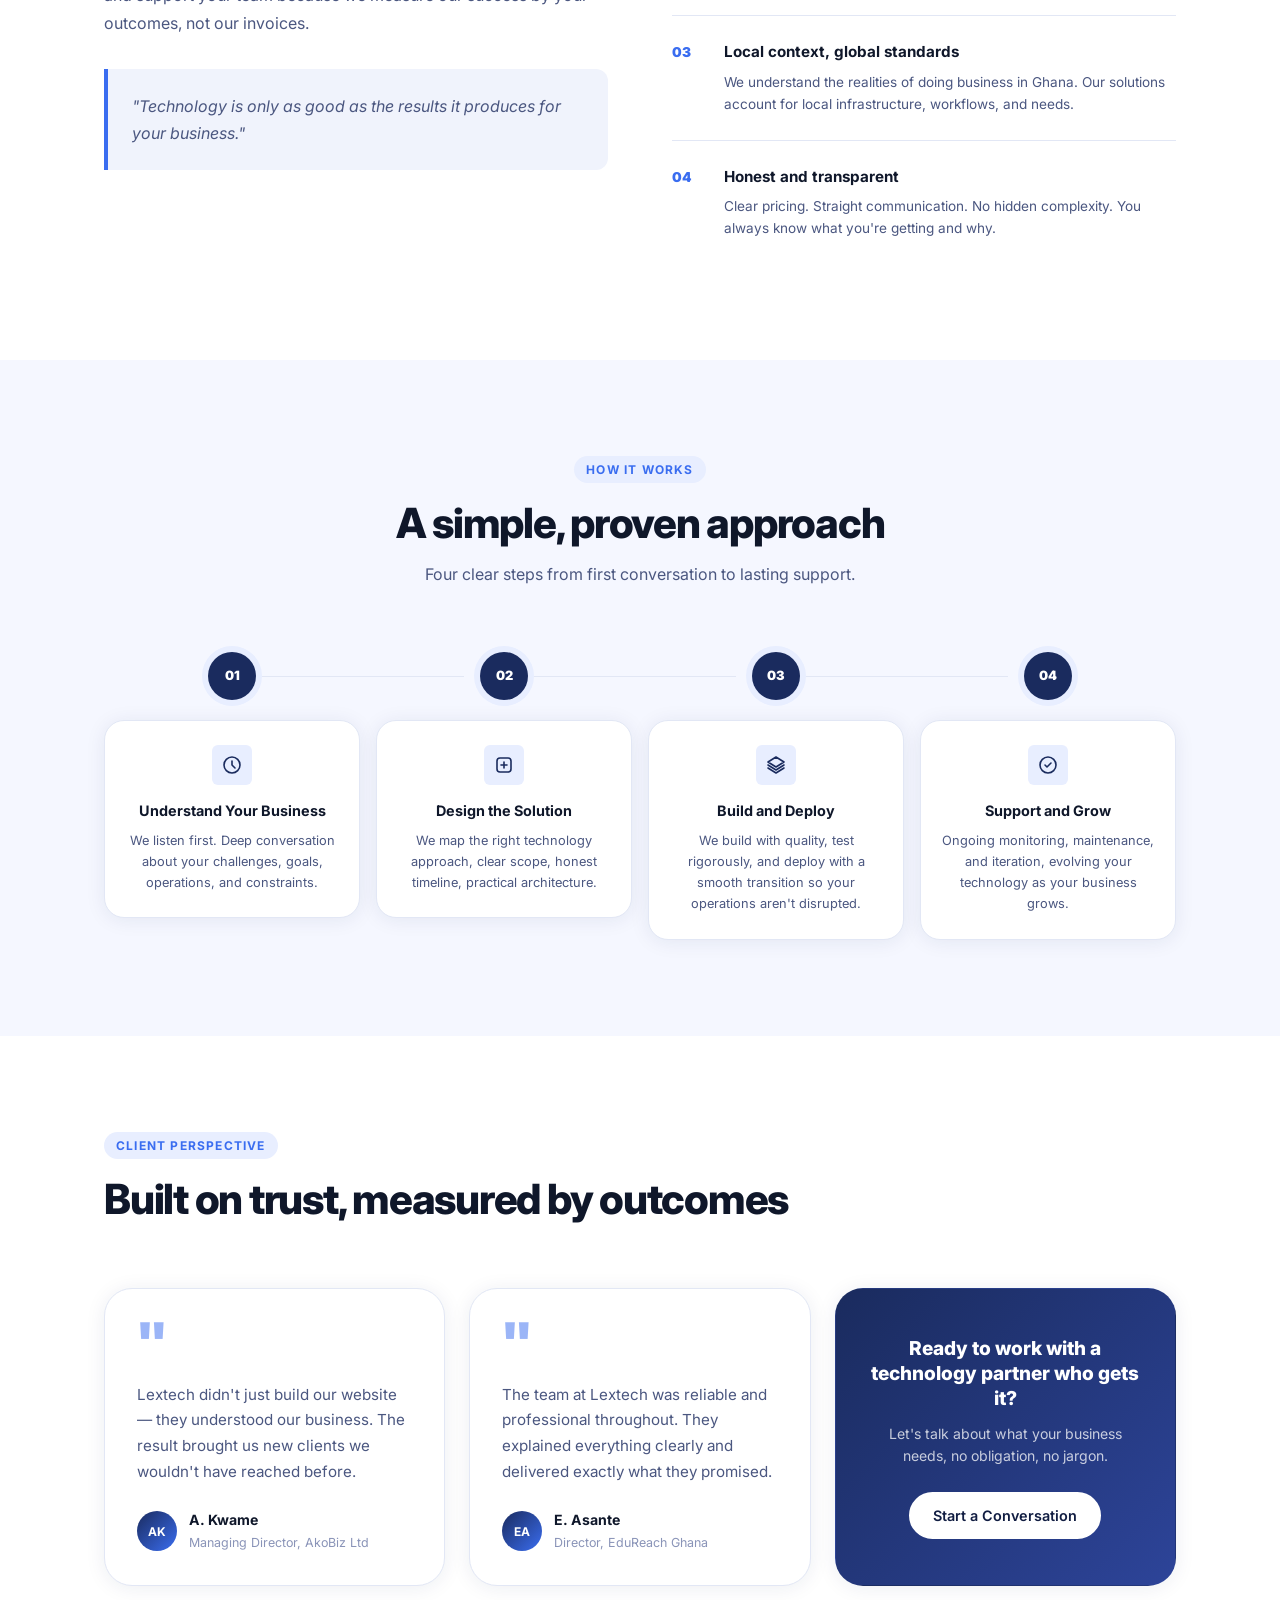
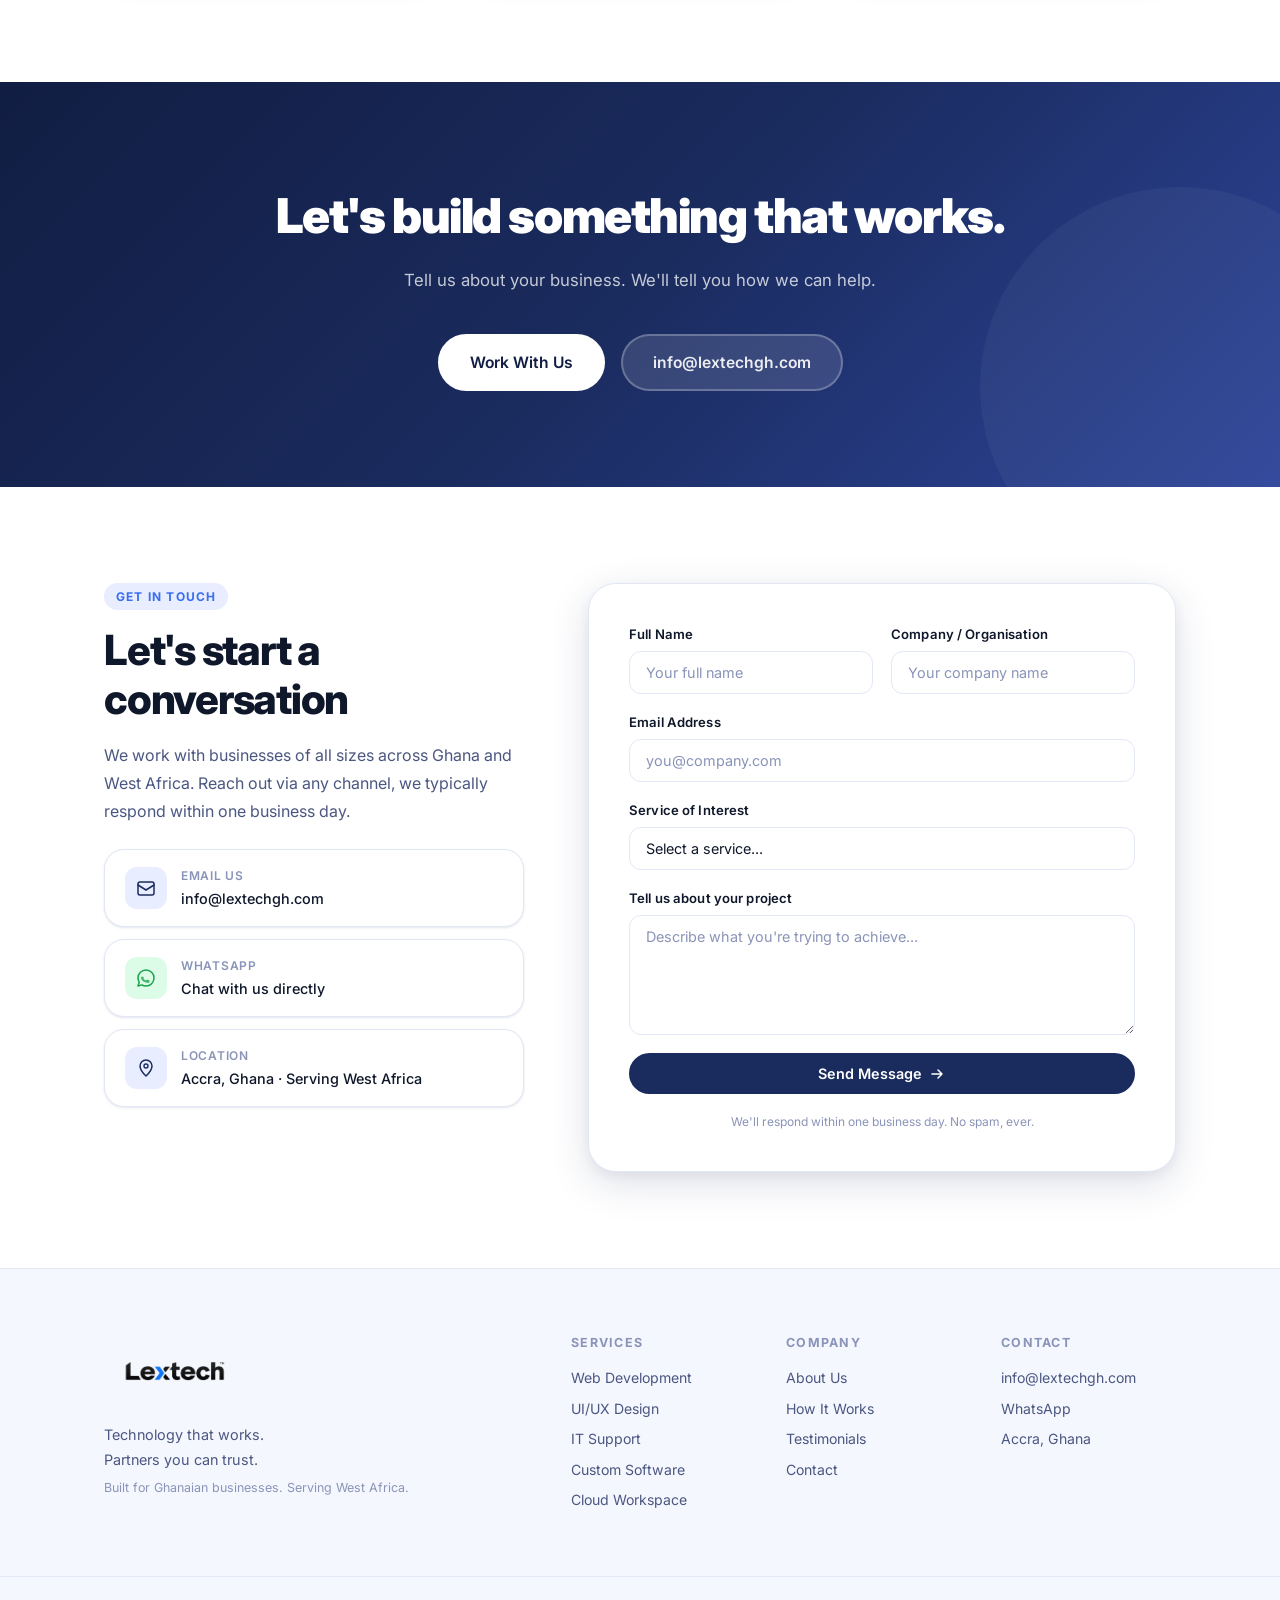
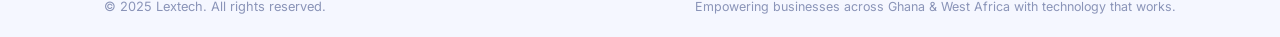
==== commit 414bf572: "Add files via upload" ====
--- a/index.html
+++ b/index.html
@@ -28,8 +28,7 @@
   <header class="navbar" id="navbar">
     <div class="container nav-inner">
       <a href="#" class="logo" id="logo-link" aria-label="Lextech Home">
-        <span class="logo-mark">L</span>
-        <span class="logo-text">Lextech</span>
+        <img class="logo-img" src="assets/images/lextech-logo.png" alt="Lextech" />
       </a>
       <nav class="nav-links" id="nav-links" aria-label="Primary navigation">
         <a href="#services" class="nav-link">Services</a>
@@ -705,9 +704,8 @@
   <footer class="footer" id="footer">
     <div class="container footer-inner">
       <div class="footer-brand">
-        <a href="#" class="logo logo--light" aria-label="Lextech Home">
-          <span class="logo-mark">L</span>
-          <span class="logo-text">Lextech</span>
+        <a href="#" class="logo" aria-label="Lextech Home">
+          <img class="logo-img" src="assets/images/lextech-logo.png" alt="Lextech" />
         </a>
         <p class="footer-tagline">Technology that works.<br />Partners you can trust.</p>
         <p class="footer-built">Built for Ghanaian businesses. Serving West Africa.</p>
--- a/style.css
+++ b/style.css
@@ -211,43 +211,25 @@
 .logo {
   display: flex;
   align-items: center;
-  gap: 10px;
-  font-weight: var(--fw-bold);
-  font-size: 1.15rem;
-  letter-spacing: -.02em;
-  color: var(--clr-primary);
-  transition: color var(--dur-base) var(--ease);
+  transition: transform var(--dur-base) var(--ease);
   flex-shrink: 0;
 }
 
-.logo-mark {
-  display: flex;
-  align-items: center;
-  justify-content: center;
-  width: 36px;
-  height: 36px;
-  background: var(--clr-primary);
-  color: #fff;
-  font-weight: var(--fw-black);
-  font-size: .95rem;
-  border-radius: var(--r-sm);
-  letter-spacing: 0;
-  transition: background var(--dur-base) var(--ease);
-}
-
-.logo:hover .logo-mark { background: var(--clr-accent); }
-
-.logo--light {
-  color: #fff;
-}
-
-.logo--light .logo-mark {
-  background: #fff;
-  color: var(--clr-primary-dark);
-}
-
-.logo--light:hover .logo-mark {
-  background: rgba(255,255,255,.8);
+.logo:hover {
+  transform: scale(0.98);
+}
+
+.logo-img {
+  height: 76px;
+  width: auto;
+  display: block;
+  transition: filter var(--dur-base) var(--ease);
+}
+
+[data-theme="dark"] .logo-img,
+.logo--light .logo-img {
+  /* Inverts black logo text to white, while preserving the color balance of the green chevron using hue-rotate */
+  filter: invert(1) hue-rotate(180deg) brightness(1.2);
 }
 
 /* Nav links */
@@ -1653,14 +1635,8 @@
     flex-shrink: 0;
   }
 
-  .logo-text {
-    display: none; /* Hide logo text on mobile for cleaner look */
-  }
-
-  .logo-mark {
-    width: 32px;
-    height: 32px;
-    font-size: 0.85rem;
+  .logo-img {
+    height: 56px;
   }
 
   .theme-toggle {
@@ -1711,10 +1687,8 @@
     gap: 6px;
   }
 
-  .logo-mark {
-    width: 30px;
-    height: 30px;
-    font-size: 0.8rem;
+  .logo-img {
+    height: 48px;
   }
 
   .theme-toggle,
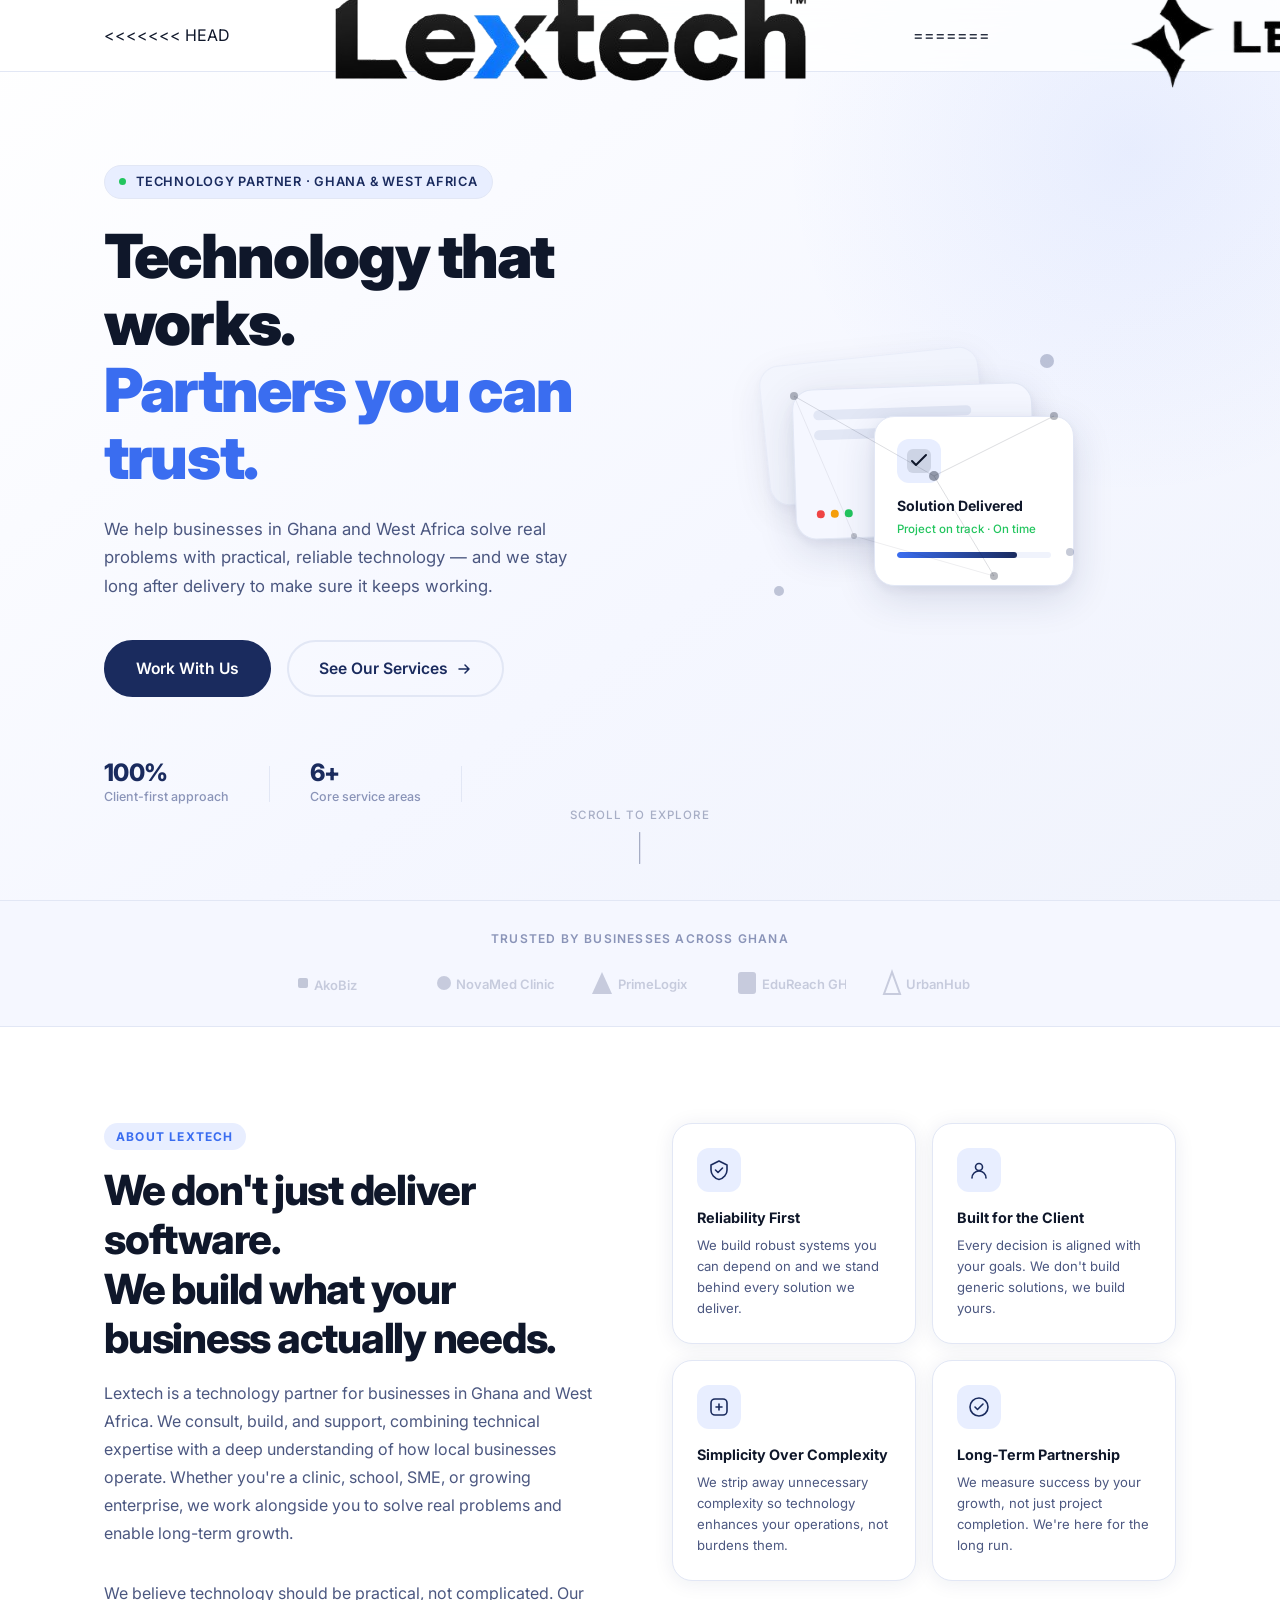
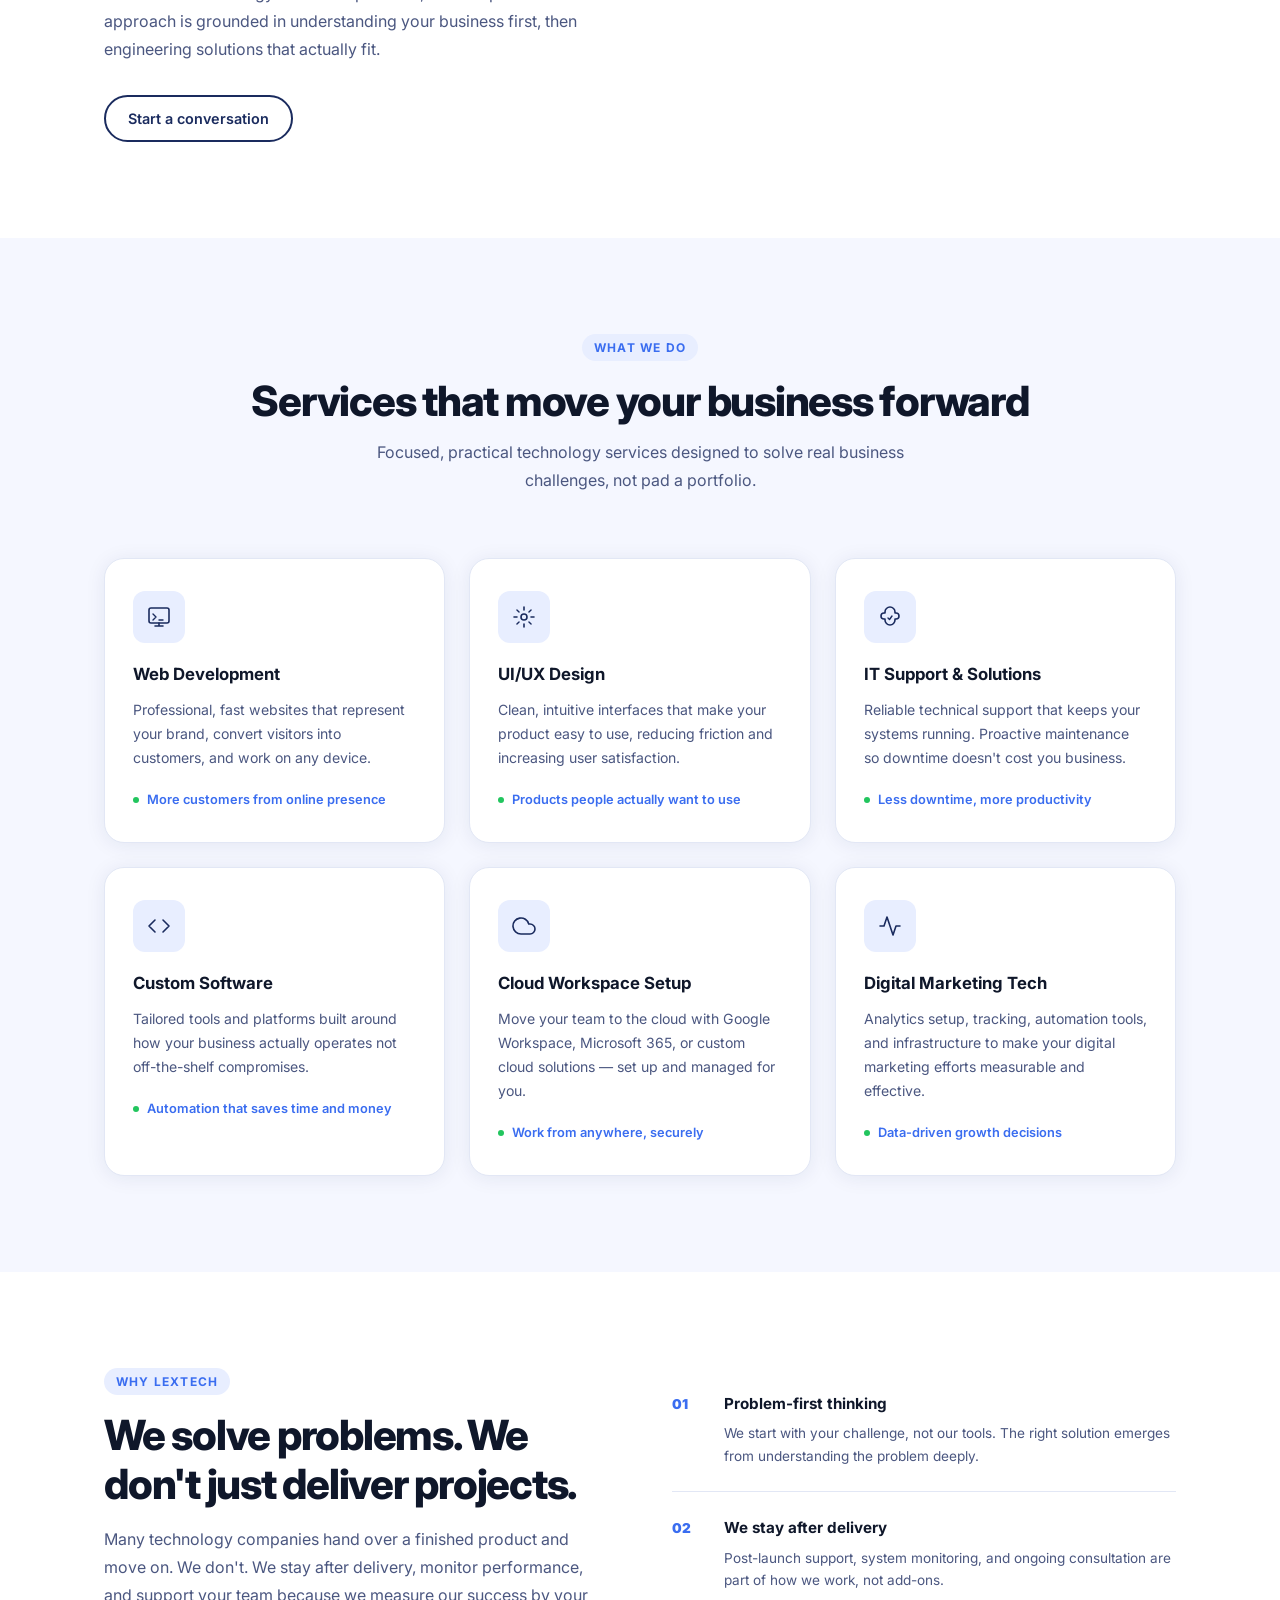
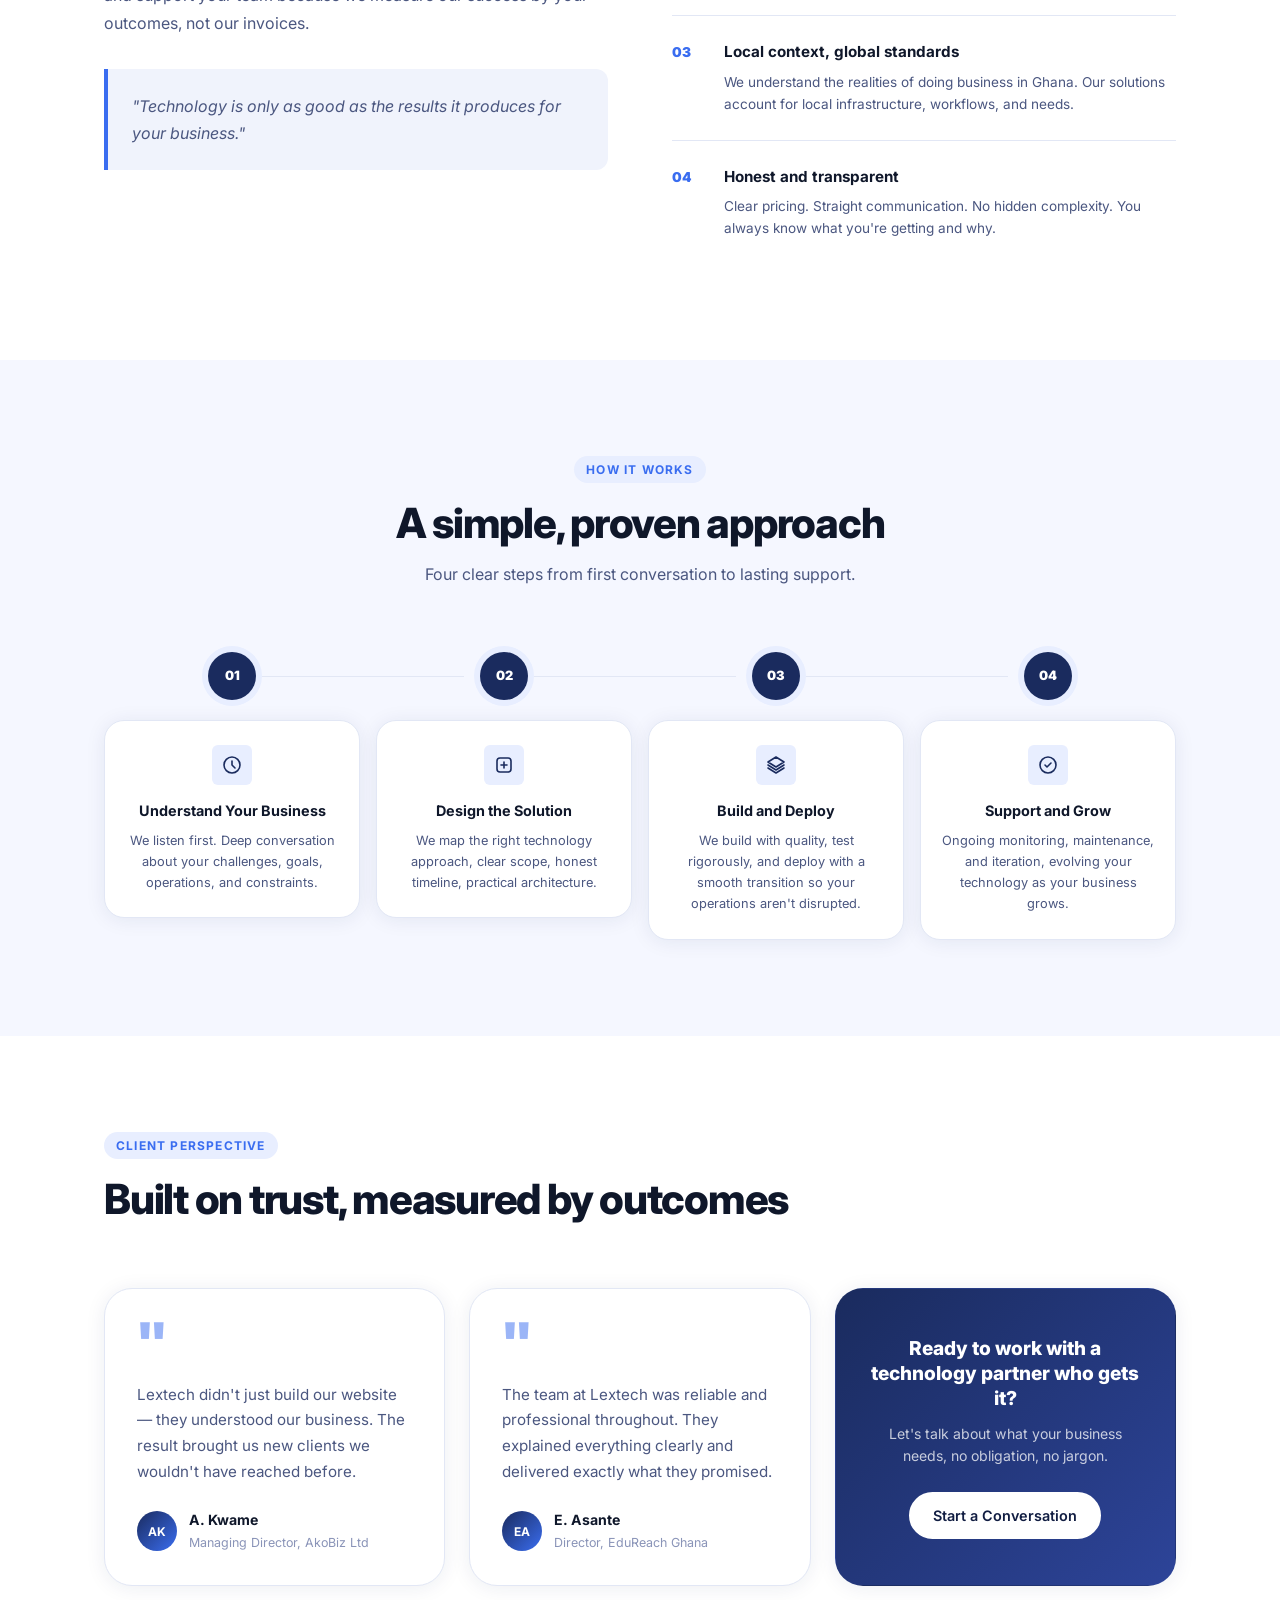
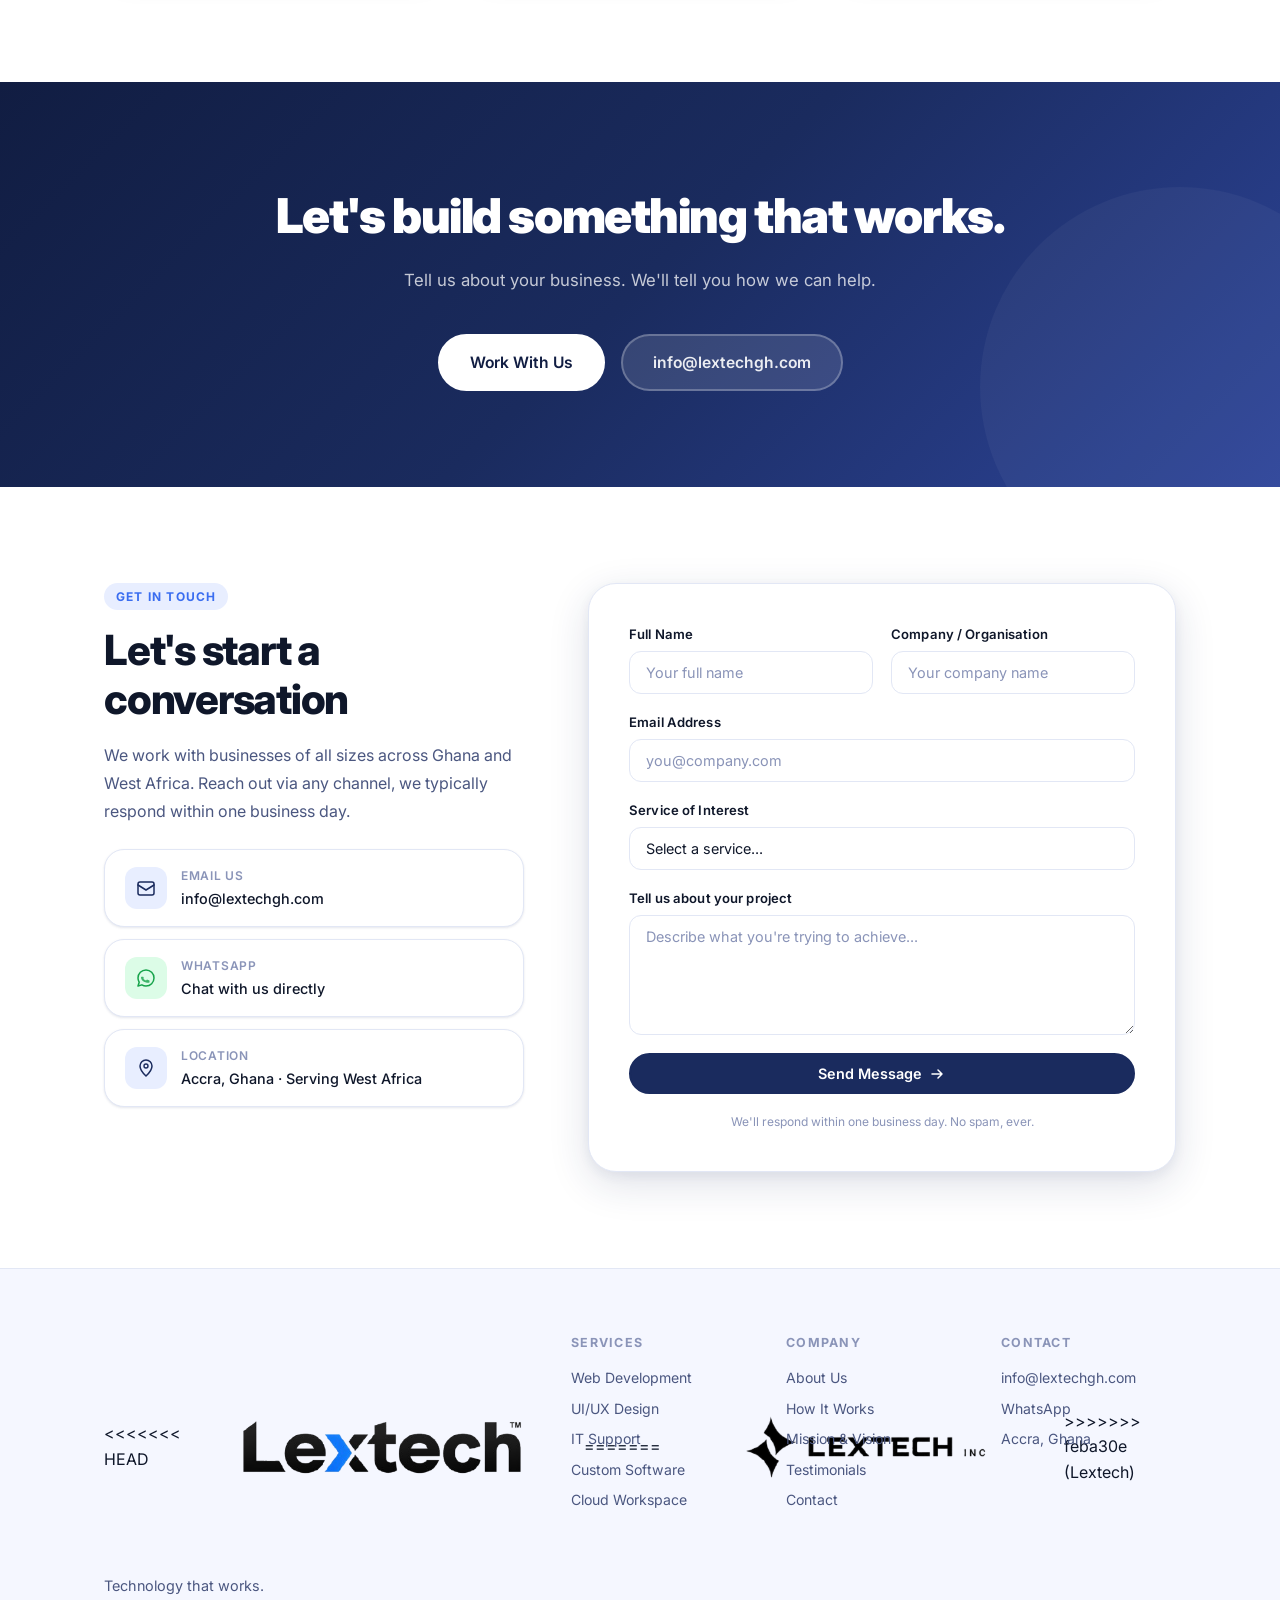
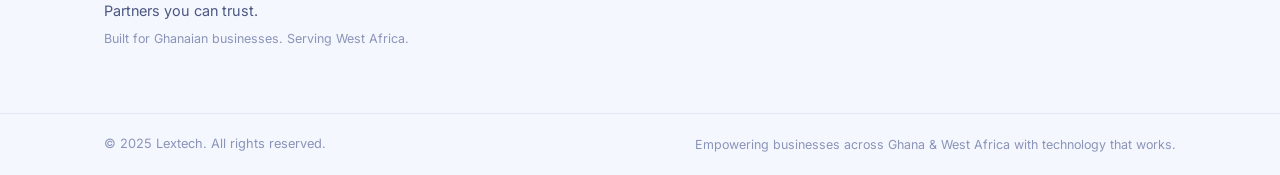
==== commit 3422a986: "Lextech" ====
--- a/index.html
+++ b/index.html
@@ -18,6 +18,7 @@
   <link href="https://fonts.googleapis.com/css2?family=Inter:wght@300;400;500;600;700;800;900&display=swap"
     rel="stylesheet" />
   <link rel="stylesheet" href="style.css" />
+  <link rel="icon" href="assets/images/favicon.png" type="image/png" />
 </head>
 
 <body>
@@ -28,19 +29,24 @@
   <header class="navbar" id="navbar">
     <div class="container nav-inner">
       <a href="#" class="logo" id="logo-link" aria-label="Lextech Home">
+<<<<<<< HEAD
         <img class="logo-img" src="assets/images/lextech-logo.png" alt="Lextech" />
+=======
+        <img class="logo-img" src="assets/images/logo.png" alt="Lextech" />
+>>>>>>> feba30e (Lextech)
       </a>
       <nav class="nav-links" id="nav-links" aria-label="Primary navigation">
         <a href="#services" class="nav-link">Services</a>
         <a href="#about" class="nav-link">About</a>
         <a href="#process" class="nav-link">How It Works</a>
+        <a href="mission.html" class="nav-link">Mission & Vision</a>
         <a href="#contact" class="nav-link">Contact</a>
       </nav>
       <button class="theme-toggle" id="theme-toggle-btn" aria-label="Switch to dark mode">
         <svg class="icon-sun" viewBox="0 0 24 24" fill="none" stroke="currentColor" stroke-width="2" stroke-linecap="round" stroke-linejoin="round"><circle cx="12" cy="12" r="5"/><line x1="12" y1="1" x2="12" y2="3"/><line x1="12" y1="21" x2="12" y2="23"/><line x1="4.22" y1="4.22" x2="5.64" y2="5.64"/><line x1="18.36" y1="18.36" x2="19.78" y2="19.78"/><line x1="1" y1="12" x2="3" y2="12"/><line x1="21" y1="12" x2="23" y2="12"/><line x1="4.22" y1="19.77" x2="5.64" y2="18.35"/><line x1="18.36" y1="5.64" x2="19.78" y2="4.22"/></svg>
         <svg class="icon-moon" viewBox="0 0 24 24" fill="none" stroke="currentColor" stroke-width="2" stroke-linecap="round" stroke-linejoin="round"><path d="M21 12.79A9 9 0 1 1 11.21 3 7 7 0 0 0 21 12.79z"/></svg>
       </button>
-      <a href="#contact" class="btn btn-primary nav-cta" id="nav-cta-btn">Work With Us</a>
+      <a href="https://lexclient-zeta.vercel.app/" class="btn btn-primary nav-cta" id="nav-cta-btn">Work With Us</a>
       <button class="hamburger" id="hamburger-btn" aria-label="Toggle menu" aria-expanded="false">
         <span></span><span></span><span></span>
       </button>
@@ -50,8 +56,9 @@
       <a href="#services" class="mobile-link">Services</a>
       <a href="#about" class="mobile-link">About</a>
       <a href="#process" class="mobile-link">How It Works</a>
+      <a href="mission.html" class="mobile-link">Mission & Vision</a>
       <a href="#contact" class="mobile-link">Contact</a>
-      <a href="#contact" class="btn btn-primary mobile-cta">Work With Us</a>
+      <a href="https://lexclient-zeta.vercel.app/" class="btn btn-primary mobile-cta">Work With Us</a>
     </div>
   </header>
 
@@ -76,7 +83,7 @@
             stay long after delivery to make sure it keeps working.
           </p>
           <div class="hero-actions">
-            <a href="#contact" class="btn btn-primary btn-lg" id="hero-cta-btn">Work With Us</a>
+            <a href="https://lexclient-zeta.vercel.app/" class="btn btn-primary btn-lg" id="hero-cta-btn">Work With Us</a>
             <a href="#services" class="btn btn-ghost btn-lg" id="hero-learn-btn">
               See Our Services
               <svg width="16" height="16" viewBox="0 0 16 16" fill="none" aria-hidden="true">
@@ -582,7 +589,7 @@
           <p class="cta-sub">Tell us about your business. We'll tell you how we can help.</p>
         </div>
         <div class="cta-actions" data-animate="fade-up">
-          <a href="#contact" class="btn btn-white btn-lg" id="cta-main-btn">Work With Us</a>
+          <a href="https://lexclient-zeta.vercel.app/" class="btn btn-white btn-lg" id="cta-main-btn">Work With Us</a>
           <a href="mailto:info@lextechgh.com" class="btn btn-ghost-light btn-lg"
             id="cta-email-btn">info@lextechgh.com</a>
         </div>
@@ -705,7 +712,11 @@
     <div class="container footer-inner">
       <div class="footer-brand">
         <a href="#" class="logo" aria-label="Lextech Home">
+<<<<<<< HEAD
           <img class="logo-img" src="assets/images/lextech-logo.png" alt="Lextech" />
+=======
+          <img class="logo-img" src="assets/images/logo.png" alt="Lextech" />
+>>>>>>> feba30e (Lextech)
         </a>
         <p class="footer-tagline">Technology that works.<br />Partners you can trust.</p>
         <p class="footer-built">Built for Ghanaian businesses. Serving West Africa.</p>
@@ -723,6 +734,7 @@
           <h4 class="footer-col-heading">Company</h4>
           <a href="#about" class="footer-link">About Us</a>
           <a href="#process" class="footer-link">How It Works</a>
+          <a href="mission.html" class="footer-link">Mission & Vision</a>
           <a href="#trust" class="footer-link">Testimonials</a>
           <a href="#contact" class="footer-link">Contact</a>
         </div>
--- a/style.css
+++ b/style.css
@@ -220,7 +220,11 @@
 }
 
 .logo-img {
+<<<<<<< HEAD
   height: 76px;
+=======
+  height: 120px;
+>>>>>>> feba30e (Lextech)
   width: auto;
   display: block;
   transition: filter var(--dur-base) var(--ease);
@@ -1636,7 +1640,11 @@
   }
 
   .logo-img {
+<<<<<<< HEAD
     height: 56px;
+=======
+    height: 90px;
+>>>>>>> feba30e (Lextech)
   }
 
   .theme-toggle {
@@ -1688,7 +1696,11 @@
   }
 
   .logo-img {
+<<<<<<< HEAD
     height: 48px;
+=======
+    height: 70px;
+>>>>>>> feba30e (Lextech)
   }
 
   .theme-toggle,
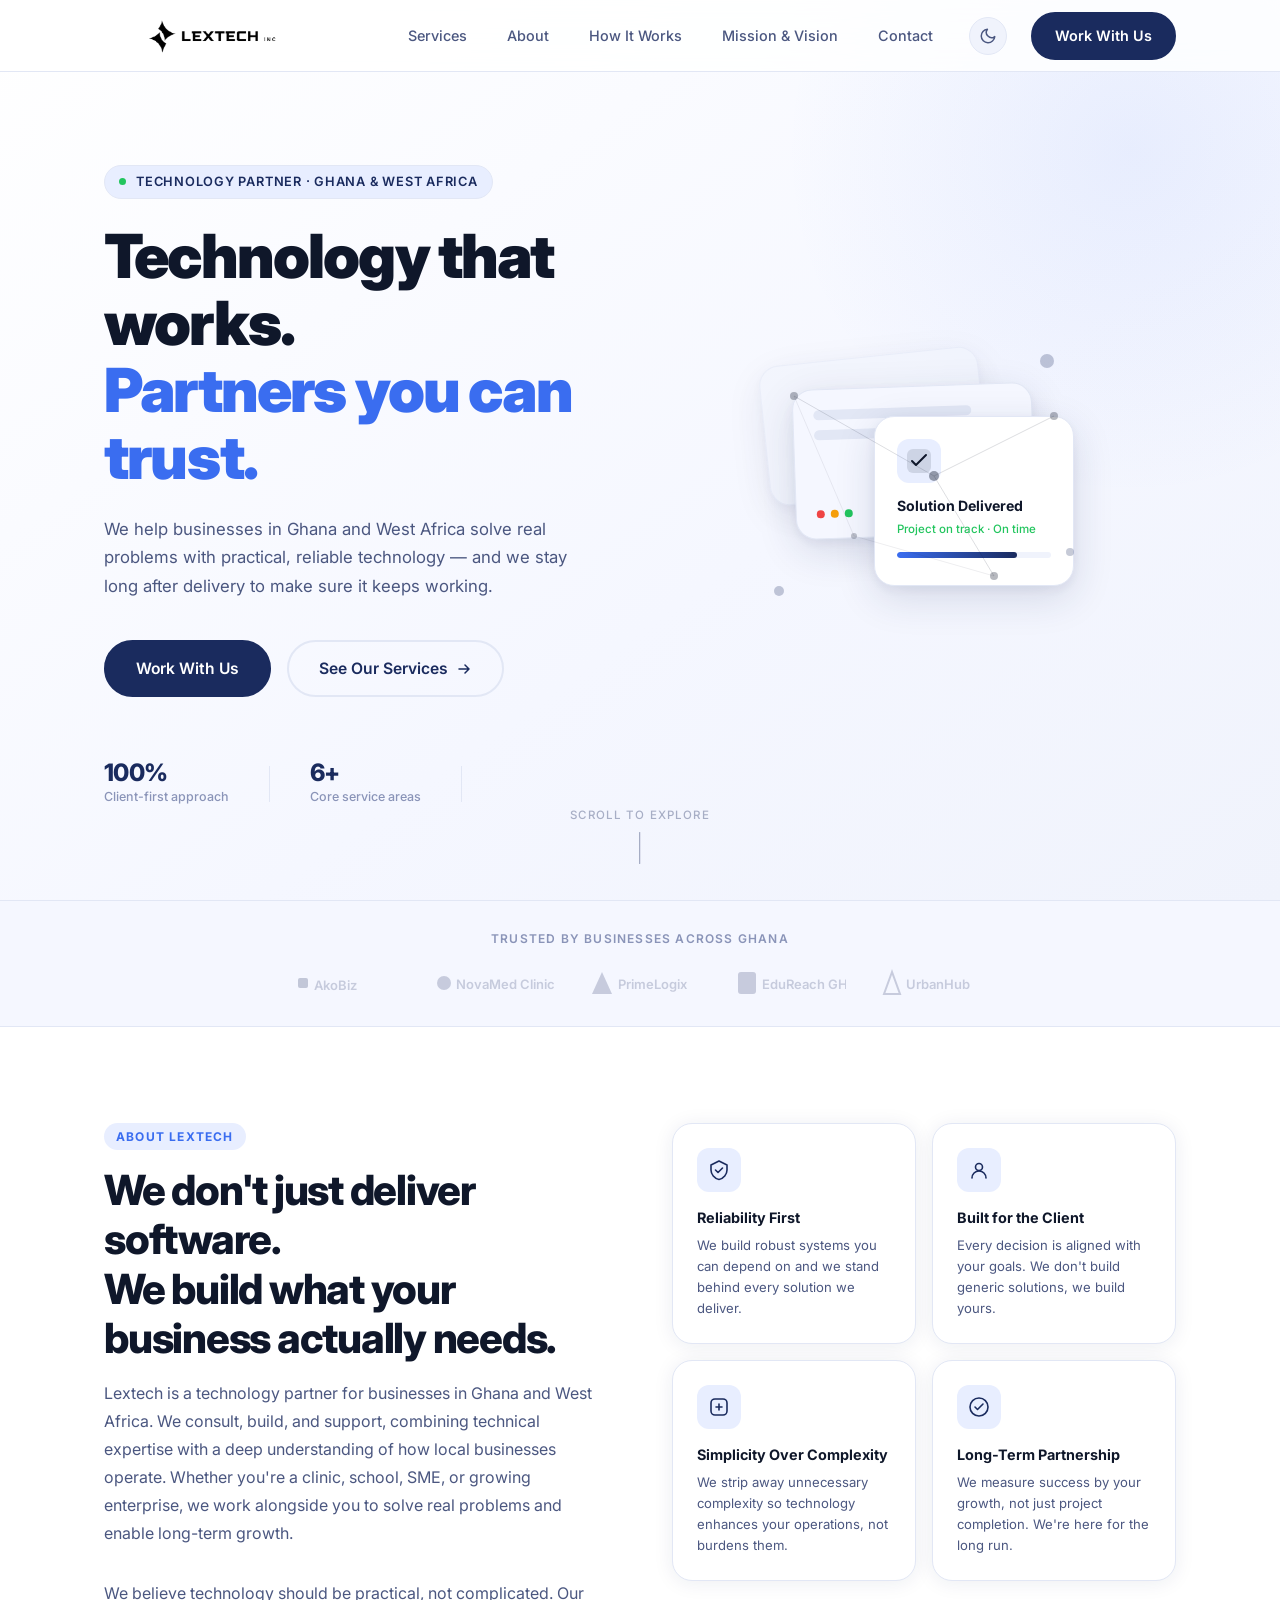
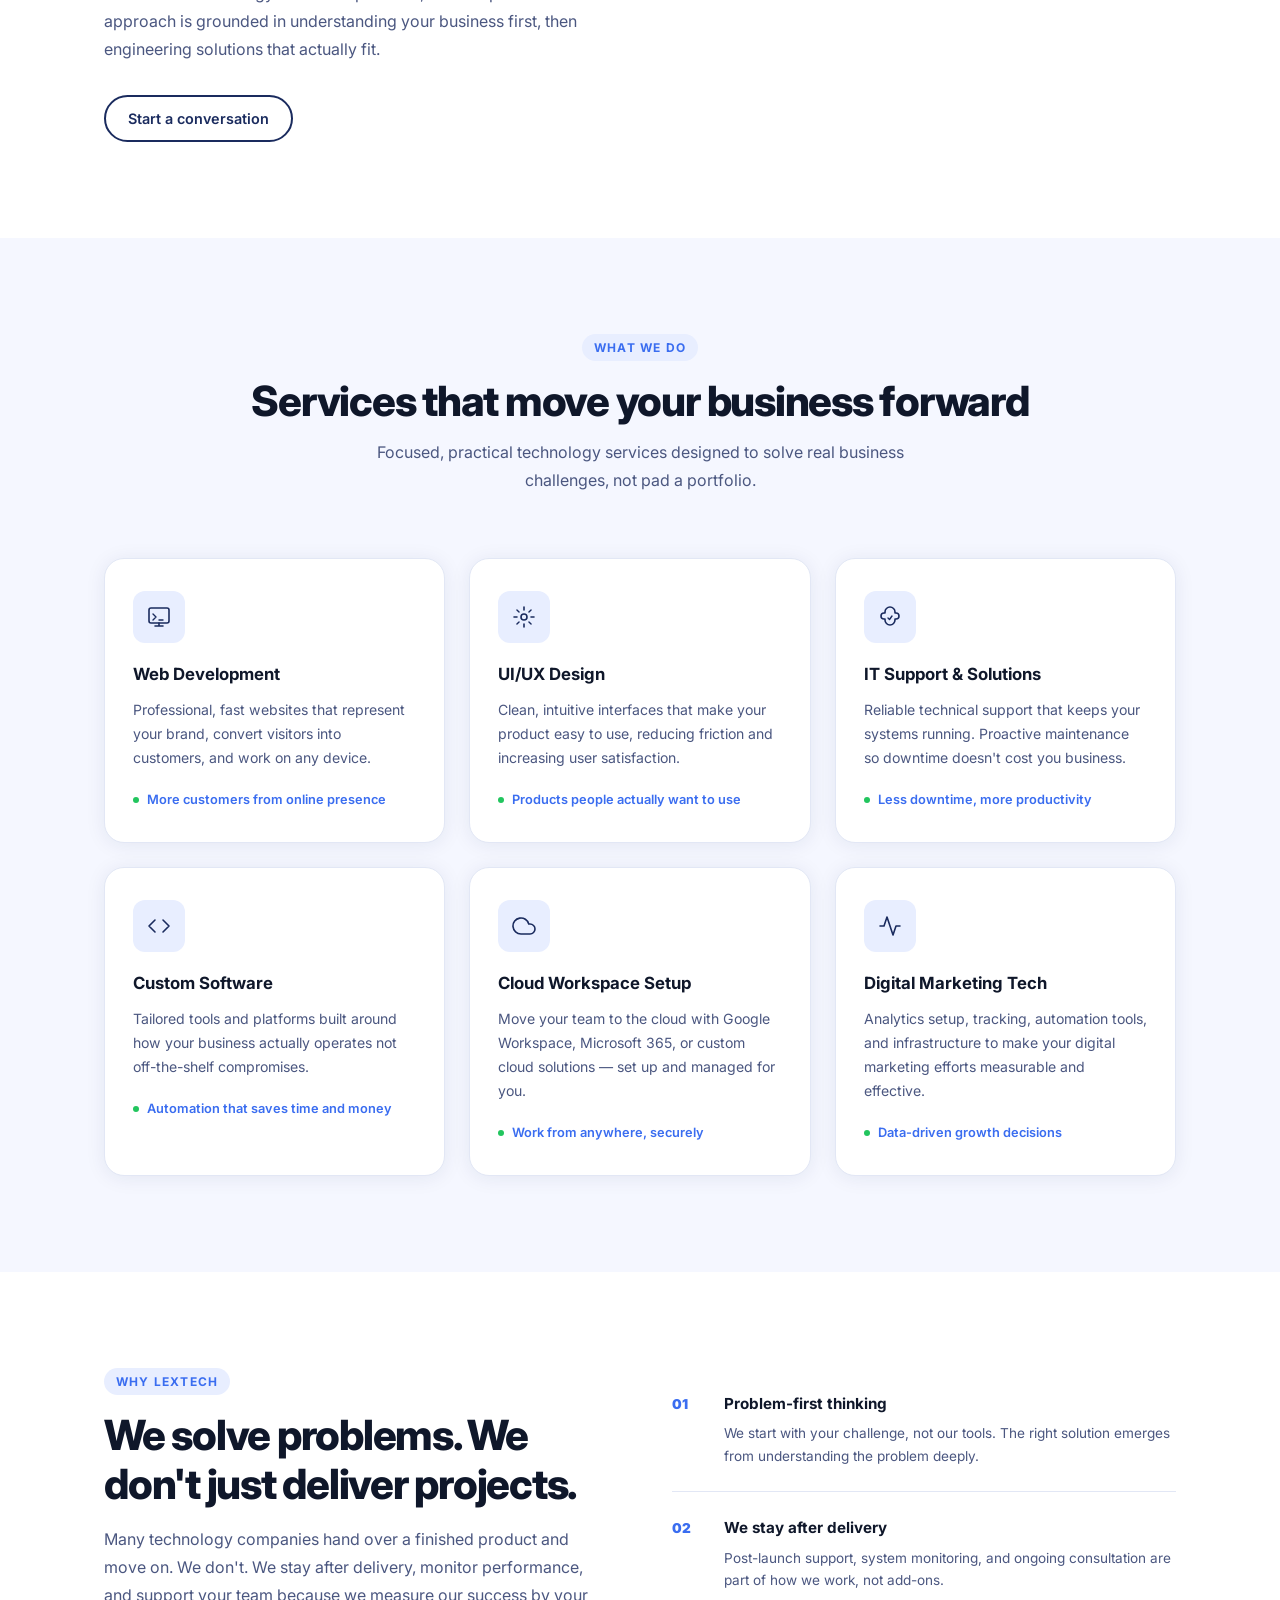
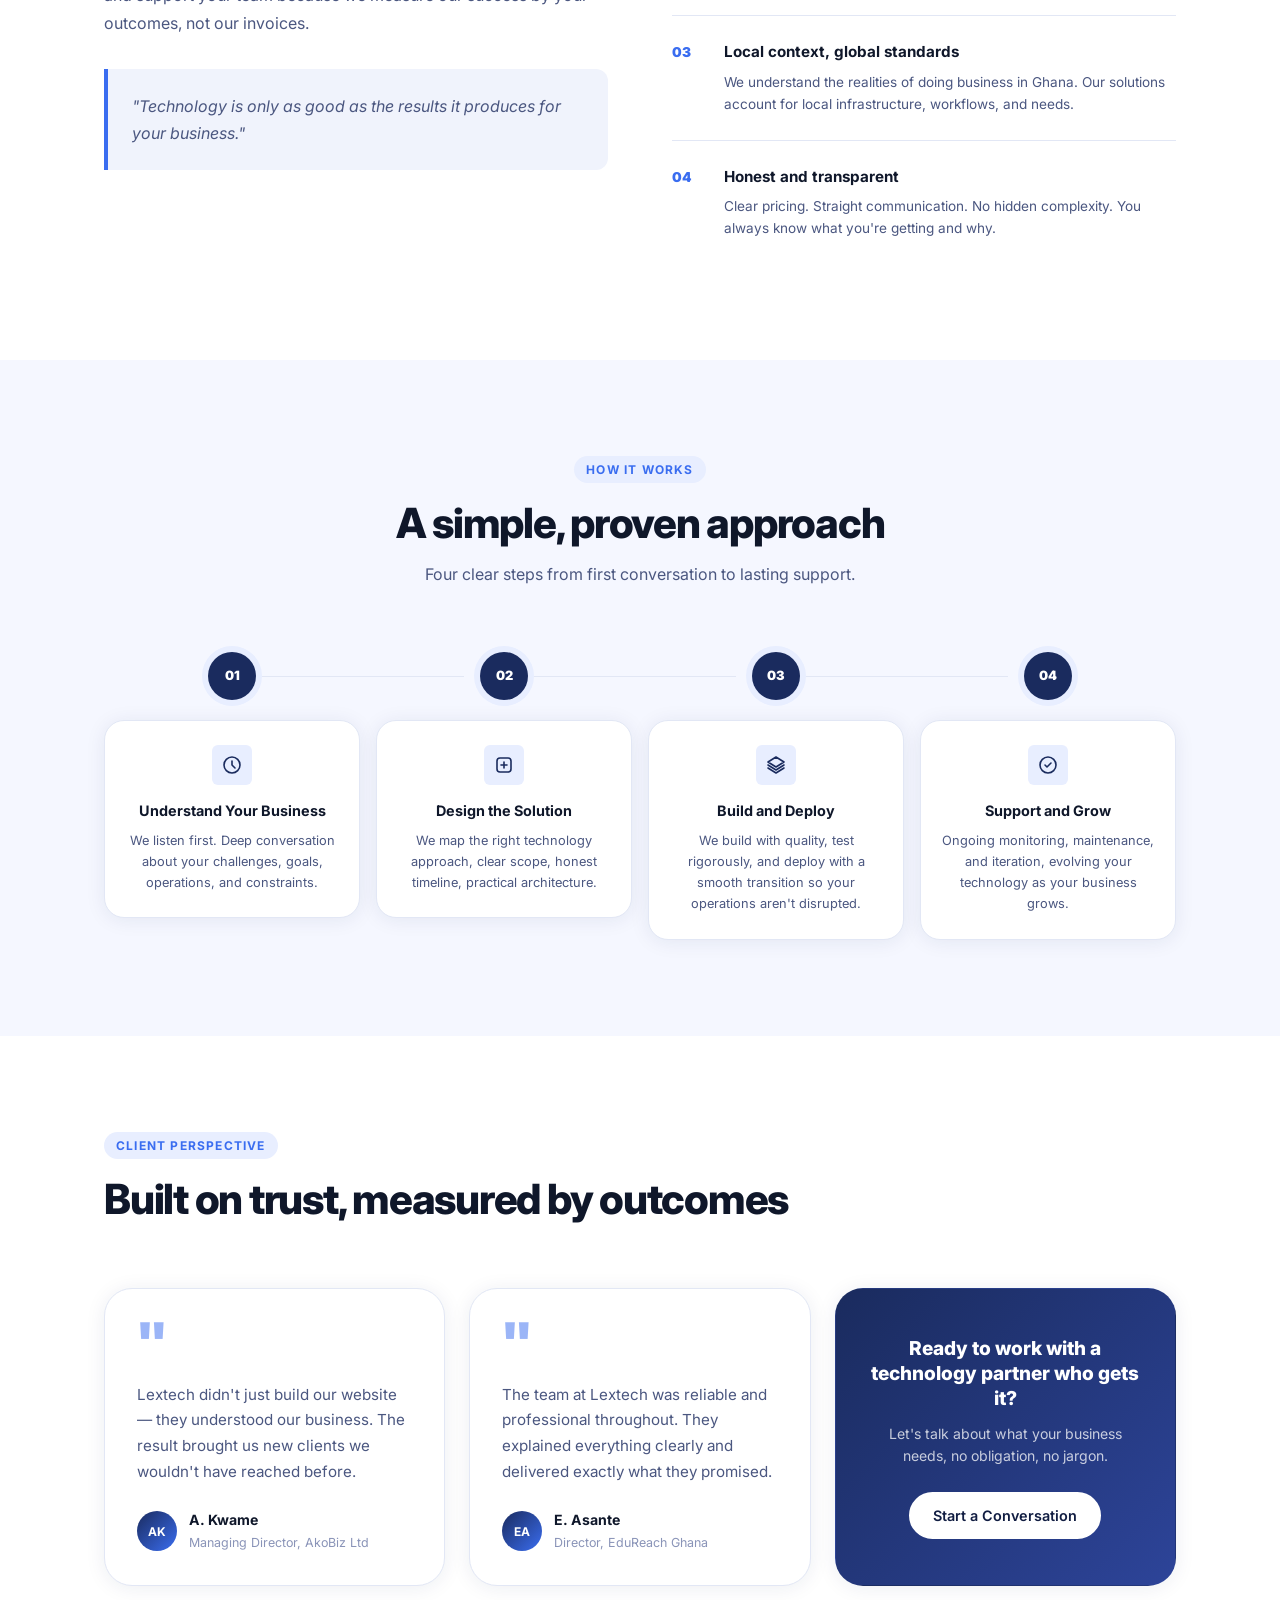
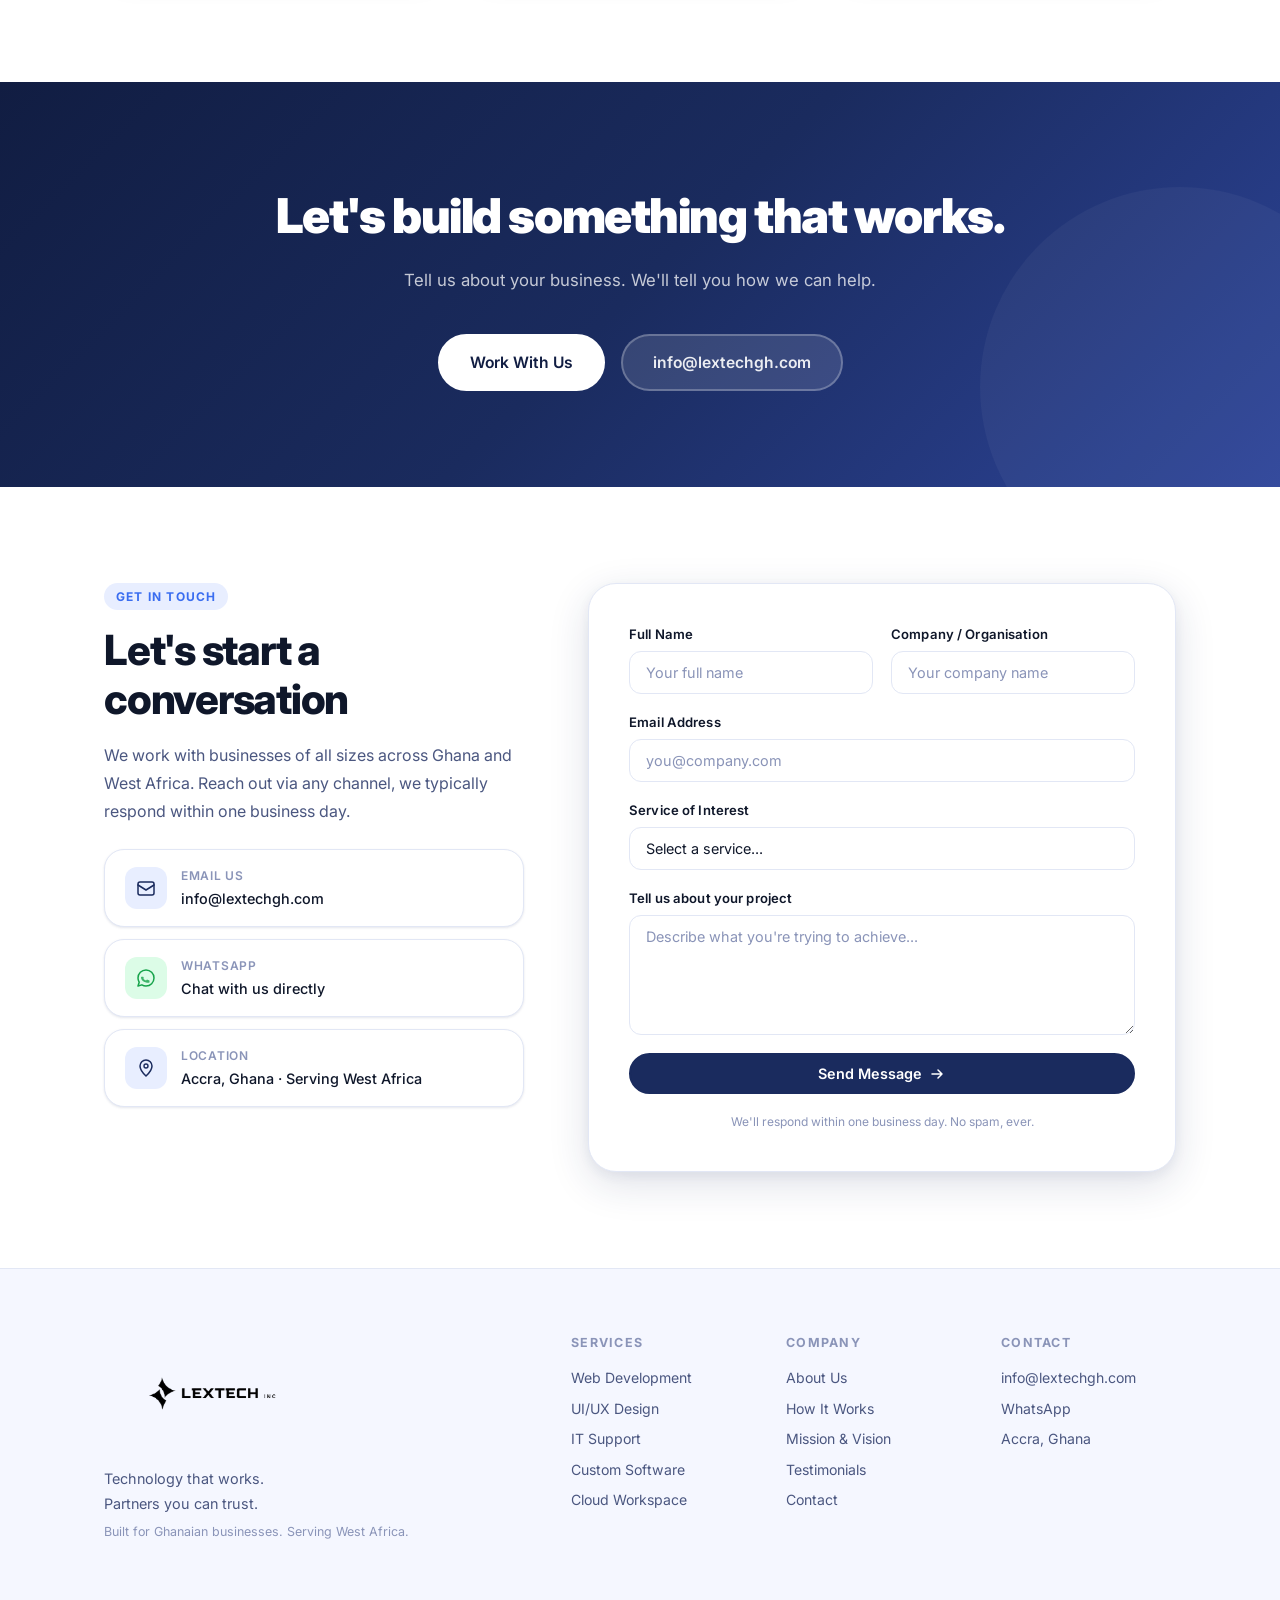
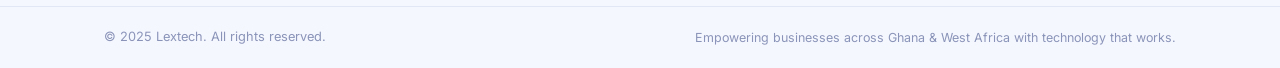
==== commit b80595f7: "Add files via upload" ====
--- a/index.html
+++ b/index.html
@@ -29,11 +29,7 @@
   <header class="navbar" id="navbar">
     <div class="container nav-inner">
       <a href="#" class="logo" id="logo-link" aria-label="Lextech Home">
-<<<<<<< HEAD
-        <img class="logo-img" src="assets/images/lextech-logo.png" alt="Lextech" />
-=======
         <img class="logo-img" src="assets/images/logo.png" alt="Lextech" />
->>>>>>> feba30e (Lextech)
       </a>
       <nav class="nav-links" id="nav-links" aria-label="Primary navigation">
         <a href="#services" class="nav-link">Services</a>
@@ -712,11 +708,7 @@
     <div class="container footer-inner">
       <div class="footer-brand">
         <a href="#" class="logo" aria-label="Lextech Home">
-<<<<<<< HEAD
-          <img class="logo-img" src="assets/images/lextech-logo.png" alt="Lextech" />
-=======
           <img class="logo-img" src="assets/images/logo.png" alt="Lextech" />
->>>>>>> feba30e (Lextech)
         </a>
         <p class="footer-tagline">Technology that works.<br />Partners you can trust.</p>
         <p class="footer-built">Built for Ghanaian businesses. Serving West Africa.</p>
--- a/style.css
+++ b/style.css
@@ -220,11 +220,7 @@
 }
 
 .logo-img {
-<<<<<<< HEAD
-  height: 76px;
-=======
   height: 120px;
->>>>>>> feba30e (Lextech)
   width: auto;
   display: block;
   transition: filter var(--dur-base) var(--ease);
@@ -1640,11 +1636,7 @@
   }
 
   .logo-img {
-<<<<<<< HEAD
-    height: 56px;
-=======
     height: 90px;
->>>>>>> feba30e (Lextech)
   }
 
   .theme-toggle {
@@ -1696,11 +1688,7 @@
   }
 
   .logo-img {
-<<<<<<< HEAD
-    height: 48px;
-=======
     height: 70px;
->>>>>>> feba30e (Lextech)
   }
 
   .theme-toggle,
